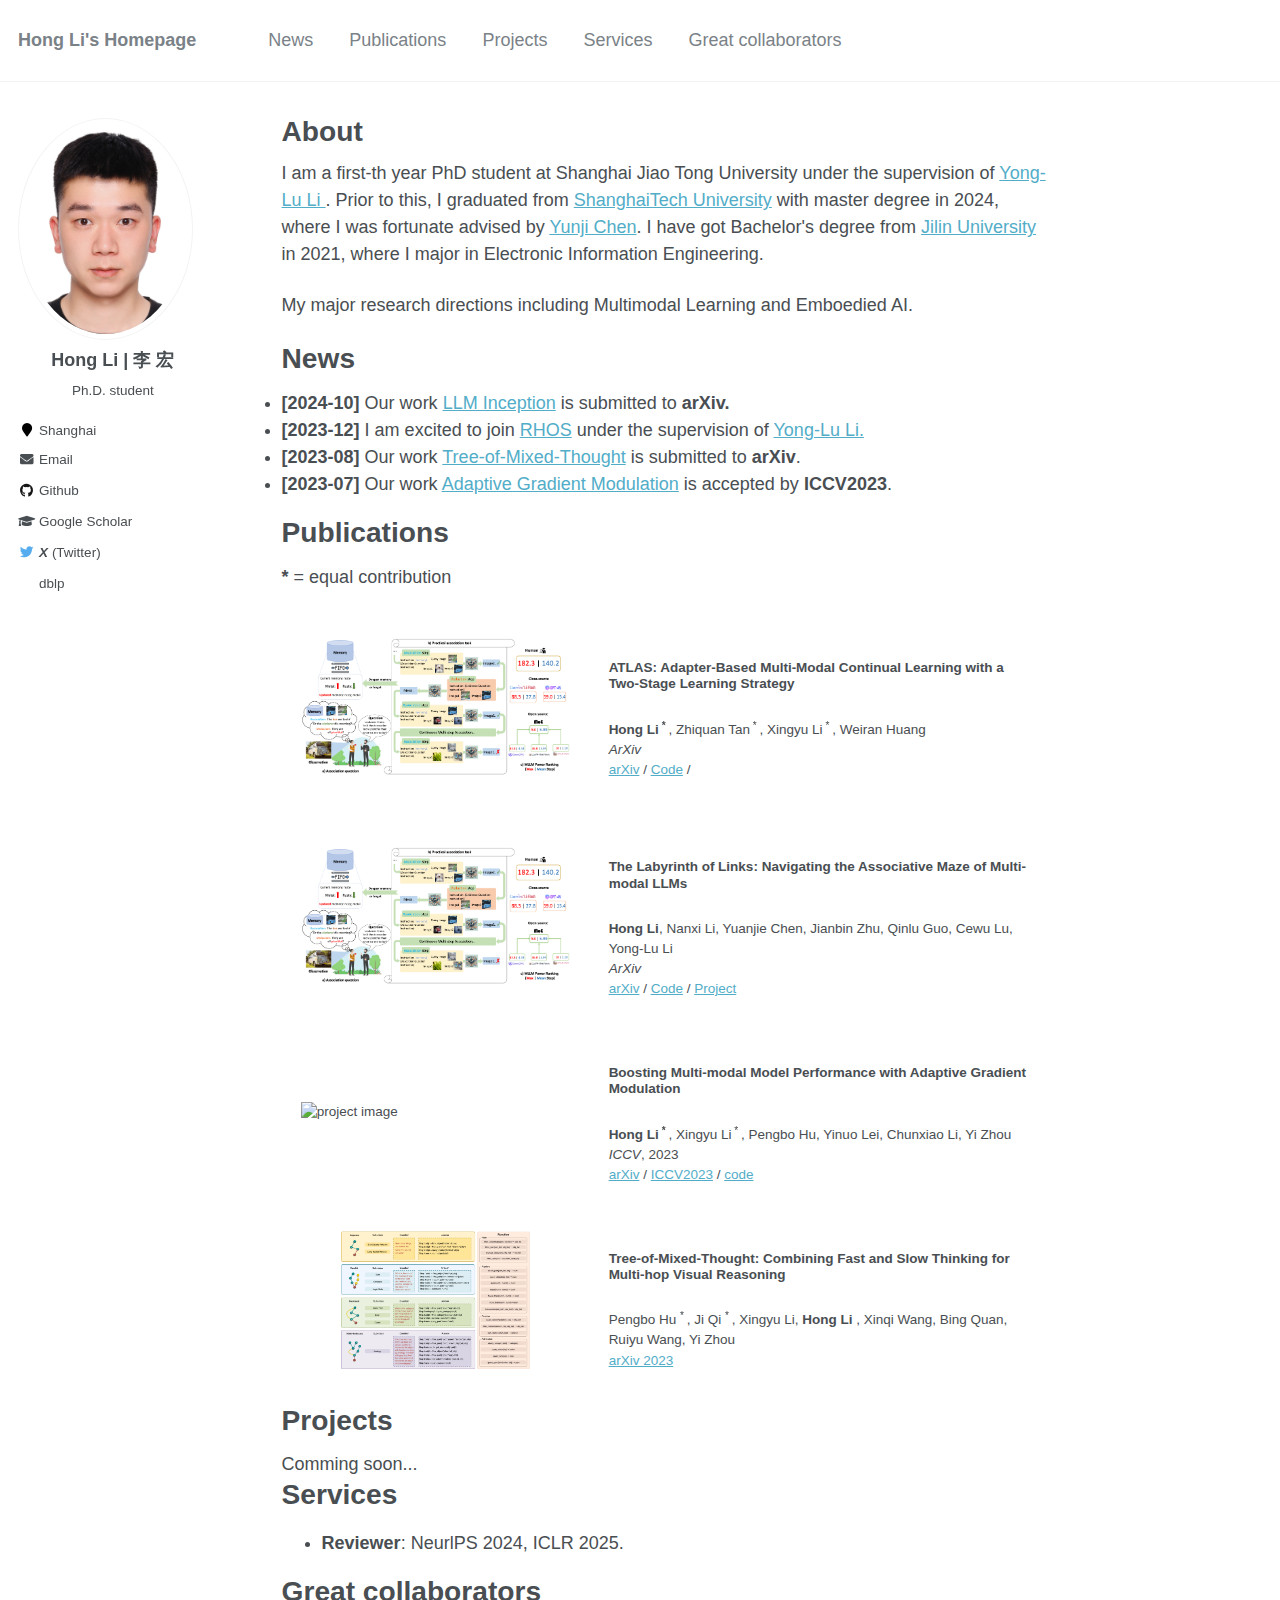
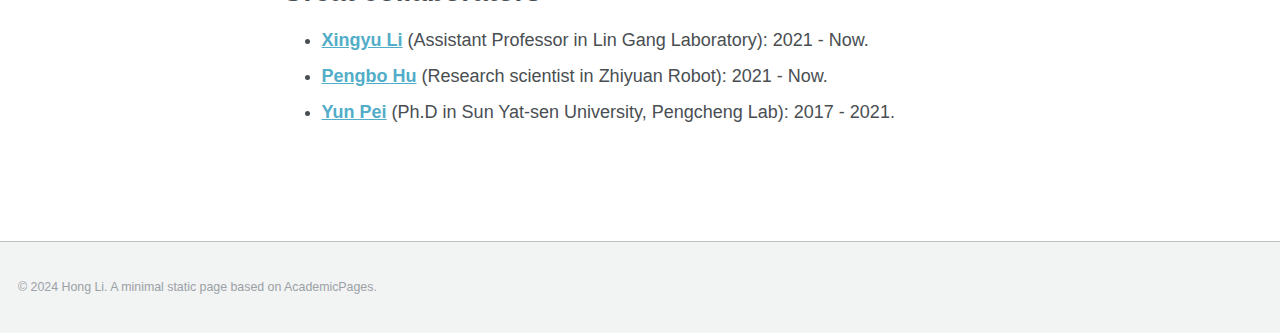
==== index.html @ 1aaa82ed "update" ====
<!doctype html>
<html lang="en" class="no-js">

<head>

<meta charset="utf-8">

<title>About -Hong Li's Homepage</title>

<meta property="og:locale" content="en-US">
<meta property="og:site_name" content="Hong Li's Homepage">
<meta property="og:title" content="About">

<link rel="canonical" href="https://github.com/pages/lihong2303/lihong2303.github.io/">
<meta property="og:url" content="https://github.com/pages/lihong2303/lihong2303.github.io/">
<meta property="og:description" content="About">

<script type="application/ld+json">
    {
      "@context" : "http://schema.org",
      "@type" : "Person",
      "name" : "Hong Li",
      "url" : "https://github.com/pages/lihong2303/lihong2303.github.io",
      "sameAs" : null
    }
</script>
  
  
<!-- end SEO -->



<!-- <link href="/feed.xml" type="application/atom+xml" rel="alternate" title="Yue Xu's Homepage Feed"> -->

<!-- http://t.co/dKP3o1e -->
<meta name="HandheldFriendly" content="True">
<meta name="MobileOptimized" content="320">
<meta name="viewport" content="width=device-width, initial-scale=1.0">

<script>
  document.documentElement.className = document.documentElement.className.replace(/\bno-js\b/g, '') + ' js ';
</script>

<!-- For all browsers -->
<link rel="stylesheet" href="/assets/css/main.css">

<meta http-equiv="cleartype" content="on">

<!-- start custom head snippets -->

<link rel="apple-touch-icon" sizes="57x57" href="/images/apple-touch-icon-57x57.png?v=M44lzPylqQ">
<link rel="apple-touch-icon" sizes="60x60" href="/images/apple-touch-icon-60x60.png?v=M44lzPylqQ">
<link rel="apple-touch-icon" sizes="72x72" href="/images/apple-touch-icon-72x72.png?v=M44lzPylqQ">
<link rel="apple-touch-icon" sizes="76x76" href="/images/apple-touch-icon-76x76.png?v=M44lzPylqQ">
<link rel="apple-touch-icon" sizes="114x114" href="/images/apple-touch-icon-114x114.png?v=M44lzPylqQ">
<link rel="apple-touch-icon" sizes="120x120" href="/images/apple-touch-icon-120x120.png?v=M44lzPylqQ">
<link rel="apple-touch-icon" sizes="144x144" href="/images/apple-touch-icon-144x144.png?v=M44lzPylqQ">
<link rel="apple-touch-icon" sizes="152x152" href="/images/apple-touch-icon-152x152.png?v=M44lzPylqQ">
<link rel="apple-touch-icon" sizes="180x180" href="/images/apple-touch-icon-180x180.png?v=M44lzPylqQ">
<link rel="icon" type="image/png" href="/images/favicon-32x32.png?v=M44lzPylqQ" sizes="32x32">
<link rel="icon" type="image/png" href="/images/android-chrome-192x192.png?v=M44lzPylqQ" sizes="192x192">
<link rel="icon" type="image/png" href="/images/favicon-96x96.png?v=M44lzPylqQ" sizes="96x96">
<link rel="icon" type="image/png" href="/images/favicon-16x16.png?v=M44lzPylqQ" sizes="16x16">
<link rel="manifest" href="/images/manifest.json?v=M44lzPylqQ">
<link rel="mask-icon" href="/images/safari-pinned-tab.svg?v=M44lzPylqQ" color="#000000">
<link rel="shortcut icon" href="/images/favicon.ico?v=M44lzPylqQ">
<meta name="msapplication-TileColor" content="#000000">
<meta name="msapplication-TileImage" content="/images/mstile-144x144.png?v=M44lzPylqQ">
<meta name="msapplication-config" content="/images/browserconfig.xml?v=M44lzPylqQ">
<meta name="theme-color" content="#ffffff">
<link rel="stylesheet" href="/assets/css/academicons.css"/>

<script type="text/x-mathjax-config"> MathJax.Hub.Config({ TeX: { equationNumbers: { autoNumber: "all" } } }); </script>
<script type="text/x-mathjax-config">
  MathJax.Hub.Config({
    tex2jax: {
      inlineMath: [ ['$','$'], ["\\(","\\)"] ],
      processEscapes: true
    }
  });
</script>
<script src='https://cdnjs.cloudflare.com/ajax/libs/mathjax/2.7.4/latest.js?config=TeX-MML-AM_CHTML' async></script>

<!-- end custom head snippets -->

</head>

<body>

<!--[if lt IE 9]>
<div class="notice--danger align-center" style="margin: 0;">You are using an <strong>outdated</strong> browser. Please <a href="http://browsehappy.com/">upgrade your browser</a> to improve your experience.</div>
<![endif]-->
    

<div class="masthead">
    <div class="masthead__inner-wrap">
      <div class="masthead__menu">
        <nav id="site-nav" class="greedy-nav">
          <button><div class="navicon"></div></button>
          <ul class="visible-links">
            <li class="masthead__menu-item masthead__menu-item--lg"><a href="/">Hong Li's Homepage</a></li>
              <li class="masthead__menu-item"><a href="/#news">News</a></li>
              <li class="masthead__menu-item"><a href="/#publications">Publications</a></li>
              <li class="masthead__menu-item"><a href="/#projects">Projects</a></li>
              <li class="masthead__menu-item"><a href="/#services">Services</a></li>
              <li class="masthead__menu-item"><a href="/#Collaborators">Great collaborators</a></li>
          </ul>
          <ul class="hidden-links hidden"></ul>
        </nav>
      </div>
    </div>
</div>

<div id="main" role="main">
  
    <div class="sidebar sticky">
      <div itemscope itemtype="http://schema.org/Person">
        <div class="author__avatar">
            <img src="/images/profile.png" class="author__avatar" alt="Hong Li | 李 宏",style="width: 50px; height: auto;">
        </div>
  
        <div class="author__content" style="text-align:center;">
          <h3 class="author__name">Hong Li | 李 宏</h3>
          <p class="author__bio">Ph.D. student</p>
        </div>
  
        <div class="author__urls-wrapper">
          <button class="btn btn--inverse">Follow</button>
          <ul class="author__urls social-icons">
            <li><i class="fa fa-fw fa-map-marker" aria-hidden="true"></i> Shanghai</li>
            <li><a href="mailto:hong_li@sjtu.edu.cn"><i class="fas fa-fw fa-envelope" aria-hidden="true"></i> Email</a></li>
            <li><a href="https://github.com/lihong2303"><i class="fab fa-fw fa-github" aria-hidden="true"></i> Github</a></li>
            <li><a href="https://scholar.google.com/citations?user=fhDk2-wAAAAJ"><i class="fas fa-fw fa-graduation-cap"></i> Google Scholar</a></li> 
            <li><a href="https://x.com/HongLi2303"><i class="fab fa-fw fa-twitter" aria-hidden="true"></i> <em><b>X</b></em> (Twitter)</a></li>
            <!-- <li><a href="https://www.semanticscholar.org/author/Hong-Li/2213528169"><i class="fab fa-fw fa-Semantics Scholar" aria-hidden="true"></i>  Semantics Scholar</a></li> -->
            <li><a href="https://dblp.org/pid/93/6234-15.html"><i class="fab fa-fw ai-dblp" aria-hidden="true"></i> dblp</a></li>
        
          </ul>
        </div>
      </div>
</div>


<article class="page" itemscope itemtype="http://schema.org/CreativeWork">
    <meta itemprop="headline" content="About">
    <meta itemprop="description" content="About me">
    <div class="page__inner-wrap">
      <header>
        <h1 class="page__title" itemprop="headline">About</h1>
      </header>

      <section class="page__content" itemprop="text">
        <p>
          I am a first-th year PhD student at Shanghai Jiao Tong University under the supervision of <a href="https://dirtyharrylyl.github.io/"> Yong-Lu Li </a>.
          Prior to this, I graduated from <a href="https://www.shanghaitech.edu.cn/eng/">ShanghaiTech University</a> with master degree in 2024, where I was fortunate advised by <a href="https://novel.ict.ac.cn/ychen/"> Yunji Chen</a>.
          I have got Bachelor's degree from <a href="https://www.jlu.edu.cn/#">Jilin University</a> in 2021, where I major in Electronic Information Engineering. 
        </p>

        <p>
          My major research directions including Multimodal Learning and Emboedied AI.
        </p>

        <h1 id="news">News</h1>
        <li><strong>[2024-10]</strong> Our work <a href="https://mvig-rhos.com/llm_inception">LLM Inception</a> is submitted to <strong> arXiv.</strong></li>
        <li><strong>[2023-12]</strong> I am excited to join <a href="https://mvig-rhos.com">RHOS</a> under the supervision of <a href="https://dirtyharrylyl.github.io/"> Yong-Lu Li.</a></li>
        <li><strong>[2023-08]</strong> Our work <a href="https://arxiv.org/pdf/2308.09658">Tree-of-Mixed-Thought</a> is submitted to <strong>arXiv</strong>.</li>
        <li><strong>[2023-07]</strong> Our work <a href="https://openaccess.thecvf.com/content/ICCV2023/papers/Li_Boosting_Multi-modal_Model_Performance_with_Adaptive_Gradient_Modulation_ICCV_2023_paper.pdf">Adaptive Gradient Modulation</a> is accepted by <strong>ICCV2023</strong>.</li>
        <ul>
        </ul>


        <h1 id="publications">Publications</h1>

        <p><b>*</b> = equal contribution</p>
        
        <table style="width:100%;border:none;border-spacing:0px;border-collapse:separate;margin-right:auto;margin-left:auto;">
          <tr>
            <td style="padding:2.5%;width:40%;vertical-align:middle; min-width:120px;border:none">
                <img src="./images/llm_inception/teaser_figure.png" alt="project image" style="width:auto; height:auto; max-width:100%;">
            </td>
            <td style="padding:2.5%;width:65%;vertical-align:middle;border:none">
                <h3>ATLAS: Adapter-Based Multi-Modal Continual Learning with a Two-Stage Learning Strategy</h3>
                <br>
                <strong>Hong Li<sup> * </sup></strong>, Zhiquan Tan<sup> * </sup>, Xingyu Li<sup> * </sup>, Weiran Huang
                <br>
                <em>ArXiv</em>
                <br>
                <a href="https://arxiv.org/pdf/xx">arXiv</a> /
                <a href="https://github.com/lihong2303/ATLAS">Code</a> /
            </td>
        </tr>

        <table style="width:100%;border:none;border-spacing:0px;border-collapse:separate;margin-right:auto;margin-left:auto;">
          <tr>
            <td style="padding:2.5%;width:40%;vertical-align:middle; min-width:120px;border:none">
                <img src="./images/llm_inception/teaser_figure.png" alt="project image" style="width:auto; height:auto; max-width:100%;">
            </td>
            <td style="padding:2.5%;width:65%;vertical-align:middle;border:none">
                <h3>The Labyrinth of Links: Navigating the Associative Maze of Multi-modal LLMs</h3>
                <br>
                <strong>Hong Li</strong>, Nanxi Li, Yuanjie Chen, Jianbin Zhu, Qinlu Guo, Cewu Lu, Yong-Lu Li
                <br>
                <em>ArXiv</em>
                <br>
                <a href="https://arxiv.org/pdf/2410.01417">arXiv</a> /
                <a href="https://github.com/lihong2303/LLM_Inception">Code</a> /
                <a href="https://mvig-rhos.com/llm_inception">Project</a> 
            </td>
        </tr>

          <tr>
              <td style="padding:2.5%;width:40%;vertical-align:middle; min-width:120px;border:none">
                  <img src="./images/agm/agm.png" alt="project image" style="width:auto; height:auto; max-width:100%;">
              </td>
              <td style="padding:2.5%;width:65%;vertical-align:middle;border:none">
                  <h3>Boosting Multi-modal Model Performance with Adaptive Gradient Modulation</h3>
                  <br>
                  <strong>Hong Li<sup> * </sup></strong>, Xingyu Li<sup> * </sup>, Pengbo Hu, Yinuo Lei, Chunxiao Li, Yi Zhou
                  <br>
                  <em>ICCV</em>, 2023
                  <br>
                  <a href="http://arxiv.org/abs/2308.07686">arXiv</a> /
                  <a href="https://openaccess.thecvf.com/content/ICCV2023/html/Li_Boosting_Multi-modal_Model_Performance_with_Adaptive_Gradient_Modulation_ICCV_2023_paper.html">ICCV2023</a> /
                  <a href="https://github.com/lihong2303/AGM">code</a> 
              </td>
          </tr>
      
          <tr>
              <td style="padding:2.5%;width:40%;height:70%;vertical-align:middle;min-width:120px;border:none">
                  <img src="./images/tomt/tomt.png" alt="project image" style="display:block; margin:0 auto; width:auto; height:auto; max-width:70%;">
              </td>
              <td style="padding:2.5%;width:65%;vertical-align:middle;border:none">
                  <h3>Tree-of-Mixed-Thought: Combining Fast and Slow Thinking for Multi-hop Visual Reasoning</h3>
                  <br>
                  Pengbo Hu <sup> * </sup>, Ji Qi <sup> * </sup>, Xingyu Li, <strong> Hong Li </strong>, Xinqi Wang, Bing Quan, Ruiyu Wang, Yi Zhou
                  <br>
                  <a href="https://arxiv.org/abs/2308.09658">arXiv 2023</a>
              </td>
          </tr>
      </table>

      <h1 id="projects">Projects</h1>
      Comming soon...

        <h1 id="services">Services</h1>
        <ul>
          <li><strong>Reviewer</strong>: NeurlPS 2024, ICLR 2025.</li>
        </ul>

        <h1 id="Collaborators">Great collaborators</h1>
        <ul>
          <li><strong><a href="https://openreview.net/profile?id=~Xingyu_Li2">Xingyu Li</a></strong> (Assistant Professor in	Lin Gang Laboratory): 2021 - Now.</li>
          <li><strong><a href="https://openreview.net/profile?id=~Pengbo_Hu1">Pengbo Hu</a></strong> (Research scientist in Zhiyuan Robot): 2021 - Now.</li>
          <li><strong><a href="https://scholar.google.com/citations?user=ITrYsBgAAAAJ&hl=sv">Yun Pei</a></strong> (Ph.D in Sun Yat-sen University, Pengcheng Lab): 2017 - 2021.</li>
        </ul>
      </section>
      <footer class="page__meta">
    </footer>

  </div>

</article>
</div>

<div class="page__footer">
    <footer>
      <div class="page__footer-copyright">&copy; 2024 Hong Li. A <a href="https://github.com/2303/2303.github.io">minimal static page</a> based on <a href="https://github.com/academicpages/academicpages.github.io">AcademicPages</a>.</div>
    </footer>
  </div>
  
  <script src="/assets/js/main.min.js"></script>
  <script>
    (function(i,s,o,g,r,a,m){i['GoogleAnalyticsObject']=r;i[r]=i[r]||function(){
    (i[r].q=i[r].q||[]).push(arguments)},i[r].l=1*new Date();a=s.createElement(o),
    m=s.getElementsByTagName(o)[0];a.async=1;a.src=g;m.parentNode.insertBefore(a,m)
    })(window,document,'script','//www.google-analytics.com/analytics.js','ga');
  
    ga('create', '', 'auto');
    ga('send', 'pageview');
  </script>

</body>

</html>
---- assets/css/main.css ----
@charset "UTF-8";
/*
 *    Minimal Mistakes Jekyll Theme
 *
 *  - Michael Rose
 *  - mademistakes.com
 *  - https://twitter.com/mmistakes
 *
*/
/* ==========================================================================
   Variables
   ========================================================================== */
/*
   Typography
   ========================================================================== */
/* paragraph indention */
/* system typefaces */
/* sans serif typefaces */
/* serif typefaces */
/* type scale */
/*
   Colors
   ========================================================================== */
/* brands */
/* links */
/*
   Breakpoints
   ========================================================================== */
/*
$small                      : 400px;
$medium                     : 500px;
$medium-wide                : 550px;
$large                      : 1200px;
$x-large                    : 1800px;
*/
/*
   Grid
   ========================================================================== */
/*
   Other
   ========================================================================== */
/* ==========================================================================
   MIXINS
   ========================================================================== */
a:focus {
  /* Default*/
  outline: thin dotted #f89406;
  /* Webkit*/
  outline: 5px auto #f89406;
  outline-offset: -2px;
}

/*
   em function
   ========================================================================== */
/*
   Bourbon clearfix
   ========================================================================== */
/*
  * Provides an easy way to include a clearfix for containing floats.
  * link http://cssmojo.com/latest_new_clearfix_so_far/
  *
  * example scss - Usage
  *
  * .element {
  *   @include clearfix;
  * }
  *
  * example css - CSS Output
  *
  * .element::after {
  *   clear: both;
  *   content: "";
  *   display: table;
  * }
*/
/* ==========================================================================
   STYLE RESETS
   ========================================================================== */
*, *:before, *:after {
  -moz-box-sizing: border-box;
  -webkit-box-sizing: border-box;
  box-sizing: border-box;
}

html {
  /* apply a natural box layout model to all elements */
  box-sizing: border-box;
  background-color: #fff;
  font-size: 16px;
  -webkit-text-size-adjust: 100%;
  -ms-text-size-adjust: 100%;
}
@media (min-width: 48em) {
  html {
    font-size: 18px;
  }
}

/* Remove margin */
body {
  margin: 0;
}

/* Selected elements */
::-moz-selection {
  color: #fff;
  background: #000;
}

::selection {
  color: #fff;
  background: #000;
}

/* Display HTML5 elements in IE6-9 and FF3 */
article,
aside,
details,
figcaption,
figure,
footer,
header,
hgroup,
main,
nav,
section {
  display: block;
}

/* Display block in IE6-9 and FF3 */
audio,
canvas,
video {
  display: inline-block;
  *display: inline;
  *zoom: 1;
}

/* Prevents modern browsers from displaying 'audio' without controls */
audio:not([controls]) {
  display: none;
}

a {
  color: #52adc8;
}

/* Apply focus state */
/* Remove outline from links */
a:hover,
a:active {
  outline: 0;
}

/* Prevent sub and sup affecting line-height in all browsers */
sub,
sup {
  position: relative;
  font-size: 75%;
  line-height: 0;
  vertical-align: baseline;
}

sup {
  top: -0.5em;
}

sub {
  bottom: -0.25em;
}

/* img border in anchor's and image quality */
img {
  /* Responsive images (ensure images don't scale beyond their parents) */
  max-width: 100%;
  /* part 1: Set a maximum relative to the parent*/
  width: auto\9;
  /* IE7-8 need help adjusting responsive images*/
  height: auto;
  /* part 2: Scale the height according to the width, otherwise you get stretching*/
  vertical-align: middle;
  border: 0;
  -ms-interpolation-mode: bicubic;
}

/* Prevent max-width from affecting Google Maps */
#map_canvas img,
.google-maps img {
  max-width: none;
}

/* Consistent form font size in all browsers, margin changes, misc */
button,
input,
select,
textarea {
  margin: 0;
  font-size: 100%;
  vertical-align: middle;
}

button,
input {
  *overflow: visible;
  /* inner spacing ie IE6/7*/
  line-height: normal;
  /* FF3/4 have !important on line-height in UA stylesheet*/
}

button::-moz-focus-inner,
input::-moz-focus-inner {
  /* inner padding and border oddities in FF3/4*/
  padding: 0;
  border: 0;
}

button,
html input[type="button"],
input[type="reset"],
input[type="submit"] {
  -webkit-appearance: button;
  /* corrects inability to style clickable `input` types in iOS*/
  cursor: pointer;
  /* improves usability and consistency of cursor style between image-type `input` and others*/
}

label,
select,
button,
input[type="button"],
input[type="reset"],
input[type="submit"],
input[type="radio"],
input[type="checkbox"] {
  cursor: pointer;
  /* improves usability and consistency of cursor style between image-type `input` and others*/
}

input[type="search"] {
  /* Appearance in Safari/Chrome*/
  box-sizing: content-box;
  -webkit-appearance: textfield;
}

input[type="search"]::-webkit-search-decoration,
input[type="search"]::-webkit-search-cancel-button {
  -webkit-appearance: none;
  /* inner-padding issues in Chrome OSX, Safari 5*/
}

textarea {
  overflow: auto;
  /* remove vertical scrollbar in IE6-9*/
  vertical-align: top;
  /* readability and alignment cross-browser*/
}

/* ==========================================================================
   BASE ELEMENTS
   ========================================================================== */
html {
  /* sticky footer fix */
  position: relative;
  min-height: 100%;
}

body {
  margin: 0;
  padding: 0;
  padding-bottom: 9em;
  color: #494e52;
  font-family: -apple-system, ".SFNSText-Regular", "San Francisco", "Roboto", "Segoe UI", "Helvetica Neue", "Lucida Grande", Arial, sans-serif;
  line-height: 1.5;
}
body.overflow--hidden {
  /* when primary navigation is visible, the content in the background won't scroll */
  overflow: hidden;
}

h1, h2, h3, h4, h5, h6 {
  margin: 2em 0 0.5em;
  line-height: 1.2;
  font-family: -apple-system, ".SFNSText-Regular", "San Francisco", "Roboto", "Segoe UI", "Helvetica Neue", "Lucida Grande", Arial, sans-serif;
  font-weight: bold;
}

h1 {
  margin-top: 0;
  font-size: 1.563em;
}

h2 {
  font-size: 1.25em;
}

h3 {
  font-size: 1em;
}

h4 {
  font-size: 0.75em;
}

h5 {
  font-size: 0.75em;
}

h6 {
  font-size: 0.75em;
}

small, .small {
  font-size: 0.75em;
}

p {
  margin-bottom: 1.3em;
}

u,
ins {
  text-decoration: none;
  border-bottom: 1px solid #494e52;
}
u a,
ins a {
  color: inherit;
}

del a {
  color: inherit;
}

/* reduce orphans and widows when printing */
p, pre, blockquote, ul, ol, dl, figure, table, fieldset {
  orphans: 3;
  widows: 3;
}

/* abbreviations */
abbr[title],
abbr[data-original-title] {
  text-decoration: none;
  cursor: help;
  border-bottom: 1px dotted #494e52;
}

/* blockquotes */
blockquote {
  margin: 2em 1em 2em 0;
  padding-left: 1em;
  padding-right: 1em;
  font-style: italic;
  border-left: 0.25em solid #7a8288;
}
blockquote cite {
  font-style: italic;
}
blockquote cite:before {
  content: "\2014";
  padding-right: 5px;
}

/* links */
a:hover, a:active {
  outline: 0;
}

/* code */
tt, code, kbd, samp, pre {
  font-family: Monaco, Consolas, "Lucida Console", monospace;
}

pre {
  overflow-x: auto;
  /* add scrollbars to wide code blocks*/
}

p > code,
a > code,
li > code,
figcaption > code,
td > code {
  padding-top: 0.1rem;
  padding-bottom: 0.1rem;
  font-size: 0.75em;
  background: #fafafa;
  border: 1px solid #f2f3f3;
  border-radius: 4px;
  box-shadow: 0 1px 1px rgba(0, 0, 0, 0.125);
}
p > code:before, p > code:after,
a > code:before,
a > code:after,
li > code:before,
li > code:after,
figcaption > code:before,
figcaption > code:after,
td > code:before,
td > code:after {
  letter-spacing: -0.2em;
  content: "\00a0";
  /* non-breaking space*/
}

/* horizontal rule */
hr {
  display: block;
  margin: 1em 0;
  border: 0;
  border-top: 1px solid #f2f3f3;
}

/* lists */
ul li,
ol li {
  margin-bottom: 0.5em;
}

li ul,
li ol {
  margin-top: 0.5em;
}

/*
   Media and embeds
   ========================================================================== */
/* Figures and images */
figure {
  display: -webkit-box;
  display: flex;
  -webkit-box-pack: justify;
  justify-content: space-between;
  -webkit-box-align: start;
  align-items: flex-start;
  flex-wrap: wrap;
  margin: 2em 0;
}
figure img,
figure iframe,
figure .fluid-width-video-wrapper {
  margin-bottom: 1em;
}
figure img {
  width: 100%;
  border-radius: 4px;
  -webkit-transition: all 0.2s ease-in-out;
  transition: all 0.2s ease-in-out;
}
figure > a {
  display: block;
}
@media (min-width: 37.5em) {
  figure.half > a,
  figure.half > img {
    width: calc(50% - 0.5em);
  }
}
figure.half figcaption {
  width: 100%;
}
@media (min-width: 37.5em) {
  figure.third > a,
  figure.third > img {
    width: calc(33.3333% - 0.5em);
  }
}
figure.third figcaption {
  width: 100%;
}

/* Figure captions */
figcaption {
  margin-bottom: 0.5em;
  color: #777a7d;
  font-family: Georgia, Times, serif;
  font-size: 0.75em;
}
figcaption a {
  color: inherit;
  text-decoration: none;
  border-bottom: 1px solid #bdc1c4;
  -webkit-transition: all 0.2s ease-in-out;
  transition: all 0.2s ease-in-out;
}
figcaption a:hover {
  color: #000;
  border-bottom-color: #000;
}

/* Fix IE9 SVG bug */
svg:not(:root) {
  overflow: hidden;
}

/*
   Navigation lists
   ========================================================================== */
/**
 * Removes margins, padding, and bullet points from navigation lists
 *
 * Example usage:
 * <nav>
 *    <ul>
 *      <li><a href="#link-1">Link 1</a></li>
 *      <li><a href="#link-2">Link 2</a></li>
 *      <li><a href="#link-3">Link 3</a></li>
 *    </ul>
 *  </nav>
 */
nav {
  /* override white-space for nested lists */
}
nav ul {
  margin: 0;
  padding: 0;
}
nav li {
  list-style: none;
}
nav a {
  text-decoration: none;
}
nav ul li,
nav ol li {
  margin-bottom: 0;
}
nav li ul,
nav li ol {
  margin-top: 0;
}

/*
   Global animation transition
   ========================================================================== */
b, i, strong, em, blockquote, p, q, span, figure, img, h1, h2, header, input, a, tr, td, form button, input[type="submit"], .btn, #goog-wm-sb, .highlight, .archive__item-teaser {
  -webkit-transition: all 0.2s ease-in-out;
  transition: all 0.2s ease-in-out;
}

/* ==========================================================================
   UTILITY CLASSES
   ========================================================================== */
/*
   Visibility
   ========================================================================== */
/* http://www.456bereastreet.com/archive/200711/screen_readers_sometimes_ignore_displaynone/ */
.hidden {
  display: none;
  visibility: hidden;
}

/* for preloading images */
.load {
  display: none;
}

.transparent {
  opacity: 0;
}

/* https://developer.yahoo.com/blogs/ydn/clip-hidden-content-better-accessibility-53456.html */
.visually-hidden,
.screen-reader-text,
.screen-reader-text span,
.screen-reader-shortcut {
  position: absolute !important;
  clip: rect(1px, 1px, 1px, 1px);
  height: 1px !important;
  width: 1px !important;
  border: 0 !important;
  overflow: hidden;
}

body:hover .visually-hidden a,
body:hover .visually-hidden input,
body:hover .visually-hidden button {
  display: none !important;
}

/* screen readers */
.screen-reader-text:focus,
.screen-reader-shortcut:focus {
  clip: auto !important;
  height: auto !important;
  width: auto !important;
  display: block;
  font-size: 1em;
  font-weight: bold;
  padding: 15px 23px 14px;
  background: #fff;
  z-index: 100000;
  text-decoration: none;
  box-shadow: 0 0 2px 2px rgba(0, 0, 0, 0.6);
}

/*
   Skip links
   ========================================================================== */
.skip-link {
  position: fixed;
  z-index: 20;
  margin: 0;
  font-family: -apple-system, ".SFNSText-Regular", "San Francisco", "Roboto", "Segoe UI", "Helvetica Neue", "Lucida Grande", Arial, sans-serif;
  white-space: nowrap;
}

.skip-link li {
  height: 0;
  width: 0;
  list-style: none;
}

/*
   Type
   ========================================================================== */
.text-left {
  text-align: left;
}

.text-center {
  text-align: center;
}

.text-right {
  text-align: right;
}

.text-justify {
  text-align: justify;
}

.text-nowrap {
  white-space: nowrap;
}

/*
   Alignment
   ========================================================================== */
/* clearfix */
.cf {
  clear: both;
}

.wrapper {
  max-width: 925px;
  margin-left: auto;
  margin-right: auto;
}
.wrapper:after {
  content: " ";
  display: block;
  clear: both;
}

/*
   Images
   ========================================================================== */
/* image align left */
.align-left {
  display: block;
  margin-left: auto;
  margin-right: auto;
}
@media (min-width: 37.5em) {
  .align-left {
    float: left;
    margin-right: 1em;
  }
}

/* image align right */
.align-right {
  display: block;
  margin-left: auto;
  margin-right: auto;
}
@media (min-width: 37.5em) {
  .align-right {
    float: right;
    margin-left: 1em;
  }
}

/* image align center */
.align-center {
  display: block;
  margin-left: auto;
  margin-right: auto;
}

/* file page content container */
@media (min-width: 57.8125em) {
  .full {
    margin-right: -19.4915254237% !important;
  }
}

/*
   Icons
   ========================================================================== */
.icon {
  display: inline-block;
  fill: currentColor;
  width: 1em;
  height: 1.1em;
  line-height: 1;
  position: relative;
  top: -0.1em;
  vertical-align: middle;
}

/* social icons*/
.social-icons .fa {
  color: #000;
}
.social-icons .fa-behance,
.social-icons .fa-behance-square {
  color: #1769FF;
}
.social-icons .fa-dribbble {
  color: #ea4c89;
}
.social-icons .fa-facebook,
.social-icons .fa-facebook-square {
  color: #3b5998;
}
.social-icons .fa-flickr {
  color: #ff0084;
}
.social-icons .fa-foursquare {
  color: #0072b1;
}
.social-icons .fa-github,
.social-icons .fa-github-alt,
.social-icons .fa-github-square {
  color: #171516;
}
.social-icons .fa-google-plus,
.social-icons .fa-google-plus-square {
  color: #dd4b39;
}
.social-icons .fa-instagram {
  color: #517fa4;
}
.social-icons .fa-lastfm,
.social-icons .fa-lastfm-square {
  color: #d51007;
}
.social-icons .fa-linkedin,
.social-icons .fa-linkedin-square {
  color: #007bb6;
}
.social-icons .fa-pinterest,
.social-icons .fa-pinterest-p,
.social-icons .fa-pinterest-square {
  color: #cb2027;
}
.social-icons .fa-rss,
.social-icons .fa-rss-square {
  color: #fa9b39;
}
.social-icons .fa-soundcloud {
  color: #ff3300;
}
.social-icons .fa-stack-exchange,
.social-icons .fa-stack-overflow {
  color: #fe7a15;
}
.social-icons .fa-tumblr,
.social-icons .fa-tumblr-square {
  color: #32506d;
}
.social-icons .fa-twitter,
.social-icons .fa-twitter-square {
  color: #55acee;
}
.social-icons .fa-vimeo,
.social-icons .fa-vimeo-square {
  color: #1ab7ea;
}
.social-icons .fa-vine {
  color: #00bf8f;
}
.social-icons .fa-youtube,
.social-icons .fa-youtube-square,
.social-icons .fa-youtube-play {
  color: #bb0000;
}
.social-icons .fa-xing,
.social-icons .fa-xing-square {
  color: #006567;
}

/*
   Navicons
   ========================================================================== */
.navicon {
  position: relative;
  width: 28px;
  height: 4px;
  background: #fff;
  margin: auto;
  -webkit-transition: 0.3s;
  transition: 0.3s;
}
.navicon:before, .navicon:after {
  content: "";
  position: absolute;
  left: 0;
  width: 28px;
  height: 4px;
  background: #fff;
  -webkit-transition: 0.3s;
  transition: 0.3s;
}
.navicon:before {
  top: -8px;
}
.navicon:after {
  bottom: -8px;
}

.close .navicon {
  /* hide the middle line*/
  background: transparent;
  /* overlay the lines by setting both their top values to 0*/
  /* rotate the lines to form the x shape*/
}
.close .navicon:before, .close .navicon:after {
  -webkit-transform-origin: 50% 50%;
  -ms-transform-origin: 50% 50%;
  transform-origin: 50% 50%;
  top: 0;
  width: 28px;
}
.close .navicon:before {
  -webkit-transform: rotate3d(0, 0, 1, 45deg);
  transform: rotate3d(0, 0, 1, 45deg);
}
.close .navicon:after {
  -webkit-transform: rotate3d(0, 0, 1, -45deg);
  transform: rotate3d(0, 0, 1, -45deg);
}

/*
   Sticky, fixed to top content
   ========================================================================== */
@media (min-width: 57.8125em) {
  .sticky {
    clear: both;
    position: -webkit-sticky;
    position: sticky;
    top: 2em;
  }
  .sticky::after {
    clear: both;
    content: "";
    display: table;
  }
  .sticky > * {
    display: block;
  }
}

/*
   Wells
   ========================================================================== */
.well {
  min-height: 20px;
  padding: 19px;
  margin-bottom: 20px;
  background-color: #f5f5f5;
  border: 1px solid #e3e3e3;
  border-radius: 4px;
  box-shadow: inset 0 1px 1px rgba(0, 0, 0, 0.05);
}

/*
   Modals
   ========================================================================== */
.show-modal {
  overflow: hidden;
  position: relative;
}
.show-modal:before {
  position: absolute;
  content: "";
  top: 0;
  left: 0;
  width: 100%;
  height: 100%;
  z-index: 999;
  background-color: rgba(255, 255, 255, 0.85);
}
.show-modal .modal {
  display: block;
}

.modal {
  display: none;
  position: fixed;
  width: 300px;
  top: 50%;
  left: 50%;
  margin-left: -150px;
  margin-top: -150px;
  min-height: 0;
  z-index: 9999;
  background: #fff;
  border: 1px solid #f2f3f3;
  border-radius: 4px;
  box-shadow: 0 1px 1px rgba(0, 0, 0, 0.125);
}
.modal__title {
  margin: 0;
  padding: 0.5em 1em;
}
.modal__supporting-text {
  padding: 0 1em 0.5em 1em;
}
.modal__actions {
  padding: 0.5em 1em;
  border-top: 1px solid #f2f3f3;
}

/*
   Footnotes
   ========================================================================== */
.footnote {
  color: #9ba1a6;
  text-decoration: none;
}

.footnotes {
  color: #9ba1a6;
}
.footnotes ol, .footnotes li, .footnotes p {
  margin-bottom: 0;
  font-size: 0.75em;
}

a.reversefootnote {
  color: #7a8288;
  text-decoration: none;
}
a.reversefootnote:hover {
  text-decoration: underline;
}

/*
   Required
   ========================================================================== */
.required {
  color: #ee5f5b;
  font-weight: bold;
}

/* ==========================================================================
   ANIMATIONS
   ========================================================================== */
@-webkit-keyframes intro {
  0% {
    opacity: 0;
  }
  100% {
    opacity: 1;
  }
}
@keyframes intro {
  0% {
    opacity: 0;
  }
  100% {
    opacity: 1;
  }
}
/* ==========================================================================
   TABLES
   ========================================================================== */
table {
  margin-bottom: 1em;
  width: 100%;
  font-family: -apple-system, ".SFNSText-Regular", "San Francisco", "Roboto", "Segoe UI", "Helvetica Neue", "Lucida Grande", Arial, sans-serif;
  font-size: 0.75em;
  border-collapse: collapse;
  border: 1px solid #bdc1c4;
}
table + table {
  margin-top: 1em;
}

thead {
  background-color: #f2f3f3;
  border-bottom: 1px solid #bdc1c4;
}

th {
  padding: 0.5em;
  font-weight: bold;
  text-align: left;
  border-right: 1px solid #bdc1c4;
}

td {
  padding: 0.5em;
  border-bottom: 1px solid #bdc1c4;
  border-right: 1px solid #bdc1c4;
}

tr, td, th {
  vertical-align: middle;
}

/* ==========================================================================
   BUTTONS
   ========================================================================== */
/*
   Default button
   ========================================================================== */
.btn, #goog-wm-sb {
  /* default button */
  display: inline-block;
  margin-bottom: 0.25em;
  padding: 0.5em 1em;
  color: #fff !important;
  font-family: -apple-system, ".SFNSText-Regular", "San Francisco", "Roboto", "Segoe UI", "Helvetica Neue", "Lucida Grande", Arial, sans-serif;
  font-size: 0.75em;
  font-weight: bold;
  text-align: center;
  text-decoration: none;
  background-color: #7a8288;
  border: 0 !important;
  border-radius: 4px;
  cursor: pointer;
  /* fills width of parent container */
  /* for dark backgrounds */
  /* light outline */
  /* information */
  /* warning */
  /* success */
  /* danger */
  /* disabled */
  /* social buttons */
  /* extra large button */
  /* large button */
  /* small button */
}
.btn:hover, #goog-wm-sb:hover {
  background-color: #333333;
}
.btn .icon, #goog-wm-sb .icon {
  margin-right: 0.5em;
}
.btn .icon + .hidden, #goog-wm-sb .icon + .hidden {
  margin-left: -0.5em;
  /* override for hidden text*/
}
.btn--block {
  display: block;
  width: 100%;
}
.btn--block + .btn--block {
  margin-top: 0.25em;
}
.btn--inverse {
  color: #7a8288 !important;
  border: 1px solid #bdc1c4 !important;
  /* override*/
  background-color: #fff;
}
.btn--inverse:hover {
  color: #fff !important;
  border-color: #7a8288;
}
.btn--light-outline {
  border: 1px solid #fff !important;
  /* override*/
  background-color: transparent;
}
.btn--info {
  background-color: #52adc8;
}
.btn--info:hover {
  background-color: #428aa0;
}
.btn--warning {
  background-color: #f89406;
}
.btn--warning:hover {
  background-color: #c67605;
}
.btn--success {
  background-color: #62c462;
}
.btn--success:hover {
  background-color: #4e9d4e;
}
.btn--danger {
  background-color: #ee5f5b;
}
.btn--danger:hover {
  background-color: #be4c49;
}
.btn--disabled {
  pointer-events: none;
  cursor: not-allowed;
  filter: alpha(opacity=65);
  box-shadow: none;
  opacity: 0.65;
}
.btn--facebook {
  background-color: #3b5998;
}
.btn--facebook:hover {
  background-color: #2f477a;
}
.btn--twitter {
  background-color: #55acee;
}
.btn--twitter:hover {
  background-color: #448abe;
}
.btn--google-plus {
  background-color: #dd4b39;
}
.btn--google-plus:hover {
  background-color: #b13c2e;
}
.btn--linkedin {
  background-color: #007bb6;
}
.btn--linkedin:hover {
  background-color: #006292;
}
.btn--x-large {
  font-size: 1.25em;
}
.btn--large {
  font-size: 1em;
}
.btn--small {
  font-size: 0.6875em;
}

/* ==========================================================================
   NOTICE TEXT BLOCKS
   ========================================================================== */
/**
 *  Default Kramdown usage (no indents!):
 *  <div class="notice" markdown="1">
 *  #### Headline for the Notice
 *  Text for the notice
 *  </div>
 */
/* Default notice */
.notice {
  margin: 2em 0 !important;
  /* override*/
  padding: 1em;
  font-family: -apple-system, ".SFNSText-Regular", "San Francisco", "Roboto", "Segoe UI", "Helvetica Neue", "Lucida Grande", Arial, sans-serif;
  font-size: 0.75em !important;
  text-indent: initial;
  /* override*/
  background-color: #f8f9f9;
  border-radius: 4px;
  box-shadow: 0 1px 1px rgba(189, 193, 196, 0.25);
}
.notice h4 {
  margin-top: 0 !important;
  /* override*/
  margin-bottom: 0.75em;
}
.page__content .notice h4 {
  /* using at-root to override .page-content h4 font size*/
  margin-bottom: 0;
  font-size: 1em;
}
.notice p:last-child {
  margin-bottom: 0 !important;
  /* override*/
}
.notice h4 + p {
  /* remove space above paragraphs that appear directly after notice headline*/
  margin-top: 0;
  padding-top: 0;
}
.notice a {
  color: #bdc1c4;
}
.notice a:hover {
  color: #717476;
}
.notice code {
  background-color: #fcfcfc;
}
.notice ul:last-child {
  margin-bottom: 0;
  /* override*/
}

/* Primary notice */
.notice--primary {
  margin: 2em 0 !important;
  /* override*/
  padding: 1em;
  font-family: -apple-system, ".SFNSText-Regular", "San Francisco", "Roboto", "Segoe UI", "Helvetica Neue", "Lucida Grande", Arial, sans-serif;
  font-size: 0.75em !important;
  text-indent: initial;
  /* override*/
  background-color: #f2f3f3;
  border-radius: 4px;
  box-shadow: 0 1px 1px rgba(122, 130, 136, 0.25);
}
.notice--primary h4 {
  margin-top: 0 !important;
  /* override*/
  margin-bottom: 0.75em;
}
.page__content .notice--primary h4 {
  /* using at-root to override .page-content h4 font size*/
  margin-bottom: 0;
  font-size: 1em;
}
.notice--primary p:last-child {
  margin-bottom: 0 !important;
  /* override*/
}
.notice--primary h4 + p {
  /* remove space above paragraphs that appear directly after notice headline*/
  margin-top: 0;
  padding-top: 0;
}
.notice--primary a {
  color: #7a8288;
}
.notice--primary a:hover {
  color: #494e52;
}
.notice--primary code {
  background-color: #f8f9f9;
}
.notice--primary ul:last-child {
  margin-bottom: 0;
  /* override*/
}

/* Info notice */
.notice--info {
  margin: 2em 0 !important;
  /* override*/
  padding: 1em;
  font-family: -apple-system, ".SFNSText-Regular", "San Francisco", "Roboto", "Segoe UI", "Helvetica Neue", "Lucida Grande", Arial, sans-serif;
  font-size: 0.75em !important;
  text-indent: initial;
  /* override*/
  background-color: #eef7fa;
  border-radius: 4px;
  box-shadow: 0 1px 1px rgba(82, 173, 200, 0.25);
}
.notice--info h4 {
  margin-top: 0 !important;
  /* override*/
  margin-bottom: 0.75em;
}
.page__content .notice--info h4 {
  /* using at-root to override .page-content h4 font size*/
  margin-bottom: 0;
  font-size: 1em;
}
.notice--info p:last-child {
  margin-bottom: 0 !important;
  /* override*/
}
.notice--info h4 + p {
  /* remove space above paragraphs that appear directly after notice headline*/
  margin-top: 0;
  padding-top: 0;
}
.notice--info a {
  color: #52adc8;
}
.notice--info a:hover {
  color: #316878;
}
.notice--info code {
  background-color: #f6fbfc;
}
.notice--info ul:last-child {
  margin-bottom: 0;
  /* override*/
}

/* Warning notice */
.notice--warning {
  margin: 2em 0 !important;
  /* override*/
  padding: 1em;
  font-family: -apple-system, ".SFNSText-Regular", "San Francisco", "Roboto", "Segoe UI", "Helvetica Neue", "Lucida Grande", Arial, sans-serif;
  font-size: 0.75em !important;
  text-indent: initial;
  /* override*/
  background-color: #fef4e6;
  border-radius: 4px;
  box-shadow: 0 1px 1px rgba(248, 148, 6, 0.25);
}
.notice--warning h4 {
  margin-top: 0 !important;
  /* override*/
  margin-bottom: 0.75em;
}
.page__content .notice--warning h4 {
  /* using at-root to override .page-content h4 font size*/
  margin-bottom: 0;
  font-size: 1em;
}
.notice--warning p:last-child {
  margin-bottom: 0 !important;
  /* override*/
}
.notice--warning h4 + p {
  /* remove space above paragraphs that appear directly after notice headline*/
  margin-top: 0;
  padding-top: 0;
}
.notice--warning a {
  color: #f89406;
}
.notice--warning a:hover {
  color: #955904;
}
.notice--warning code {
  background-color: #fffaf3;
}
.notice--warning ul:last-child {
  margin-bottom: 0;
  /* override*/
}

/* Success notice */
.notice--success {
  margin: 2em 0 !important;
  /* override*/
  padding: 1em;
  font-family: -apple-system, ".SFNSText-Regular", "San Francisco", "Roboto", "Segoe UI", "Helvetica Neue", "Lucida Grande", Arial, sans-serif;
  font-size: 0.75em !important;
  text-indent: initial;
  /* override*/
  background-color: #eff9ef;
  border-radius: 4px;
  box-shadow: 0 1px 1px rgba(98, 196, 98, 0.25);
}
.notice--success h4 {
  margin-top: 0 !important;
  /* override*/
  margin-bottom: 0.75em;
}
.page__content .notice--success h4 {
  /* using at-root to override .page-content h4 font size*/
  margin-bottom: 0;
  font-size: 1em;
}
.notice--success p:last-child {
  margin-bottom: 0 !important;
  /* override*/
}
.notice--success h4 + p {
  /* remove space above paragraphs that appear directly after notice headline*/
  margin-top: 0;
  padding-top: 0;
}
.notice--success a {
  color: #62c462;
}
.notice--success a:hover {
  color: #3b763b;
}
.notice--success code {
  background-color: #f7fcf7;
}
.notice--success ul:last-child {
  margin-bottom: 0;
  /* override*/
}

/* Danger notice */
.notice--danger {
  margin: 2em 0 !important;
  /* override*/
  padding: 1em;
  font-family: -apple-system, ".SFNSText-Regular", "San Francisco", "Roboto", "Segoe UI", "Helvetica Neue", "Lucida Grande", Arial, sans-serif;
  font-size: 0.75em !important;
  text-indent: initial;
  /* override*/
  background-color: #fdefef;
  border-radius: 4px;
  box-shadow: 0 1px 1px rgba(238, 95, 91, 0.25);
}
.notice--danger h4 {
  margin-top: 0 !important;
  /* override*/
  margin-bottom: 0.75em;
}
.page__content .notice--danger h4 {
  /* using at-root to override .page-content h4 font size*/
  margin-bottom: 0;
  font-size: 1em;
}
.notice--danger p:last-child {
  margin-bottom: 0 !important;
  /* override*/
}
.notice--danger h4 + p {
  /* remove space above paragraphs that appear directly after notice headline*/
  margin-top: 0;
  padding-top: 0;
}
.notice--danger a {
  color: #ee5f5b;
}
.notice--danger a:hover {
  color: #8f3937;
}
.notice--danger code {
  background-color: #fef7f7;
}
.notice--danger ul:last-child {
  margin-bottom: 0;
  /* override*/
}

/* ==========================================================================
   MASTHEAD
   ========================================================================== */
.masthead {
  position: relative;
  border-bottom: 1px solid #f2f3f3;
  -webkit-animation: intro 0.3s both;
  animation: intro 0.3s both;
  -webkit-animation-delay: 0.15s;
  animation-delay: 0.15s;
  z-index: 20;
}
.masthead__inner-wrap {
  max-width: 925px;
  margin-left: auto;
  margin-right: auto;
  clear: both;
  padding: 1em 1em 1em;
  font-family: -apple-system, ".SFNSText-Regular", "San Francisco", "Roboto", "Segoe UI", "Helvetica Neue", "Lucida Grande", Arial, sans-serif;
}
.masthead__inner-wrap:after {
  content: " ";
  display: block;
  clear: both;
}
.masthead__inner-wrap::after {
  clear: both;
  content: "";
  display: table;
}
@media (min-width: 80em) {
  .masthead__inner-wrap {
    max-width: 1280px;
  }
}
.masthead__inner-wrap nav {
  z-index: 10;
}
.masthead__inner-wrap a {
  text-decoration: none;
}

.masthead__menu ul {
  margin: 0;
  padding: 0;
  clear: both;
  list-style-type: none;
}

.masthead__menu-item {
  display: block;
  list-style-type: none;
  white-space: nowrap;
}
.masthead__menu-item--lg {
  padding-right: 2em;
  font-weight: 700;
}

/* ==========================================================================
   NAVIGATION
   ========================================================================== */
/*
   Breadcrumb navigation links
   ========================================================================== */
.breadcrumbs {
  max-width: 925px;
  margin-left: auto;
  margin-right: auto;
  clear: both;
  margin-top: 0;
  margin-bottom: 0;
  padding-left: 2em;
  padding-right: 2em;
  font-family: -apple-system, ".SFNSText-Regular", "San Francisco", "Roboto", "Segoe UI", "Helvetica Neue", "Lucida Grande", Arial, sans-serif;
  -webkit-animation: intro 0.3s both;
  animation: intro 0.3s both;
  -webkit-animation-delay: 0.30s;
  animation-delay: 0.30s;
}
.breadcrumbs:after {
  content: " ";
  display: block;
  clear: both;
}
.breadcrumbs::after {
  clear: both;
  content: "";
  display: table;
}
@media (min-width: 57.8125em) {
  .breadcrumbs {
    padding-left: 1em;
    padding-right: 1em;
  }
}
@media (min-width: 80em) {
  .breadcrumbs {
    max-width: 1280px;
  }
}
.breadcrumbs ol {
  padding: 0;
  list-style: none;
  font-size: 0.75em;
}
@media (min-width: 57.8125em) {
  .breadcrumbs ol {
    width: 83.0508474576%;
    float: right;
    margin-right: 0;
  }
}
@media (min-width: 80em) {
  .breadcrumbs ol {
    padding-left: 4.2372881356%;
  }
}
.breadcrumbs li {
  display: inline;
}
.breadcrumbs .current {
  font-weight: bold;
}

/*
   Post pagination navigation links
   ========================================================================== */
.pagination {
  clear: both;
  width: 100%;
  float: left;
  margin-left: 0;
  margin-right: 0;
  clear: both;
  margin-top: 1em;
  padding-top: 1em;
  /* next/previous buttons */
}
.pagination::after {
  clear: both;
  content: "";
  display: table;
}
.pagination ul {
  margin: 0;
  padding: 0;
  list-style-type: none;
  font-family: -apple-system, ".SFNSText-Regular", "San Francisco", "Roboto", "Segoe UI", "Helvetica Neue", "Lucida Grande", Arial, sans-serif;
}
.pagination li {
  display: block;
  float: left;
  margin-left: -1px;
}
.pagination li a {
  margin-bottom: 0.25em;
  padding: 0.5em 1em;
  font-family: -apple-system, ".SFNSText-Regular", "San Francisco", "Roboto", "Segoe UI", "Helvetica Neue", "Lucida Grande", Arial, sans-serif;
  font-size: 14px;
  font-weight: bold;
  line-height: 1.5;
  text-align: center;
  text-decoration: none;
  color: #9ba1a6;
  border: 1px solid #bdc1c4;
  border-radius: 0;
}
.pagination li a:hover {
  color: #3e8296;
}
.pagination li a.current {
  color: #fff;
  background: #7a8288;
}
.pagination li a.disabled {
  color: #dee0e1;
  pointer-events: none;
  cursor: not-allowed;
}
.pagination li:first-child {
  margin-left: 0;
}
.pagination li:first-child a {
  border-top-left-radius: 4px;
  border-bottom-left-radius: 4px;
}
.pagination li:last-child a {
  border-top-right-radius: 4px;
  border-bottom-right-radius: 4px;
}
.pagination--pager {
  display: block;
  padding: 1em 2em;
  float: left;
  width: 50%;
  font-family: -apple-system, ".SFNSText-Regular", "San Francisco", "Roboto", "Segoe UI", "Helvetica Neue", "Lucida Grande", Arial, sans-serif;
  font-size: 1em;
  font-weight: bold;
  text-align: center;
  text-decoration: none;
  color: #bdc1c4;
  border: 1px solid #bdc1c4;
  border-radius: 4px;
}
.pagination--pager:hover {
  color: #3e8296;
}
.pagination--pager:first-child {
  border-top-right-radius: 0;
  border-bottom-right-radius: 0;
}
.pagination--pager:last-child {
  margin-left: -1px;
  border-top-left-radius: 0;
  border-bottom-left-radius: 0;
}
.pagination--pager.disabled {
  color: #dee0e1;
  pointer-events: none;
  cursor: not-allowed;
}

.page__content + .pagination,
.page__meta + .pagination,
.comment__date + .pagination,
.page__share + .pagination,
.page__comments + .pagination {
  margin-top: 2em;
  padding-top: 2em;
  border-top: 1px solid #f2f3f3;
}

/*
   Priority plus navigation
   ========================================================================== */
.greedy-nav {
  position: relative;
  min-width: 250px;
  background: #fff;
}
.greedy-nav a {
  display: block;
  margin: 0 1rem;
  padding: 0.5rem 0;
  color: #7a8288;
  text-decoration: none;
}
.greedy-nav a:hover {
  color: #5c6266;
}
.greedy-nav button {
  position: absolute;
  height: 100%;
  right: 0;
  padding: 0 0.5rem;
  border: 0;
  outline: none;
  background-color: #7a8288;
  color: #fff;
  cursor: pointer;
}
.greedy-nav .visible-links {
  display: table;
}
.greedy-nav .visible-links li {
  display: table-cell;
  vertical-align: middle;
}
.greedy-nav .visible-links li:first-child {
  font-weight: bold;
}
.greedy-nav .visible-links li:first-child a {
  margin-left: 0;
}
.greedy-nav .visible-links li:last-child a {
  margin-right: 0;
}
.greedy-nav .visible-links a {
  position: relative;
}
.greedy-nav .visible-links a:before {
  content: "";
  position: absolute;
  left: 0;
  bottom: 0;
  height: 4px;
  background: #bdc1c4;
  width: 100%;
  -webkit-transition: all 0.2s ease-in-out;
  transition: all 0.2s ease-in-out;
  -webkit-transform: scaleX(0);
  -ms-transform: scaleX(0);
  transform: scaleX(0);
  /* hide*/
}
.greedy-nav .visible-links a:hover:before {
  -webkit-transform: scaleX(1);
  -ms-transform: scaleX(1);
  transform: scaleX(1);
  /* reveal*/
}
.greedy-nav .hidden-links {
  position: absolute;
  top: 100%;
  right: 0;
  margin-top: 15px;
  padding: 5px;
  border: 1px solid #f2f3f3;
  border-radius: 4px;
  background: #fff;
  box-shadow: 0 0 10px rgba(0, 0, 0, 0.25);
}
.greedy-nav .hidden-links a {
  margin: 0;
  padding: 10px 20px;
  font-size: 1em;
}
.greedy-nav .hidden-links a:hover {
  color: #5c6266;
  background: #dee0e1;
}
.greedy-nav .hidden-links:before {
  content: "";
  position: absolute;
  top: -11px;
  right: 10px;
  width: 0;
  border-style: solid;
  border-width: 0 10px 10px;
  border-color: #f2f3f3 transparent;
  display: block;
  z-index: 0;
}
.greedy-nav .hidden-links:after {
  content: "";
  position: absolute;
  top: -10px;
  right: 10px;
  width: 0;
  border-style: solid;
  border-width: 0 10px 10px;
  border-color: #fff transparent;
  display: block;
  z-index: 1;
}
.greedy-nav .hidden-links li {
  display: block;
  border-bottom: 1px solid #f2f3f3;
}
.greedy-nav .hidden-links li:last-child {
  border-bottom: none;
}

/*
   Navigation list
   ========================================================================== */
.nav__list {
  font-size: 1.25rem;
}
.nav__list ul {
  margin-bottom: 1em;
}
.nav__list a {
  display: block;
  padding: 0.125em 0;
  color: inherit;
}
.nav__list a:hover {
  text-decoration: underline;
}
.nav__list .active {
  margin-left: -0.5em;
  padding-left: 0.5em;
  padding-right: 0.5em;
  color: #fff;
  font-weight: bold;
  background: #7a8288;
  border-radius: 4px;
}
.nav__list .active:hover {
  color: #fff;
}

.nav__title {
  margin: 0;
  padding: 0.5rem 1rem;
  font-family: -apple-system, ".SFNSText-Regular", "San Francisco", "Roboto", "Segoe UI", "Helvetica Neue", "Lucida Grande", Arial, sans-serif;
  font-size: 1em;
  font-weight: bold;
}

.nav__sub-title {
  display: block;
  margin: 0.5rem 0;
  padding: 0.5rem 0;
  font-family: -apple-system, ".SFNSText-Regular", "San Francisco", "Roboto", "Segoe UI", "Helvetica Neue", "Lucida Grande", Arial, sans-serif;
  font-size: 0.75em;
  font-weight: bold;
  text-transform: uppercase;
  border-bottom: 1px solid #f2f3f3;
}

/*
   Table of contents navigation
   ========================================================================== */
.toc {
  font-family: -apple-system, ".SFNSText-Regular", "San Francisco", "Roboto", "Segoe UI", "Helvetica Neue", "Lucida Grande", Arial, sans-serif;
  color: #7a8288;
  text-transform: uppercase;
  letter-spacing: 1px;
  background-color: #fff;
  border: 1px solid #f2f3f3;
  border-radius: 4px;
  box-shadow: 0 1px 1px rgba(0, 0, 0, 0.125);
}
.toc .nav__title {
  color: #fff;
  font-size: 0.75em;
  background: #7a8288;
  border-top-left-radius: 4px;
  border-top-right-radius: 4px;
}

.toc__menu {
  margin: 0;
  padding: 0;
  width: 100%;
  list-style: none;
  font-size: 0.8rem;
  /* hide sub sub links on small screens*/
}
.toc__menu a {
  display: block;
  padding: 0.5rem 1rem;
  color: #7a8288;
  font-size: 0.6875em;
  font-weight: bold;
  line-height: 1.5;
  border-bottom: 1px solid #f2f3f3;
}
.toc__menu a:hover {
  color: #000;
  background: #f2f3f3;
}
.toc__menu > li:last-child a {
  border-bottom: none;
}
.toc__menu li ul > li a {
  padding-left: 2rem;
  font-weight: normal;
}
.toc__menu li > ul li {
  display: none;
}
@media (min-width: 48em) {
  .toc__menu li > ul li {
    display: block;
  }
}

/* ==========================================================================
   FOOTER
   ========================================================================== */
.page__footer {
  clear: both;
  float: left;
  margin-left: 0;
  margin-right: 0;
  width: 100%;
  clear: both;
  /* sticky footer fix start */
  position: absolute;
  bottom: 0em;
  height: auto;
  /* sticky footer fix end */
  margin-top: 3em;
  color: #9ba1a6;
  -webkit-animation: intro 0.3s both;
  animation: intro 0.3s both;
  -webkit-animation-delay: 0.45s;
  animation-delay: 0.45s;
  background-color: #f2f3f3;
  border-top: 1px solid #bdc1c4;
}
.page__footer::after {
  clear: both;
  content: "";
  display: table;
}
.page__footer footer {
  clear: both;
  margin-left: auto;
  margin-right: auto;
  margin-top: 2em;
  max-width: 100%;
  padding: 0 1em 2em;
}
.page__footer footer::after {
  clear: both;
  content: "";
  display: table;
}
@media (min-width: 80em) {
  .page__footer footer {
    max-width: 1280px;
  }
}
.page__footer a {
  color: inherit;
  text-decoration: none;
}
.page__footer a:hover {
  text-decoration: underline;
}
.page__footer .fas,
.page__footer .fab,
.page__footer .far,
.page__footer .fal {
  color: #9ba1a6;
}

.page__footer-copyright {
  font-family: -apple-system, ".SFNSText-Regular", "San Francisco", "Roboto", "Segoe UI", "Helvetica Neue", "Lucida Grande", Arial, sans-serif;
  font-size: 0.6875em;
}

.page__footer-follow ul {
  margin: 0;
  padding: 0;
  list-style-type: none;
}
.page__footer-follow li {
  display: inline-block;
  padding-top: 5px;
  padding-bottom: 5px;
  font-family: -apple-system, ".SFNSText-Regular", "San Francisco", "Roboto", "Segoe UI", "Helvetica Neue", "Lucida Grande", Arial, sans-serif;
  font-size: 0.75em;
  text-transform: uppercase;
}
.page__footer-follow li + li:before {
  content: "";
  padding-right: 5px;
}
.page__footer-follow a {
  padding-right: 10px;
  font-weight: bold;
}
.page__footer-follow .social-icons a {
  white-space: nowrap;
}

/* ==========================================================================
   Syntax highlighting
   ========================================================================== */
div.highlighter-rouge, figure.highlight {
  position: relative;
  margin-bottom: 1em;
  padding: 1em;
  border: 1px solid #f2f3f3;
  border-radius: 4px;
  background-color: #fafafa;
  box-shadow: 0 1px 1px rgba(0, 0, 0, 0.125);
}
div.highlighter-rouge:before, figure.highlight:before {
  position: absolute;
  top: 0;
  right: 0;
  padding: 0.5em;
  background-color: #f2f3f3;
  content: "\f121";
  font-family: "fontawesome" !important;
  font-size: 0.75em;
  line-height: 1;
  text-transform: none;
  speak: none;
}
div.highlighter-rouge .highlight, figure.highlight .highlight {
  margin: 0;
  font-family: Monaco, Consolas, "Lucida Console", monospace;
  font-size: 0.6875em;
  line-height: 1.8;
}

.highlight table td {
  padding: 5px;
}

.highlight table pre {
  margin: 0;
}

/*
   Solarized Light
   http://ethanschoonover.com/solarized

   SOLARIZED HEX      ROLE
   --------- -------- ------------------------------------------
   base01    #586e75  body text / default code / primary content
   base1     #93a1a1  comments / secondary content
   base3     #fdf6e3  background
   orange    #cb4b16  constants
   red       #dc322f  regex, special keywords
   blue      #22b3eb  reserved keywords
   cyan      #2aa198  strings, numbers
   green     #859900  operators, other keywords
   ========================================================================== */
.highlight .c {
  color: #93a1a1;
}

/* Comment */
.highlight .err {
  color: #586e75;
}

/* Error */
.highlight .g {
  color: #586e75;
}

/* Generic */
.highlight .k {
  color: #859900;
}

/* Keyword */
.highlight .l {
  color: #586e75;
}

/* Literal */
.highlight .n {
  color: #586e75;
}

/* Name */
.highlight .o {
  color: #859900;
}

/* Operator */
.highlight .x {
  color: #cb4b16;
}

/* Other */
.highlight .p {
  color: #586e75;
}

/* Punctuation */
.highlight .cm {
  color: #93a1a1;
}

/* Comment.Multiline */
.highlight .cp {
  color: #859900;
}

/* Comment.Preproc */
.highlight .c1 {
  color: #93a1a1;
}

/* Comment.Single */
.highlight .cs {
  color: #859900;
}

/* Comment.Special */
.highlight .gd {
  color: #2aa198;
}

/* Generic.Deleted */
.highlight .ge {
  color: #586e75;
  font-style: italic;
}

/* Generic.Emph */
.highlight .gr {
  color: #dc322f;
}

/* Generic.Error */
.highlight .gh {
  color: #cb4b16;
}

/* Generic.Heading */
.highlight .gi {
  color: #859900;
}

/* Generic.Inserted */
.highlight .go {
  color: #586e75;
}

/* Generic.Output */
.highlight .gp {
  color: #586e75;
}

/* Generic.Prompt */
.highlight .gs {
  color: #586e75;
  font-weight: bold;
}

/* Generic.Strong */
.highlight .gu {
  color: #cb4b16;
}

/* Generic.Subheading */
.highlight .gt {
  color: #586e75;
}

/* Generic.Traceback */
.highlight .kc {
  color: #cb4b16;
}

/* Keyword.Constant */
.highlight .kd {
  color: #22b3eb;
}

/* Keyword.Declaration */
.highlight .kn {
  color: #859900;
}

/* Keyword.Namespace */
.highlight .kp {
  color: #859900;
}

/* Keyword.Pseudo */
.highlight .kr {
  color: #22b3eb;
}

/* Keyword.Reserved */
.highlight .kt {
  color: #dc322f;
}

/* Keyword.Type */
.highlight .ld {
  color: #586e75;
}

/* Literal.Date */
.highlight .m {
  color: #2aa198;
}

/* Literal.Number */
.highlight .s {
  color: #2aa198;
}

/* Literal.String */
.highlight .na {
  color: #586e75;
}

/* Name.Attribute */
.highlight .nb {
  color: #B58900;
}

/* Name.Builtin */
.highlight .nc {
  color: #22b3eb;
}

/* Name.Class */
.highlight .no {
  color: #cb4b16;
}

/* Name.Constant */
.highlight .nd {
  color: #22b3eb;
}

/* Name.Decorator */
.highlight .ni {
  color: #cb4b16;
}

/* Name.Entity */
.highlight .ne {
  color: #cb4b16;
}

/* Name.Exception */
.highlight .nf {
  color: #22b3eb;
}

/* Name.Function */
.highlight .nl {
  color: #586e75;
}

/* Name.Label */
.highlight .nn {
  color: #586e75;
}

/* Name.Namespace */
.highlight .nx {
  color: #586e75;
}

/* Name.Other */
.highlight .py {
  color: #586e75;
}

/* Name.Property */
.highlight .nt {
  color: #22b3eb;
}

/* Name.Tag */
.highlight .nv {
  color: #22b3eb;
}

/* Name.Variable */
.highlight .ow {
  color: #859900;
}

/* Operator.Word */
.highlight .w {
  color: #586e75;
}

/* Text.Whitespace */
.highlight .mf {
  color: #2aa198;
}

/* Literal.Number.Float */
.highlight .mh {
  color: #2aa198;
}

/* Literal.Number.Hex */
.highlight .mi {
  color: #2aa198;
}

/* Literal.Number.Integer */
.highlight .mo {
  color: #2aa198;
}

/* Literal.Number.Oct */
.highlight .sb {
  color: #93a1a1;
}

/* Literal.String.Backtick */
.highlight .sc {
  color: #2aa198;
}

/* Literal.String.Char */
.highlight .sd {
  color: #586e75;
}

/* Literal.String.Doc */
.highlight .s2 {
  color: #2aa198;
}

/* Literal.String.Double */
.highlight .se {
  color: #cb4b16;
}

/* Literal.String.Escape */
.highlight .sh {
  color: #586e75;
}

/* Literal.String.Heredoc */
.highlight .si {
  color: #2aa198;
}

/* Literal.String.Interpol */
.highlight .sx {
  color: #2aa198;
}

/* Literal.String.Other */
.highlight .sr {
  color: #dc322f;
}

/* Literal.String.Regex */
.highlight .s1 {
  color: #2aa198;
}

/* Literal.String.Single */
.highlight .ss {
  color: #2aa198;
}

/* Literal.String.Symbol */
.highlight .bp {
  color: #22b3eb;
}

/* Name.Builtin.Pseudo */
.highlight .vc {
  color: #22b3eb;
}

/* Name.Variable.Class */
.highlight .vg {
  color: #22b3eb;
}

/* Name.Variable.Global */
.highlight .vi {
  color: #22b3eb;
}

/* Name.Variable.Instance */
.highlight .il {
  color: #2aa198;
}

/* Literal.Number.Integer.Long */
/* ==========================================================================
   Forms
   ========================================================================== */
form {
  margin: 0 0 5px 0;
}
form fieldset {
  margin-bottom: 5px;
  padding: 0;
  border-width: 0;
}
form legend {
  display: block;
  width: 100%;
  margin-bottom: 10px;
  *margin-left: -7px;
  padding: 0;
  color: #494e52;
  border: 0;
  border-bottom: 1px solid #cccccc;
  white-space: normal;
}
form p {
  margin-bottom: 5px / 2;
}
form ul {
  list-style-type: none;
  margin: 0 0 5px 0;
  padding: 0;
}
form br {
  display: none;
}

label,
input,
button,
select,
textarea {
  vertical-align: baseline;
  *vertical-align: middle;
}

input,
button,
select,
textarea {
  box-sizing: border-box;
  font-family: -apple-system, ".SFNSText-Regular", "San Francisco", "Roboto", "Segoe UI", "Helvetica Neue", "Lucida Grande", Arial, sans-serif;
}

label {
  display: block;
  margin-bottom: 0.25em;
  color: #494e52;
  cursor: pointer;
}
label small {
  font-size: 0.75em;
}
label input,
label textarea,
label select {
  display: block;
}

input,
textarea,
select {
  display: inline-block;
  width: 100%;
  padding: 0.25em;
  margin-bottom: 0.5em;
  color: #494e52;
  background-color: #fff;
  border: 1px solid #cccccc;
  border-radius: 4px;
  box-shadow: 0 1px 1px rgba(0, 0, 0, 0.125);
}
input:hover,
textarea:hover,
select:hover {
  border-color: #bdc1c4;
}

.input-mini {
  width: 60px;
}

.input-small {
  width: 90px;
}

input[type="image"],
input[type="checkbox"],
input[type="radio"] {
  width: auto;
  height: auto;
  padding: 0;
  margin: 3px 0;
  *margin-top: 0;
  line-height: normal;
  cursor: pointer;
  border-radius: 0;
  border: 0 \9;
}

input[type="checkbox"],
input[type="radio"] {
  box-sizing: border-box;
  padding: 0;
  *width: 13px;
  *height: 13px;
}

input[type="image"] {
  border: 0;
  box-shadow: none;
}

input[type="file"] {
  width: auto;
  padding: initial;
  line-height: initial;
  border: initial;
  background-color: transparent;
  background-color: initial;
  box-shadow: none;
}

input[type="button"],
input[type="reset"],
input[type="submit"] {
  width: auto;
  height: auto;
  cursor: pointer;
  *overflow: visible;
}

select,
input[type="file"] {
  *margin-top: 4px;
}

select {
  width: auto;
  background-color: #fff;
}

select[multiple],
select[size] {
  height: auto;
}

textarea {
  resize: vertical;
  height: auto;
  overflow: auto;
  vertical-align: top;
}

input[type="hidden"] {
  display: none;
}

.form {
  position: relative;
}

.radio,
.checkbox {
  padding-left: 18px;
  font-weight: normal;
}

.radio input[type="radio"],
.checkbox input[type="checkbox"] {
  float: left;
  margin-left: -18px;
}

.radio.inline,
.checkbox.inline {
  display: inline-block;
  padding-top: 5px;
  margin-bottom: 0;
  vertical-align: middle;
}

.radio.inline + .radio.inline,
.checkbox.inline + .checkbox.inline {
  margin-left: 10px;
}

/*
   Disabled state
   ========================================================================== */
input[disabled],
select[disabled],
textarea[disabled],
input[readonly],
select[readonly],
textarea[readonly] {
  opacity: 0.5;
  cursor: not-allowed;
}

/*
   Focus & active state
   ========================================================================== */
input:focus,
textarea:focus {
  border-color: #7a8288;
  outline: 0;
  outline: thin dotted \9;
}

input[type="file"]:focus,
input[type="radio"]:focus,
input[type="checkbox"]:focus,
select:focus {
  box-shadow: none;
}

/*
   Help text
   ========================================================================== */
.help-block,
.help-inline {
  color: #52adc8;
}

.help-block {
  display: block;
  margin-bottom: 1em;
  line-height: 1em;
}

.help-inline {
  display: inline-block;
  vertical-align: middle;
  padding-left: 5px;
}

/*
   .form-inline
   ========================================================================== */
.form-inline input,
.form-inline textarea,
.form-inline select {
  display: inline-block;
  margin-bottom: 0;
}

.form-inline label {
  display: inline-block;
}

.form-inline .radio,
.form-inline .checkbox,
.form-inline .radio {
  padding-left: 0;
  margin-bottom: 0;
  vertical-align: middle;
}

.form-inline .radio input[type="radio"],
.form-inline .checkbox input[type="checkbox"] {
  float: left;
  margin-left: 0;
  margin-right: 3px;
}

/*
   .form-search
   ========================================================================== */
.form-search input,
.form-search textarea,
.form-search select {
  display: inline-block;
  margin-bottom: 0;
}

.form-search .search-query {
  padding-left: 14px;
  padding-right: 14px;
  margin-bottom: 0;
  border-radius: 14px;
}

.form-search label {
  display: inline-block;
}

.form-search .radio,
.form-search .checkbox,
.form-inline .radio {
  padding-left: 0;
  margin-bottom: 0;
  vertical-align: middle;
}

.form-search .radio input[type="radio"],
.form-search .checkbox input[type="checkbox"] {
  float: left;
  margin-left: 0;
  margin-right: 3px;
}

/*
   .form--loading
   ========================================================================== */
.form--loading:before {
  content: '';
}

.form--loading .form__spinner {
  display: block;
}

.form:before {
  position: absolute;
  top: 0;
  left: 0;
  width: 100%;
  height: 100%;
  background-color: rgba(255, 255, 255, 0.7);
  z-index: 10;
}

.form__spinner {
  display: none;
  position: absolute;
  top: 50%;
  left: 50%;
  z-index: 11;
}

/*
   Google search form
   ========================================================================== */
#goog-fixurl ul {
  list-style: none;
  margin-left: 0;
  padding-left: 0;
}
#goog-fixurl ul li {
  list-style-type: none;
}

#goog-wm-qt {
  width: auto;
  margin-right: 10px;
  margin-bottom: 20px;
  padding: 8px 20px;
  display: inline-block;
  font-size: 0.75em;
  background-color: #fff;
  color: #000;
  border-width: 2px !important;
  border-style: solid !important;
  border-color: gray;
  border-radius: 4px;
}

/* ==========================================================================
   SINGLE PAGE/POST
   ========================================================================== */
#main {
  max-width: 925px;
  margin-left: auto;
  margin-right: auto;
  clear: both;
  margin-top: 2em;
  padding-left: 1em;
  padding-right: 1em;
  animation: intro 0.3s both;
  animation-delay: 0.35s;
}
#main:after {
  content: " ";
  display: block;
  clear: both;
}
#main::after {
  clear: both;
  content: "";
  display: table;
}
@media (min-width: 80em) {
  #main {
    max-width: 1280px;
  }
}

@media (min-width: 57.8125em) {
  .page {
    width: 83.0508474576%;
    float: right;
    margin-right: 0;
    padding-left: 4.2372881356%;
    padding-right: 16.9491525424%;
  }
}
.page .page__inner-wrap {
  clear: both;
  width: 100%;
  float: left;
  margin-left: 0;
  margin-right: 0;
}
.page .page__inner-wrap .page__content,
.page .page__inner-wrap .page__meta,
.page .page__inner-wrap .comment__date,
.page .page__inner-wrap .page__share {
  clear: both;
  width: 100%;
  float: left;
  margin-left: 0;
  margin-right: 0;
}

.page__title {
  margin-top: 0;
  line-height: 1;
}
.page__title + .page__meta, .page__title + .comment__date {
  margin-top: -0.5em;
}

.page__lead {
  font-family: -apple-system, ".SFNSText-Regular", "San Francisco", "Roboto", "Segoe UI", "Helvetica Neue", "Lucida Grande", Arial, sans-serif;
  font-size: 1.25em;
}

.page__content {
  /* paragraph indents */
  /* blockquote citations */
}
.page__content h2 {
  padding-bottom: 0.5em;
  border-bottom: 1px solid #f2f3f3;
}
.page__content p, .page__content li, .page__content dl {
  font-size: 1em;
}
.page__content p {
  margin: 0 0 1.3em;
  /* sibling indentation*/
}
.page__content a {
  text-decoration: underline;
}
.page__content a:hover {
  text-decoration: underline;
}
.page__content a:hover img {
  box-shadow: 0 0 10px rgba(0, 0, 0, 0.25);
}
.page__content dt {
  margin-top: 1em;
  font-family: -apple-system, ".SFNSText-Regular", "San Francisco", "Roboto", "Segoe UI", "Helvetica Neue", "Lucida Grande", Arial, sans-serif;
  font-weight: bold;
}
.page__content dd {
  margin-left: 1em;
  font-family: -apple-system, ".SFNSText-Regular", "San Francisco", "Roboto", "Segoe UI", "Helvetica Neue", "Lucida Grande", Arial, sans-serif;
  font-size: 0.75em;
}
.page__content .small {
  font-size: 0.75em;
}
.page__content blockquote + .small {
  margin-top: -1.5em;
  padding-left: 1.25rem;
}

.page__hero {
  position: relative;
  margin-bottom: 2em;
  clear: both;
  animation: intro 0.3s both;
  animation-delay: 0.25s;
}
.page__hero::after {
  clear: both;
  content: "";
  display: table;
}
.page__hero--overlay {
  position: relative;
  margin-bottom: 2em;
  padding: 3em 0;
  clear: both;
  background-size: cover;
  background-repeat: no-repeat;
  background-position: center;
  animation: intro 0.3s both;
  animation-delay: 0.25s;
}
.page__hero--overlay::after {
  clear: both;
  content: "";
  display: table;
}
.page__hero--overlay a {
  color: #fff;
}
.page__hero--overlay .wrapper {
  padding-left: 1em;
  padding-right: 1em;
}
@media (min-width: 80em) {
  .page__hero--overlay .wrapper {
    max-width: 1280px;
  }
}
.page__hero--overlay .page__title,
.page__hero--overlay .page__meta,
.page__hero--overlay .comment__date,
.page__hero--overlay .page__lead,
.page__hero--overlay .btn,
.page__hero--overlay #goog-wm-sb {
  color: #fff;
  text-shadow: 1px 1px 4px rgba(0, 0, 0, 0.5);
}
.page__hero--overlay .page__lead {
  max-width: 768px;
}
.page__hero--overlay .page__title {
  font-size: 1.953em;
}
@media (min-width: 37.5em) {
  .page__hero--overlay .page__title {
    font-size: 2.441em;
  }
}

.page__hero-image {
  width: 100%;
  height: auto;
  -ms-interpolation-mode: bicubic;
}

.page__hero-caption {
  position: absolute;
  bottom: 0;
  right: 0;
  margin: 0 auto;
  padding: 2px 5px;
  color: #fff;
  font-family: Georgia, Times, serif;
  font-size: 0.6875em;
  background: #000;
  text-align: right;
  z-index: 5;
  opacity: 0.5;
  border-radius: 4px 0 4px 0;
}
@media (min-width: 57.8125em) {
  .page__hero-caption {
    padding: 5px 10px;
  }
}
.page__hero-caption a {
  color: #fff;
  text-decoration: none;
}

/*
   Social sharing
   ========================================================================== */
.page__share {
  margin-top: 2em;
  padding-top: 1em;
  border-top: 1px solid #f2f3f3;
}
@media (max-width: 37.5em) {
  .page__share .btn span, .page__share #goog-wm-sb span {
    border: 0;
    clip: rect(0 0 0 0);
    height: 1px;
    margin: -1px;
    overflow: hidden;
    padding: 0;
    position: absolute;
    width: 1px;
  }
}

.page__share-title {
  margin-bottom: 10px;
  font-size: 0.75em;
  text-transform: uppercase;
}

/*
   Page meta
   ========================================================================== */
.page__meta, .comment__date {
  margin-top: 2em;
  color: #9ba1a6;
  font-family: -apple-system, ".SFNSText-Regular", "San Francisco", "Roboto", "Segoe UI", "Helvetica Neue", "Lucida Grande", Arial, sans-serif;
  font-size: 0.75em;
}
.page__meta p, .comment__date p {
  margin: 0;
}
.page__meta a, .comment__date a {
  color: inherit;
}

.page__meta-title {
  margin-bottom: 10px;
  font-size: 0.75em;
  text-transform: uppercase;
}

/*
   Page taxonomy
   ========================================================================== */
.page__taxonomy .sep {
  display: none;
}
.page__taxonomy strong {
  margin-right: 10px;
}

.page__taxonomy-item {
  display: inline-block;
  margin-right: 5px;
  margin-bottom: 8px;
  padding: 5px 10px;
  text-decoration: none;
  border: 1px solid #bdc1c4;
  border-radius: 4px;
}
.page__taxonomy-item:hover {
  text-decoration: none;
  color: #3e8296;
}

/*
   Comments
   ========================================================================== */
.page__comments {
  clear: both;
  width: 100%;
  float: left;
  margin-left: 0;
  margin-right: 0;
}

.page__comments-title {
  margin-top: 2rem;
  margin-bottom: 10px;
  padding-top: 2rem;
  font-size: 0.75em;
  border-top: 1px solid #f2f3f3;
  text-transform: uppercase;
}

.page__comments-form {
  padding: 1em;
  background: #f2f3f3;
  transition: all 0.2s ease-in-out;
}
.page__comments-form.disabled input,
.page__comments-form.disabled button,
.page__comments-form.disabled textarea,
.page__comments-form.disabled label {
  pointer-events: none;
  cursor: not-allowed;
  filter: alpha(opacity=65);
  box-shadow: none;
  opacity: 0.65;
}

.comment {
  clear: both;
  margin: 1em 0;
}
.comment::after {
  clear: both;
  content: "";
  display: table;
}
.comment:not(:last-child) {
  border-bottom: 1px solid #f2f3f3;
}

.comment__avatar-wrapper {
  float: left;
  width: 60px;
  height: 60px;
}
@media (min-width: 57.8125em) {
  .comment__avatar-wrapper {
    width: 100px;
    height: 100px;
  }
}

.comment__avatar {
  width: 40px;
  height: 40px;
  border-radius: 50%;
}
@media (min-width: 57.8125em) {
  .comment__avatar {
    width: 80px;
    height: 80px;
    padding: 5px;
    border: 1px solid #f2f3f3;
  }
}

.comment__content-wrapper {
  float: right;
  width: calc(100% - 60px);
}
@media (min-width: 57.8125em) {
  .comment__content-wrapper {
    width: calc(100% - 100px);
  }
}

.comment__author {
  margin: 0;
}
.comment__author a {
  text-decoration: none;
}

.comment__date {
  margin: 0;
}
.comment__date a {
  text-decoration: none;
}

/*
   Related
   ========================================================================== */
.page__related {
  margin-top: 2em;
  padding-top: 1em;
  border-top: 1px solid #f2f3f3;
  clear: both;
  float: left;
}
.page__related::after {
  clear: both;
  content: "";
  display: table;
}
@media (min-width: 57.8125em) {
  .page__related {
    margin-left: 21.186440678%;
  }
}
.page__related a {
  color: inherit;
  text-decoration: none;
}

.page__related-title {
  margin-bottom: 10px;
  font-size: 0.75em;
  text-transform: uppercase;
}

/* ==========================================================================
   ARCHIVE
   ========================================================================== */
.archive {
  margin-bottom: 2em;
}
@media (min-width: 48em) {
  .archive {
    width: 100%;
    float: left;
    margin-left: 0;
    margin-right: 0;
  }
}
@media (min-width: 57.8125em) {
  .archive {
    width: 83.0508474576%;
    float: right;
    margin-right: 0;
    padding-left: 4.2372881356%;
  }
}
.archive a {
  text-decoration: underline;
}
.archive a:hover {
  text-decoration: underline;
}
.archive a:hover img {
  box-shadow: 0 0 10px rgba(0, 0, 0, 0.25);
}

.archive__subtitle {
  margin: 1.414em 0 0;
  padding-bottom: 0.5em;
  font-size: 1em;
  color: #9ba1a6;
  border-bottom: 1px solid #f2f3f3;
}
.archive__subtitle + .list__item .archive__item-title {
  margin-top: 0.5em;
}

.archive__item-title {
  margin-bottom: 0.25em;
  font-family: -apple-system, ".SFNSText-Regular", "San Francisco", "Roboto", "Segoe UI", "Helvetica Neue", "Lucida Grande", Arial, sans-serif;
}
.archive__item-title a + a {
  opacity: 0.5;
}

/* remove border*/
.page__content .archive__item-title {
  margin-top: 1em;
  border-bottom: none;
}

.archive__item-excerpt {
  margin-top: 0;
  font-size: 0.75em;
}
.archive__item-excerpt + p {
  text-indent: 0;
}

.archive__item-teaser {
  border-radius: 4px;
  overflow: hidden;
}
.archive__item-teaser img {
  width: 100%;
}

.archive__item:hover .archive__item-teaser {
  box-shadow: 0 0 10px rgba(0, 0, 0, 0.25);
}
.archive__item:hover .archive__item-title {
  text-decoration: underline;
}

/*
   List view
   ========================================================================== */
@media (min-width: 48em) {
  .list__item {
    padding-right: 0px;
  }
}
@media (min-width: 57.8125em) {
  .list__item {
    padding-right: 0px;
  }
}
@media (min-width: 80em) {
  .list__item {
    padding-right: 0px;
  }
}
.list__item .page__meta, .list__item .comment__date {
  margin: 0 0 4px;
}

/*
   Grid view
   ========================================================================== */
.grid__item {
  margin-bottom: 2em;
}
.grid__item .page__meta, .grid__item .comment__date {
  margin: 0 0 4px;
}
.grid__item .archive__item-title {
  margin-top: 0.5em;
  font-size: 1em;
}
.grid__item .archive__item-excerpt {
  display: none;
}
@media (min-width: 37.5em) {
  .grid__item {
    width: 48.9795918367%;
    float: left;
  }
  .grid__item:nth-child(2n + 1) {
    margin-left: 0;
    margin-right: -100%;
    clear: both;
    margin-left: 0;
  }
  .grid__item:nth-child(2n + 2) {
    margin-left: 51.0204081633%;
    margin-right: -100%;
    clear: none;
  }
  .grid__item .archive__item-teaser {
    max-height: 200px;
  }
}
@media (min-width: 48em) {
  .grid__item {
    margin-left: 0;
    /* reset before mixin does its thing*/
    margin-right: 0;
    /* reset before mixin does its thing*/
    width: 23.4693877551%;
    float: left;
  }
  .grid__item:nth-child(4n + 1) {
    margin-left: 0;
    margin-right: -100%;
    clear: both;
    margin-left: 0;
  }
  .grid__item:nth-child(4n + 2) {
    margin-left: 25.5102040816%;
    margin-right: -100%;
    clear: none;
  }
  .grid__item:nth-child(4n + 3) {
    margin-left: 51.0204081633%;
    margin-right: -100%;
    clear: none;
  }
  .grid__item:nth-child(4n + 4) {
    margin-left: 76.5306122449%;
    margin-right: -100%;
    clear: none;
  }
  .grid__item .archive__item-teaser {
    max-height: 120px;
  }
  .grid__item .archive__item-excerpt {
    display: block;
    font-size: 0.75em;
  }
}

/*
   Features
   ========================================================================== */
.feature__wrapper {
  clear: both;
  margin-bottom: 2em;
  border-bottom: 1px solid #f2f3f3;
}
.feature__wrapper::after {
  clear: both;
  content: "";
  display: table;
}

.feature__item {
  margin-bottom: 2em;
  font-size: 1.25rem;
}
@media (min-width: 37.5em) {
  .feature__item {
    margin-bottom: 0;
    width: 32.2033898305%;
    float: left;
  }
  .feature__item:nth-child(3n + 1) {
    margin-left: 0;
    margin-right: -100%;
    clear: both;
    margin-left: 0;
  }
  .feature__item:nth-child(3n + 2) {
    margin-left: 33.8983050847%;
    margin-right: -100%;
    clear: none;
  }
  .feature__item:nth-child(3n + 3) {
    margin-left: 67.7966101695%;
    margin-right: -100%;
    clear: none;
  }
  .feature__item .feature__item-teaser {
    max-height: 200px;
    overflow: hidden;
  }
}
.feature__item--left {
  clear: both;
  width: 100%;
  float: left;
  margin-left: 0;
  margin-right: 0;
  font-size: 1.25rem;
}
.feature__item--left .archive__item-teaser {
  margin-bottom: 2em;
}
@media (min-width: 37.5em) {
  .feature__item--left .archive__item-teaser {
    width: 40.6779661017%;
    float: left;
    margin-right: 1.6949152542%;
  }
  .feature__item--left .archive__item-body {
    width: 57.6271186441%;
    float: right;
    margin-right: 0;
    padding-left: 4.2372881356%;
    padding-right: 8.4745762712%;
  }
}
.feature__item--right {
  clear: both;
  width: 100%;
  float: left;
  margin-left: 0;
  margin-right: 0;
  font-size: 1.25rem;
}
.feature__item--right .archive__item-teaser {
  margin-bottom: 2em;
}
@media (min-width: 37.5em) {
  .feature__item--right {
    text-align: right;
  }
  .feature__item--right .archive__item-teaser {
    width: 40.6779661017%;
    float: right;
    margin-left: 1.6949152542%;
  }
  .feature__item--right .archive__item-body {
    width: 57.6271186441%;
    float: left;
    margin-left: 0;
    padding-left: 4.2372881356%;
    padding-right: 8.4745762712%;
  }
}
.feature__item--center {
  clear: both;
  width: 100%;
  float: left;
  margin-left: 0;
  margin-right: 0;
  font-size: 1.25rem;
}
.feature__item--center .archive__item-teaser {
  margin-bottom: 2em;
}
@media (min-width: 37.5em) {
  .feature__item--center {
    text-align: center;
  }
  .feature__item--center .archive__item-teaser {
    margin: 0 auto;
    width: 40.6779661017%;
  }
  .feature__item--center .archive__item-body {
    margin: 0 auto;
    width: 57.6271186441%;
  }
}

/* ==========================================================================
   SIDEBAR
   ========================================================================== */
/*
   Default
   ========================================================================== */
.sidebar {
  -webkit-transform: translate3d(0, 0, 0);
  transform: translate3d(0, 0, 0);
  clear: both;
  margin-bottom: 1em;
}
.sidebar::after {
  clear: both;
  content: "";
  display: table;
}
@media (min-width: 57.8125em) {
  .sidebar {
    width: 15.2542372881%;
    float: left;
    margin-right: 1.6949152542%;
    opacity: 1;
    -webkit-transition: opacity 0.2s ease-in-out;
    transition: opacity 0.2s ease-in-out;
  }
  .sidebar:hover {
    opacity: 1;
  }
}
@media (min-width: 80em) {
  .sidebar {
    padding-right: 0;
  }
}
.sidebar h2, .sidebar h3, .sidebar h4, .sidebar h5, .sidebar h6 {
  margin-bottom: 0;
  font-family: -apple-system, ".SFNSText-Regular", "San Francisco", "Roboto", "Segoe UI", "Helvetica Neue", "Lucida Grande", Arial, sans-serif;
}
.sidebar h3, .sidebar h4 {
  font-size: 1em;
}
.sidebar p, .sidebar li {
  font-family: -apple-system, ".SFNSText-Regular", "San Francisco", "Roboto", "Segoe UI", "Helvetica Neue", "Lucida Grande", Arial, sans-serif;
  font-size: 0.75em;
  line-height: 1.5;
}
.sidebar img {
  width: 100%;
}

.sidebar__right {
  margin-bottom: 1em;
}
@media (min-width: 57.8125em) {
  .sidebar__right {
    position: relative;
    float: right;
    width: 0px;
    margin-left: 2.5423728814%;
    z-index: 10;
  }
}
@media (min-width: 80em) {
  .sidebar__right {
    width: 0px;
  }
}

/*
   Author profile and links
   ========================================================================== */
.author__avatar {
  display: table-cell;
  vertical-align: top;
  width: 36px;
}
@media (min-width: 57.8125em) {
  .author__avatar {
    display: block;
    width: auto;
    height: auto;
  }
}
.author__avatar img {
  max-width: 175px;
  border-radius: 50%;
}
@media (min-width: 57.8125em) {
  .author__avatar img {
    padding: 5px;
    border: 1px solid #f2f3f3;
  }
}

.author__content {
  display: table-cell;
  vertical-align: top;
  padding-left: 15px;
  padding-right: 25px;
  line-height: 1;
}
@media (min-width: 57.8125em) {
  .author__content {
    display: block;
    width: 100%;
    padding-left: 0;
    padding-right: 0;
  }
}

.author__name {
  margin: 0;
}
@media (min-width: 57.8125em) {
  .author__name {
    margin-top: 10px;
    margin-bottom: 10px;
  }
}

.sidebar .author__name {
  font-family: -apple-system, ".SFNSText-Regular", "San Francisco", "Roboto", "Segoe UI", "Helvetica Neue", "Lucida Grande", Arial, sans-serif;
  font-size: 1em;
}

.author__bio {
  margin: 0;
}
@media (min-width: 57.8125em) {
  .author__bio {
    margin-top: 10px;
    margin-bottom: 20px;
  }
}

.author__urls-wrapper {
  position: relative;
  display: table-cell;
  vertical-align: middle;
  font-family: -apple-system, ".SFNSText-Regular", "San Francisco", "Roboto", "Segoe UI", "Helvetica Neue", "Lucida Grande", Arial, sans-serif;
  z-index: 10;
  position: relative;
  cursor: pointer;
}
.author__urls-wrapper li:last-child a {
  margin-bottom: 0;
}
@media (min-width: 57.8125em) {
  .author__urls-wrapper {
    display: block;
  }
}
.author__urls-wrapper button {
  margin-bottom: 0;
}
@media (min-width: 57.8125em) {
  .author__urls-wrapper button {
    display: none;
  }
}

.author__urls {
  display: none;
  position: absolute;
  right: 0;
  margin-top: 15px;
  padding: 10px;
  list-style-type: none;
  border: 1px solid #f2f3f3;
  border-radius: 4px;
  background: #fff;
  z-index: -1;
  box-shadow: 0 0 10px rgba(0, 0, 0, 0.25);
  cursor: default;
}
@media (min-width: 57.8125em) {
  .author__urls {
    display: block;
    position: relative;
    margin: 0;
    padding: 0;
    border: 0;
    background: transparent;
    box-shadow: none;
  }
}
.author__urls:before {
  display: block;
  content: "";
  position: absolute;
  top: -11px;
  left: calc(50% - 10px);
  width: 0;
  border-style: solid;
  border-width: 0 10px 10px;
  border-color: #f2f3f3 transparent;
  z-index: 0;
}
@media (min-width: 57.8125em) {
  .author__urls:before {
    display: none;
  }
}
.author__urls:after {
  display: block;
  content: "";
  position: absolute;
  top: -10px;
  left: calc(50% - 10px);
  width: 0;
  border-style: solid;
  border-width: 0 10px 10px;
  border-color: #fff transparent;
  z-index: 1;
}
@media (min-width: 57.8125em) {
  .author__urls:after {
    display: none;
  }
}
.author__urls li {
  white-space: nowrap;
}
.author__urls a {
  display: block;
  margin-bottom: 5px;
  padding-right: 5px;
  padding-top: 2px;
  padding-bottom: 2px;
  color: inherit;
  font-size: 1em;
  text-decoration: none;
}
.author__urls a:hover {
  text-decoration: underline;
}

/*!
 * Font Awesome Free 5.5.0 by @fontawesome - https://fontawesome.com
 * License - https://fontawesome.com/license/free (Icons: CC BY 4.0, Fonts: SIL OFL 1.1, Code: MIT License)
 */
.fa,
.fas,
.far,
.fal,
.fab {
  -moz-osx-font-smoothing: grayscale;
  -webkit-font-smoothing: antialiased;
  display: inline-block;
  font-style: normal;
  font-variant: normal;
  text-rendering: auto;
  line-height: 1;
}

.fa-lg {
  font-size: 1.3333333333em;
  line-height: 0.75em;
  vertical-align: -.0667em;
}

.fa-xs {
  font-size: .75em;
}

.fa-sm {
  font-size: .875em;
}

.fa-1x {
  font-size: 1em;
}

.fa-2x {
  font-size: 2em;
}

.fa-3x {
  font-size: 3em;
}

.fa-4x {
  font-size: 4em;
}

.fa-5x {
  font-size: 5em;
}

.fa-6x {
  font-size: 6em;
}

.fa-7x {
  font-size: 7em;
}

.fa-8x {
  font-size: 8em;
}

.fa-9x {
  font-size: 9em;
}

.fa-10x {
  font-size: 10em;
}

.fa-fw {
  text-align: center;
  width: 1.25em;
}

.fa-ul {
  list-style-type: none;
  margin-left: 2.5em;
  padding-left: 0;
}
.fa-ul > li {
  position: relative;
}

.fa-li {
  left: -2em;
  position: absolute;
  text-align: center;
  width: 2em;
  line-height: inherit;
}

.fa-border {
  border: solid 0.08em #eee;
  border-radius: .1em;
  padding: .2em .25em .15em;
}

.fa-pull-left {
  float: left;
}

.fa-pull-right {
  float: right;
}

.fa.fa-pull-left,
.fas.fa-pull-left,
.far.fa-pull-left,
.fal.fa-pull-left,
.fab.fa-pull-left {
  margin-right: .3em;
}
.fa.fa-pull-right,
.fas.fa-pull-right,
.far.fa-pull-right,
.fal.fa-pull-right,
.fab.fa-pull-right {
  margin-left: .3em;
}

.fa-spin {
  animation: fa-spin 2s infinite linear;
}

.fa-pulse {
  animation: fa-spin 1s infinite steps(8);
}

@keyframes fa-spin {
  0% {
    transform: rotate(0deg);
  }
  100% {
    transform: rotate(360deg);
  }
}
.fa-rotate-90 {
  -ms-filter: "progid:DXImageTransform.Microsoft.BasicImage(rotation=1)";
  transform: rotate(90deg);
}

.fa-rotate-180 {
  -ms-filter: "progid:DXImageTransform.Microsoft.BasicImage(rotation=2)";
  transform: rotate(180deg);
}

.fa-rotate-270 {
  -ms-filter: "progid:DXImageTransform.Microsoft.BasicImage(rotation=3)";
  transform: rotate(270deg);
}

.fa-flip-horizontal {
  -ms-filter: "progid:DXImageTransform.Microsoft.BasicImage(rotation=0, mirror=1)";
  transform: scale(-1, 1);
}

.fa-flip-vertical {
  -ms-filter: "progid:DXImageTransform.Microsoft.BasicImage(rotation=2, mirror=1)";
  transform: scale(1, -1);
}

.fa-flip-horizontal.fa-flip-vertical {
  -ms-filter: "progid:DXImageTransform.Microsoft.BasicImage(rotation=2, mirror=1)";
  transform: scale(-1, -1);
}

:root .fa-rotate-90,
:root .fa-rotate-180,
:root .fa-rotate-270,
:root .fa-flip-horizontal,
:root .fa-flip-vertical {
  filter: none;
}

.fa-stack {
  display: inline-block;
  height: 2em;
  line-height: 2em;
  position: relative;
  vertical-align: middle;
  width: 2.5em;
}

.fa-stack-1x,
.fa-stack-2x {
  left: 0;
  position: absolute;
  text-align: center;
  width: 100%;
}

.fa-stack-1x {
  line-height: inherit;
}

.fa-stack-2x {
  font-size: 2em;
}

.fa-inverse {
  color: #fff;
}

/* Font Awesome uses the Unicode Private Use Area (PUA) to ensure screen
readers do not read off random characters that represent icons */
.fa-500px:before {
  content: "";
}

.fa-accessible-icon:before {
  content: "";
}

.fa-accusoft:before {
  content: "";
}

.fa-acquisitions-incorporated:before {
  content: "";
}

.fa-ad:before {
  content: "";
}

.fa-address-book:before {
  content: "";
}

.fa-address-card:before {
  content: "";
}

.fa-adjust:before {
  content: "";
}

.fa-adn:before {
  content: "";
}

.fa-adversal:before {
  content: "";
}

.fa-affiliatetheme:before {
  content: "";
}

.fa-air-freshener:before {
  content: "";
}

.fa-algolia:before {
  content: "";
}

.fa-align-center:before {
  content: "";
}

.fa-align-justify:before {
  content: "";
}

.fa-align-left:before {
  content: "";
}

.fa-align-right:before {
  content: "";
}

.fa-alipay:before {
  content: "";
}

.fa-allergies:before {
  content: "";
}

.fa-amazon:before {
  content: "";
}

.fa-amazon-pay:before {
  content: "";
}

.fa-ambulance:before {
  content: "";
}

.fa-american-sign-language-interpreting:before {
  content: "";
}

.fa-amilia:before {
  content: "";
}

.fa-anchor:before {
  content: "";
}

.fa-android:before {
  content: "";
}

.fa-angellist:before {
  content: "";
}

.fa-angle-double-down:before {
  content: "";
}

.fa-angle-double-left:before {
  content: "";
}

.fa-angle-double-right:before {
  content: "";
}

.fa-angle-double-up:before {
  content: "";
}

.fa-angle-down:before {
  content: "";
}

.fa-angle-left:before {
  content: "";
}

.fa-angle-right:before {
  content: "";
}

.fa-angle-up:before {
  content: "";
}

.fa-angry:before {
  content: "";
}

.fa-angrycreative:before {
  content: "";
}

.fa-angular:before {
  content: "";
}

.fa-ankh:before {
  content: "";
}

.fa-app-store:before {
  content: "";
}

.fa-app-store-ios:before {
  content: "";
}

.fa-apper:before {
  content: "";
}

.fa-apple:before {
  content: "";
}

.fa-apple-alt:before {
  content: "";
}

.fa-apple-pay:before {
  content: "";
}

.fa-archive:before {
  content: "";
}

.fa-archway:before {
  content: "";
}

.fa-arrow-alt-circle-down:before {
  content: "";
}

.fa-arrow-alt-circle-left:before {
  content: "";
}

.fa-arrow-alt-circle-right:before {
  content: "";
}

.fa-arrow-alt-circle-up:before {
  content: "";
}

.fa-arrow-circle-down:before {
  content: "";
}

.fa-arrow-circle-left:before {
  content: "";
}

.fa-arrow-circle-right:before {
  content: "";
}

.fa-arrow-circle-up:before {
  content: "";
}

.fa-arrow-down:before {
  content: "";
}

.fa-arrow-left:before {
  content: "";
}

.fa-arrow-right:before {
  content: "";
}

.fa-arrow-up:before {
  content: "";
}

.fa-arrows-alt:before {
  content: "";
}

.fa-arrows-alt-h:before {
  content: "";
}

.fa-arrows-alt-v:before {
  content: "";
}

.fa-assistive-listening-systems:before {
  content: "";
}

.fa-asterisk:before {
  content: "";
}

.fa-asymmetrik:before {
  content: "";
}

.fa-at:before {
  content: "";
}

.fa-atlas:before {
  content: "";
}

.fa-atom:before {
  content: "";
}

.fa-audible:before {
  content: "";
}

.fa-audio-description:before {
  content: "";
}

.fa-autoprefixer:before {
  content: "";
}

.fa-avianex:before {
  content: "";
}

.fa-aviato:before {
  content: "";
}

.fa-award:before {
  content: "";
}

.fa-aws:before {
  content: "";
}

.fa-backspace:before {
  content: "";
}

.fa-backward:before {
  content: "";
}

.fa-balance-scale:before {
  content: "";
}

.fa-ban:before {
  content: "";
}

.fa-band-aid:before {
  content: "";
}

.fa-bandcamp:before {
  content: "";
}

.fa-barcode:before {
  content: "";
}

.fa-bars:before {
  content: "";
}

.fa-baseball-ball:before {
  content: "";
}

.fa-basketball-ball:before {
  content: "";
}

.fa-bath:before {
  content: "";
}

.fa-battery-empty:before {
  content: "";
}

.fa-battery-full:before {
  content: "";
}

.fa-battery-half:before {
  content: "";
}

.fa-battery-quarter:before {
  content: "";
}

.fa-battery-three-quarters:before {
  content: "";
}

.fa-bed:before {
  content: "";
}

.fa-beer:before {
  content: "";
}

.fa-behance:before {
  content: "";
}

.fa-behance-square:before {
  content: "";
}

.fa-bell:before {
  content: "";
}

.fa-bell-slash:before {
  content: "";
}

.fa-bezier-curve:before {
  content: "";
}

.fa-bible:before {
  content: "";
}

.fa-bicycle:before {
  content: "";
}

.fa-bimobject:before {
  content: "";
}

.fa-binoculars:before {
  content: "";
}

.fa-birthday-cake:before {
  content: "";
}

.fa-bitbucket:before {
  content: "";
}

.fa-bitcoin:before {
  content: "";
}

.fa-bity:before {
  content: "";
}

.fa-black-tie:before {
  content: "";
}

.fa-blackberry:before {
  content: "";
}

.fa-blender:before {
  content: "";
}

.fa-blender-phone:before {
  content: "";
}

.fa-blind:before {
  content: "";
}

.fa-blogger:before {
  content: "";
}

.fa-blogger-b:before {
  content: "";
}

.fa-bluetooth:before {
  content: "";
}

.fa-bluetooth-b:before {
  content: "";
}

.fa-bold:before {
  content: "";
}

.fa-bolt:before {
  content: "";
}

.fa-bomb:before {
  content: "";
}

.fa-bone:before {
  content: "";
}

.fa-bong:before {
  content: "";
}

.fa-book:before {
  content: "";
}

.fa-book-dead:before {
  content: "";
}

.fa-book-open:before {
  content: "";
}

.fa-book-reader:before {
  content: "";
}

.fa-bookmark:before {
  content: "";
}

.fa-bowling-ball:before {
  content: "";
}

.fa-box:before {
  content: "";
}

.fa-box-open:before {
  content: "";
}

.fa-boxes:before {
  content: "";
}

.fa-braille:before {
  content: "";
}

.fa-brain:before {
  content: "";
}

.fa-briefcase:before {
  content: "";
}

.fa-briefcase-medical:before {
  content: "";
}

.fa-broadcast-tower:before {
  content: "";
}

.fa-broom:before {
  content: "";
}

.fa-brush:before {
  content: "";
}

.fa-btc:before {
  content: "";
}

.fa-bug:before {
  content: "";
}

.fa-building:before {
  content: "";
}

.fa-bullhorn:before {
  content: "";
}

.fa-bullseye:before {
  content: "";
}

.fa-burn:before {
  content: "";
}

.fa-buromobelexperte:before {
  content: "";
}

.fa-bus:before {
  content: "";
}

.fa-bus-alt:before {
  content: "";
}

.fa-business-time:before {
  content: "";
}

.fa-buysellads:before {
  content: "";
}

.fa-calculator:before {
  content: "";
}

.fa-calendar:before {
  content: "";
}

.fa-calendar-alt:before {
  content: "";
}

.fa-calendar-check:before {
  content: "";
}

.fa-calendar-minus:before {
  content: "";
}

.fa-calendar-plus:before {
  content: "";
}

.fa-calendar-times:before {
  content: "";
}

.fa-camera:before {
  content: "";
}

.fa-camera-retro:before {
  content: "";
}

.fa-campground:before {
  content: "";
}

.fa-cannabis:before {
  content: "";
}

.fa-capsules:before {
  content: "";
}

.fa-car:before {
  content: "";
}

.fa-car-alt:before {
  content: "";
}

.fa-car-battery:before {
  content: "";
}

.fa-car-crash:before {
  content: "";
}

.fa-car-side:before {
  content: "";
}

.fa-caret-down:before {
  content: "";
}

.fa-caret-left:before {
  content: "";
}

.fa-caret-right:before {
  content: "";
}

.fa-caret-square-down:before {
  content: "";
}

.fa-caret-square-left:before {
  content: "";
}

.fa-caret-square-right:before {
  content: "";
}

.fa-caret-square-up:before {
  content: "";
}

.fa-caret-up:before {
  content: "";
}

.fa-cart-arrow-down:before {
  content: "";
}

.fa-cart-plus:before {
  content: "";
}

.fa-cat:before {
  content: "";
}

.fa-cc-amazon-pay:before {
  content: "";
}

.fa-cc-amex:before {
  content: "";
}

.fa-cc-apple-pay:before {
  content: "";
}

.fa-cc-diners-club:before {
  content: "";
}

.fa-cc-discover:before {
  content: "";
}

.fa-cc-jcb:before {
  content: "";
}

.fa-cc-mastercard:before {
  content: "";
}

.fa-cc-paypal:before {
  content: "";
}

.fa-cc-stripe:before {
  content: "";
}

.fa-cc-visa:before {
  content: "";
}

.fa-centercode:before {
  content: "";
}

.fa-certificate:before {
  content: "";
}

.fa-chair:before {
  content: "";
}

.fa-chalkboard:before {
  content: "";
}

.fa-chalkboard-teacher:before {
  content: "";
}

.fa-charging-station:before {
  content: "";
}

.fa-chart-area:before {
  content: "";
}

.fa-chart-bar:before {
  content: "";
}

.fa-chart-line:before {
  content: "";
}

.fa-chart-pie:before {
  content: "";
}

.fa-check:before {
  content: "";
}

.fa-check-circle:before {
  content: "";
}

.fa-check-double:before {
  content: "";
}

.fa-check-square:before {
  content: "";
}

.fa-chess:before {
  content: "";
}

.fa-chess-bishop:before {
  content: "";
}

.fa-chess-board:before {
  content: "";
}

.fa-chess-king:before {
  content: "";
}

.fa-chess-knight:before {
  content: "";
}

.fa-chess-pawn:before {
  content: "";
}

.fa-chess-queen:before {
  content: "";
}

.fa-chess-rook:before {
  content: "";
}

.fa-chevron-circle-down:before {
  content: "";
}

.fa-chevron-circle-left:before {
  content: "";
}

.fa-chevron-circle-right:before {
  content: "";
}

.fa-chevron-circle-up:before {
  content: "";
}

.fa-chevron-down:before {
  content: "";
}

.fa-chevron-left:before {
  content: "";
}

.fa-chevron-right:before {
  content: "";
}

.fa-chevron-up:before {
  content: "";
}

.fa-child:before {
  content: "";
}

.fa-chrome:before {
  content: "";
}

.fa-church:before {
  content: "";
}

.fa-circle:before {
  content: "";
}

.fa-circle-notch:before {
  content: "";
}

.fa-city:before {
  content: "";
}

.fa-clipboard:before {
  content: "";
}

.fa-clipboard-check:before {
  content: "";
}

.fa-clipboard-list:before {
  content: "";
}

.fa-clock:before {
  content: "";
}

.fa-clone:before {
  content: "";
}

.fa-closed-captioning:before {
  content: "";
}

.fa-cloud:before {
  content: "";
}

.fa-cloud-download-alt:before {
  content: "";
}

.fa-cloud-meatball:before {
  content: "";
}

.fa-cloud-moon:before {
  content: "";
}

.fa-cloud-moon-rain:before {
  content: "";
}

.fa-cloud-rain:before {
  content: "";
}

.fa-cloud-showers-heavy:before {
  content: "";
}

.fa-cloud-sun:before {
  content: "";
}

.fa-cloud-sun-rain:before {
  content: "";
}

.fa-cloud-upload-alt:before {
  content: "";
}

.fa-cloudscale:before {
  content: "";
}

.fa-cloudsmith:before {
  content: "";
}

.fa-cloudversify:before {
  content: "";
}

.fa-cocktail:before {
  content: "";
}

.fa-code:before {
  content: "";
}

.fa-code-branch:before {
  content: "";
}

.fa-codepen:before {
  content: "";
}

.fa-codiepie:before {
  content: "";
}

.fa-coffee:before {
  content: "";
}

.fa-cog:before {
  content: "";
}

.fa-cogs:before {
  content: "";
}

.fa-coins:before {
  content: "";
}

.fa-columns:before {
  content: "";
}

.fa-comment:before {
  content: "";
}

.fa-comment-alt:before {
  content: "";
}

.fa-comment-dollar:before {
  content: "";
}

.fa-comment-dots:before {
  content: "";
}

.fa-comment-slash:before {
  content: "";
}

.fa-comments:before {
  content: "";
}

.fa-comments-dollar:before {
  content: "";
}

.fa-compact-disc:before {
  content: "";
}

.fa-compass:before {
  content: "";
}

.fa-compress:before {
  content: "";
}

.fa-concierge-bell:before {
  content: "";
}

.fa-connectdevelop:before {
  content: "";
}

.fa-contao:before {
  content: "";
}

.fa-cookie:before {
  content: "";
}

.fa-cookie-bite:before {
  content: "";
}

.fa-copy:before {
  content: "";
}

.fa-copyright:before {
  content: "";
}

.fa-couch:before {
  content: "";
}

.fa-cpanel:before {
  content: "";
}

.fa-creative-commons:before {
  content: "";
}

.fa-creative-commons-by:before {
  content: "";
}

.fa-creative-commons-nc:before {
  content: "";
}

.fa-creative-commons-nc-eu:before {
  content: "";
}

.fa-creative-commons-nc-jp:before {
  content: "";
}

.fa-creative-commons-nd:before {
  content: "";
}

.fa-creative-commons-pd:before {
  content: "";
}

.fa-creative-commons-pd-alt:before {
  content: "";
}

.fa-creative-commons-remix:before {
  content: "";
}

.fa-creative-commons-sa:before {
  content: "";
}

.fa-creative-commons-sampling:before {
  content: "";
}

.fa-creative-commons-sampling-plus:before {
  content: "";
}

.fa-creative-commons-share:before {
  content: "";
}

.fa-creative-commons-zero:before {
  content: "";
}

.fa-credit-card:before {
  content: "";
}

.fa-critical-role:before {
  content: "";
}

.fa-crop:before {
  content: "";
}

.fa-crop-alt:before {
  content: "";
}

.fa-cross:before {
  content: "";
}

.fa-crosshairs:before {
  content: "";
}

.fa-crow:before {
  content: "";
}

.fa-crown:before {
  content: "";
}

.fa-css3:before {
  content: "";
}

.fa-css3-alt:before {
  content: "";
}

.fa-cube:before {
  content: "";
}

.fa-cubes:before {
  content: "";
}

.fa-cut:before {
  content: "";
}

.fa-cuttlefish:before {
  content: "";
}

.fa-d-and-d:before {
  content: "";
}

.fa-d-and-d-beyond:before {
  content: "";
}

.fa-dashcube:before {
  content: "";
}

.fa-database:before {
  content: "";
}

.fa-deaf:before {
  content: "";
}

.fa-delicious:before {
  content: "";
}

.fa-democrat:before {
  content: "";
}

.fa-deploydog:before {
  content: "";
}

.fa-deskpro:before {
  content: "";
}

.fa-desktop:before {
  content: "";
}

.fa-dev:before {
  content: "";
}

.fa-deviantart:before {
  content: "";
}

.fa-dharmachakra:before {
  content: "";
}

.fa-diagnoses:before {
  content: "";
}

.fa-dice:before {
  content: "";
}

.fa-dice-d20:before {
  content: "";
}

.fa-dice-d6:before {
  content: "";
}

.fa-dice-five:before {
  content: "";
}

.fa-dice-four:before {
  content: "";
}

.fa-dice-one:before {
  content: "";
}

.fa-dice-six:before {
  content: "";
}

.fa-dice-three:before {
  content: "";
}

.fa-dice-two:before {
  content: "";
}

.fa-digg:before {
  content: "";
}

.fa-digital-ocean:before {
  content: "";
}

.fa-digital-tachograph:before {
  content: "";
}

.fa-directions:before {
  content: "";
}

.fa-discord:before {
  content: "";
}

.fa-discourse:before {
  content: "";
}

.fa-divide:before {
  content: "";
}

.fa-dizzy:before {
  content: "";
}

.fa-dna:before {
  content: "";
}

.fa-dochub:before {
  content: "";
}

.fa-docker:before {
  content: "";
}

.fa-dog:before {
  content: "";
}

.fa-dollar-sign:before {
  content: "";
}

.fa-dolly:before {
  content: "";
}

.fa-dolly-flatbed:before {
  content: "";
}

.fa-donate:before {
  content: "";
}

.fa-door-closed:before {
  content: "";
}

.fa-door-open:before {
  content: "";
}

.fa-dot-circle:before {
  content: "";
}

.fa-dove:before {
  content: "";
}

.fa-download:before {
  content: "";
}

.fa-draft2digital:before {
  content: "";
}

.fa-drafting-compass:before {
  content: "";
}

.fa-dragon:before {
  content: "";
}

.fa-draw-polygon:before {
  content: "";
}

.fa-dribbble:before {
  content: "";
}

.fa-dribbble-square:before {
  content: "";
}

.fa-dropbox:before {
  content: "";
}

.fa-drum:before {
  content: "";
}

.fa-drum-steelpan:before {
  content: "";
}

.fa-drumstick-bite:before {
  content: "";
}

.fa-drupal:before {
  content: "";
}

.fa-dumbbell:before {
  content: "";
}

.fa-dungeon:before {
  content: "";
}

.fa-dyalog:before {
  content: "";
}

.fa-earlybirds:before {
  content: "";
}

.fa-ebay:before {
  content: "";
}

.fa-edge:before {
  content: "";
}

.fa-edit:before {
  content: "";
}

.fa-eject:before {
  content: "";
}

.fa-elementor:before {
  content: "";
}

.fa-ellipsis-h:before {
  content: "";
}

.fa-ellipsis-v:before {
  content: "";
}

.fa-ello:before {
  content: "";
}

.fa-ember:before {
  content: "";
}

.fa-empire:before {
  content: "";
}

.fa-envelope:before {
  content: "";
}

.fa-envelope-open:before {
  content: "";
}

.fa-envelope-open-text:before {
  content: "";
}

.fa-envelope-square:before {
  content: "";
}

.fa-envira:before {
  content: "";
}

.fa-equals:before {
  content: "";
}

.fa-eraser:before {
  content: "";
}

.fa-erlang:before {
  content: "";
}

.fa-ethereum:before {
  content: "";
}

.fa-etsy:before {
  content: "";
}

.fa-euro-sign:before {
  content: "";
}

.fa-exchange-alt:before {
  content: "";
}

.fa-exclamation:before {
  content: "";
}

.fa-exclamation-circle:before {
  content: "";
}

.fa-exclamation-triangle:before {
  content: "";
}

.fa-expand:before {
  content: "";
}

.fa-expand-arrows-alt:before {
  content: "";
}

.fa-expeditedssl:before {
  content: "";
}

.fa-external-link-alt:before {
  content: "";
}

.fa-external-link-square-alt:before {
  content: "";
}

.fa-eye:before {
  content: "";
}

.fa-eye-dropper:before {
  content: "";
}

.fa-eye-slash:before {
  content: "";
}

.fa-facebook:before {
  content: "";
}

.fa-facebook-f:before {
  content: "";
}

.fa-facebook-messenger:before {
  content: "";
}

.fa-facebook-square:before {
  content: "";
}

.fa-fantasy-flight-games:before {
  content: "";
}

.fa-fast-backward:before {
  content: "";
}

.fa-fast-forward:before {
  content: "";
}

.fa-fax:before {
  content: "";
}

.fa-feather:before {
  content: "";
}

.fa-feather-alt:before {
  content: "";
}

.fa-female:before {
  content: "";
}

.fa-fighter-jet:before {
  content: "";
}

.fa-file:before {
  content: "";
}

.fa-file-alt:before {
  content: "";
}

.fa-file-archive:before {
  content: "";
}

.fa-file-audio:before {
  content: "";
}

.fa-file-code:before {
  content: "";
}

.fa-file-contract:before {
  content: "";
}

.fa-file-csv:before {
  content: "";
}

.fa-file-download:before {
  content: "";
}

.fa-file-excel:before {
  content: "";
}

.fa-file-export:before {
  content: "";
}

.fa-file-image:before {
  content: "";
}

.fa-file-import:before {
  content: "";
}

.fa-file-invoice:before {
  content: "";
}

.fa-file-invoice-dollar:before {
  content: "";
}

.fa-file-medical:before {
  content: "";
}

.fa-file-medical-alt:before {
  content: "";
}

.fa-file-pdf:before {
  content: "";
}

.fa-file-powerpoint:before {
  content: "";
}

.fa-file-prescription:before {
  content: "";
}

.fa-file-signature:before {
  content: "";
}

.fa-file-upload:before {
  content: "";
}

.fa-file-video:before {
  content: "";
}

.fa-file-word:before {
  content: "";
}

.fa-fill:before {
  content: "";
}

.fa-fill-drip:before {
  content: "";
}

.fa-film:before {
  content: "";
}

.fa-filter:before {
  content: "";
}

.fa-fingerprint:before {
  content: "";
}

.fa-fire:before {
  content: "";
}

.fa-fire-extinguisher:before {
  content: "";
}

.fa-firefox:before {
  content: "";
}

.fa-first-aid:before {
  content: "";
}

.fa-first-order:before {
  content: "";
}

.fa-first-order-alt:before {
  content: "";
}

.fa-firstdraft:before {
  content: "";
}

.fa-fish:before {
  content: "";
}

.fa-fist-raised:before {
  content: "";
}

.fa-flag:before {
  content: "";
}

.fa-flag-checkered:before {
  content: "";
}

.fa-flag-usa:before {
  content: "";
}

.fa-flask:before {
  content: "";
}

.fa-flickr:before {
  content: "";
}

.fa-flipboard:before {
  content: "";
}

.fa-flushed:before {
  content: "";
}

.fa-fly:before {
  content: "";
}

.fa-folder:before {
  content: "";
}

.fa-folder-minus:before {
  content: "";
}

.fa-folder-open:before {
  content: "";
}

.fa-folder-plus:before {
  content: "";
}

.fa-font:before {
  content: "";
}

.fa-font-awesome:before {
  content: "";
}

.fa-font-awesome-alt:before {
  content: "";
}

.fa-font-awesome-flag:before {
  content: "";
}

.fa-font-awesome-logo-full:before {
  content: "";
}

.fa-fonticons:before {
  content: "";
}

.fa-fonticons-fi:before {
  content: "";
}

.fa-football-ball:before {
  content: "";
}

.fa-fort-awesome:before {
  content: "";
}

.fa-fort-awesome-alt:before {
  content: "";
}

.fa-forumbee:before {
  content: "";
}

.fa-forward:before {
  content: "";
}

.fa-foursquare:before {
  content: "";
}

.fa-free-code-camp:before {
  content: "";
}

.fa-freebsd:before {
  content: "";
}

.fa-frog:before {
  content: "";
}

.fa-frown:before {
  content: "";
}

.fa-frown-open:before {
  content: "";
}

.fa-fulcrum:before {
  content: "";
}

.fa-funnel-dollar:before {
  content: "";
}

.fa-futbol:before {
  content: "";
}

.fa-galactic-republic:before {
  content: "";
}

.fa-galactic-senate:before {
  content: "";
}

.fa-gamepad:before {
  content: "";
}

.fa-gas-pump:before {
  content: "";
}

.fa-gavel:before {
  content: "";
}

.fa-gem:before {
  content: "";
}

.fa-genderless:before {
  content: "";
}

.fa-get-pocket:before {
  content: "";
}

.fa-gg:before {
  content: "";
}

.fa-gg-circle:before {
  content: "";
}

.fa-ghost:before {
  content: "";
}

.fa-gift:before {
  content: "";
}

.fa-git:before {
  content: "";
}

.fa-git-square:before {
  content: "";
}

.fa-github:before {
  content: "";
}

.fa-github-alt:before {
  content: "";
}

.fa-github-square:before {
  content: "";
}

.fa-gitkraken:before {
  content: "";
}

.fa-gitlab:before {
  content: "";
}

.fa-gitter:before {
  content: "";
}

.fa-glass-martini:before {
  content: "";
}

.fa-glass-martini-alt:before {
  content: "";
}

.fa-glasses:before {
  content: "";
}

.fa-glide:before {
  content: "";
}

.fa-glide-g:before {
  content: "";
}

.fa-globe:before {
  content: "";
}

.fa-globe-africa:before {
  content: "";
}

.fa-globe-americas:before {
  content: "";
}

.fa-globe-asia:before {
  content: "";
}

.fa-gofore:before {
  content: "";
}

.fa-golf-ball:before {
  content: "";
}

.fa-goodreads:before {
  content: "";
}

.fa-goodreads-g:before {
  content: "";
}

.fa-google:before {
  content: "";
}

.fa-google-drive:before {
  content: "";
}

.fa-google-play:before {
  content: "";
}

.fa-google-plus:before {
  content: "";
}

.fa-google-plus-g:before {
  content: "";
}

.fa-google-plus-square:before {
  content: "";
}

.fa-google-wallet:before {
  content: "";
}

.fa-gopuram:before {
  content: "";
}

.fa-graduation-cap:before {
  content: "";
}

.fa-gratipay:before {
  content: "";
}

.fa-grav:before {
  content: "";
}

.fa-greater-than:before {
  content: "";
}

.fa-greater-than-equal:before {
  content: "";
}

.fa-grimace:before {
  content: "";
}

.fa-grin:before {
  content: "";
}

.fa-grin-alt:before {
  content: "";
}

.fa-grin-beam:before {
  content: "";
}

.fa-grin-beam-sweat:before {
  content: "";
}

.fa-grin-hearts:before {
  content: "";
}

.fa-grin-squint:before {
  content: "";
}

.fa-grin-squint-tears:before {
  content: "";
}

.fa-grin-stars:before {
  content: "";
}

.fa-grin-tears:before {
  content: "";
}

.fa-grin-tongue:before {
  content: "";
}

.fa-grin-tongue-squint:before {
  content: "";
}

.fa-grin-tongue-wink:before {
  content: "";
}

.fa-grin-wink:before {
  content: "";
}

.fa-grip-horizontal:before {
  content: "";
}

.fa-grip-vertical:before {
  content: "";
}

.fa-gripfire:before {
  content: "";
}

.fa-grunt:before {
  content: "";
}

.fa-gulp:before {
  content: "";
}

.fa-h-square:before {
  content: "";
}

.fa-hacker-news:before {
  content: "";
}

.fa-hacker-news-square:before {
  content: "";
}

.fa-hackerrank:before {
  content: "";
}

.fa-hammer:before {
  content: "";
}

.fa-hamsa:before {
  content: "";
}

.fa-hand-holding:before {
  content: "";
}

.fa-hand-holding-heart:before {
  content: "";
}

.fa-hand-holding-usd:before {
  content: "";
}

.fa-hand-lizard:before {
  content: "";
}

.fa-hand-paper:before {
  content: "";
}

.fa-hand-peace:before {
  content: "";
}

.fa-hand-point-down:before {
  content: "";
}

.fa-hand-point-left:before {
  content: "";
}

.fa-hand-point-right:before {
  content: "";
}

.fa-hand-point-up:before {
  content: "";
}

.fa-hand-pointer:before {
  content: "";
}

.fa-hand-rock:before {
  content: "";
}

.fa-hand-scissors:before {
  content: "";
}

.fa-hand-spock:before {
  content: "";
}

.fa-hands:before {
  content: "";
}

.fa-hands-helping:before {
  content: "";
}

.fa-handshake:before {
  content: "";
}

.fa-hanukiah:before {
  content: "";
}

.fa-hashtag:before {
  content: "";
}

.fa-hat-wizard:before {
  content: "";
}

.fa-haykal:before {
  content: "";
}

.fa-hdd:before {
  content: "";
}

.fa-heading:before {
  content: "";
}

.fa-headphones:before {
  content: "";
}

.fa-headphones-alt:before {
  content: "";
}

.fa-headset:before {
  content: "";
}

.fa-heart:before {
  content: "";
}

.fa-heartbeat:before {
  content: "";
}

.fa-helicopter:before {
  content: "";
}

.fa-highlighter:before {
  content: "";
}

.fa-hiking:before {
  content: "";
}

.fa-hippo:before {
  content: "";
}

.fa-hips:before {
  content: "";
}

.fa-hire-a-helper:before {
  content: "";
}

.fa-history:before {
  content: "";
}

.fa-hockey-puck:before {
  content: "";
}

.fa-home:before {
  content: "";
}

.fa-hooli:before {
  content: "";
}

.fa-hornbill:before {
  content: "";
}

.fa-horse:before {
  content: "";
}

.fa-hospital:before {
  content: "";
}

.fa-hospital-alt:before {
  content: "";
}

.fa-hospital-symbol:before {
  content: "";
}

.fa-hot-tub:before {
  content: "";
}

.fa-hotel:before {
  content: "";
}

.fa-hotjar:before {
  content: "";
}

.fa-hourglass:before {
  content: "";
}

.fa-hourglass-end:before {
  content: "";
}

.fa-hourglass-half:before {
  content: "";
}

.fa-hourglass-start:before {
  content: "";
}

.fa-house-damage:before {
  content: "";
}

.fa-houzz:before {
  content: "";
}

.fa-hryvnia:before {
  content: "";
}

.fa-html5:before {
  content: "";
}

.fa-hubspot:before {
  content: "";
}

.fa-i-cursor:before {
  content: "";
}

.fa-id-badge:before {
  content: "";
}

.fa-id-card:before {
  content: "";
}

.fa-id-card-alt:before {
  content: "";
}

.fa-image:before {
  content: "";
}

.fa-images:before {
  content: "";
}

.fa-imdb:before {
  content: "";
}

.fa-inbox:before {
  content: "";
}

.fa-indent:before {
  content: "";
}

.fa-industry:before {
  content: "";
}

.fa-infinity:before {
  content: "";
}

.fa-info:before {
  content: "";
}

.fa-info-circle:before {
  content: "";
}

.fa-instagram:before {
  content: "";
}

.fa-internet-explorer:before {
  content: "";
}

.fa-ioxhost:before {
  content: "";
}

.fa-italic:before {
  content: "";
}

.fa-itunes:before {
  content: "";
}

.fa-itunes-note:before {
  content: "";
}

.fa-java:before {
  content: "";
}

.fa-jedi:before {
  content: "";
}

.fa-jedi-order:before {
  content: "";
}

.fa-jenkins:before {
  content: "";
}

.fa-joget:before {
  content: "";
}

.fa-joint:before {
  content: "";
}

.fa-joomla:before {
  content: "";
}

.fa-journal-whills:before {
  content: "";
}

.fa-js:before {
  content: "";
}

.fa-js-square:before {
  content: "";
}

.fa-jsfiddle:before {
  content: "";
}

.fa-kaaba:before {
  content: "";
}

.fa-kaggle:before {
  content: "";
}

.fa-key:before {
  content: "";
}

.fa-keybase:before {
  content: "";
}

.fa-keyboard:before {
  content: "";
}

.fa-keycdn:before {
  content: "";
}

.fa-khanda:before {
  content: "";
}

.fa-kickstarter:before {
  content: "";
}

.fa-kickstarter-k:before {
  content: "";
}

.fa-kiss:before {
  content: "";
}

.fa-kiss-beam:before {
  content: "";
}

.fa-kiss-wink-heart:before {
  content: "";
}

.fa-kiwi-bird:before {
  content: "";
}

.fa-korvue:before {
  content: "";
}

.fa-landmark:before {
  content: "";
}

.fa-language:before {
  content: "";
}

.fa-laptop:before {
  content: "";
}

.fa-laptop-code:before {
  content: "";
}

.fa-laravel:before {
  content: "";
}

.fa-lastfm:before {
  content: "";
}

.fa-lastfm-square:before {
  content: "";
}

.fa-laugh:before {
  content: "";
}

.fa-laugh-beam:before {
  content: "";
}

.fa-laugh-squint:before {
  content: "";
}

.fa-laugh-wink:before {
  content: "";
}

.fa-layer-group:before {
  content: "";
}

.fa-leaf:before {
  content: "";
}

.fa-leanpub:before {
  content: "";
}

.fa-lemon:before {
  content: "";
}

.fa-less:before {
  content: "";
}

.fa-less-than:before {
  content: "";
}

.fa-less-than-equal:before {
  content: "";
}

.fa-level-down-alt:before {
  content: "";
}

.fa-level-up-alt:before {
  content: "";
}

.fa-life-ring:before {
  content: "";
}

.fa-lightbulb:before {
  content: "";
}

.fa-line:before {
  content: "";
}

.fa-link:before {
  content: "";
}

.fa-linkedin:before {
  content: "";
}

.fa-linkedin-in:before {
  content: "";
}

.fa-linode:before {
  content: "";
}

.fa-linux:before {
  content: "";
}

.fa-lira-sign:before {
  content: "";
}

.fa-list:before {
  content: "";
}

.fa-list-alt:before {
  content: "";
}

.fa-list-ol:before {
  content: "";
}

.fa-list-ul:before {
  content: "";
}

.fa-location-arrow:before {
  content: "";
}

.fa-lock:before {
  content: "";
}

.fa-lock-open:before {
  content: "";
}

.fa-long-arrow-alt-down:before {
  content: "";
}

.fa-long-arrow-alt-left:before {
  content: "";
}

.fa-long-arrow-alt-right:before {
  content: "";
}

.fa-long-arrow-alt-up:before {
  content: "";
}

.fa-low-vision:before {
  content: "";
}

.fa-luggage-cart:before {
  content: "";
}

.fa-lyft:before {
  content: "";
}

.fa-magento:before {
  content: "";
}

.fa-magic:before {
  content: "";
}

.fa-magnet:before {
  content: "";
}

.fa-mail-bulk:before {
  content: "";
}

.fa-mailchimp:before {
  content: "";
}

.fa-male:before {
  content: "";
}

.fa-mandalorian:before {
  content: "";
}

.fa-map:before {
  content: "";
}

.fa-map-marked:before {
  content: "";
}

.fa-map-marked-alt:before {
  content: "";
}

.fa-map-marker:before {
  content: "";
}

.fa-map-marker-alt:before {
  content: "";
}

.fa-map-pin:before {
  content: "";
}

.fa-map-signs:before {
  content: "";
}

.fa-markdown:before {
  content: "";
}

.fa-marker:before {
  content: "";
}

.fa-mars:before {
  content: "";
}

.fa-mars-double:before {
  content: "";
}

.fa-mars-stroke:before {
  content: "";
}

.fa-mars-stroke-h:before {
  content: "";
}

.fa-mars-stroke-v:before {
  content: "";
}

.fa-mask:before {
  content: "";
}

.fa-mastodon:before {
  content: "";
}

.fa-maxcdn:before {
  content: "";
}

.fa-medal:before {
  content: "";
}

.fa-medapps:before {
  content: "";
}

.fa-medium:before {
  content: "";
}

.fa-medium-m:before {
  content: "";
}

.fa-medkit:before {
  content: "";
}

.fa-medrt:before {
  content: "";
}

.fa-meetup:before {
  content: "";
}

.fa-megaport:before {
  content: "";
}

.fa-meh:before {
  content: "";
}

.fa-meh-blank:before {
  content: "";
}

.fa-meh-rolling-eyes:before {
  content: "";
}

.fa-memory:before {
  content: "";
}

.fa-menorah:before {
  content: "";
}

.fa-mercury:before {
  content: "";
}

.fa-meteor:before {
  content: "";
}

.fa-microchip:before {
  content: "";
}

.fa-microphone:before {
  content: "";
}

.fa-microphone-alt:before {
  content: "";
}

.fa-microphone-alt-slash:before {
  content: "";
}

.fa-microphone-slash:before {
  content: "";
}

.fa-microscope:before {
  content: "";
}

.fa-microsoft:before {
  content: "";
}

.fa-minus:before {
  content: "";
}

.fa-minus-circle:before {
  content: "";
}

.fa-minus-square:before {
  content: "";
}

.fa-mix:before {
  content: "";
}

.fa-mixcloud:before {
  content: "";
}

.fa-mizuni:before {
  content: "";
}

.fa-mobile:before {
  content: "";
}

.fa-mobile-alt:before {
  content: "";
}

.fa-modx:before {
  content: "";
}

.fa-monero:before {
  content: "";
}

.fa-money-bill:before {
  content: "";
}

.fa-money-bill-alt:before {
  content: "";
}

.fa-money-bill-wave:before {
  content: "";
}

.fa-money-bill-wave-alt:before {
  content: "";
}

.fa-money-check:before {
  content: "";
}

.fa-money-check-alt:before {
  content: "";
}

.fa-monument:before {
  content: "";
}

.fa-moon:before {
  content: "";
}

.fa-mortar-pestle:before {
  content: "";
}

.fa-mosque:before {
  content: "";
}

.fa-motorcycle:before {
  content: "";
}

.fa-mountain:before {
  content: "";
}

.fa-mouse-pointer:before {
  content: "";
}

.fa-music:before {
  content: "";
}

.fa-napster:before {
  content: "";
}

.fa-neos:before {
  content: "";
}

.fa-network-wired:before {
  content: "";
}

.fa-neuter:before {
  content: "";
}

.fa-newspaper:before {
  content: "";
}

.fa-nimblr:before {
  content: "";
}

.fa-nintendo-switch:before {
  content: "";
}

.fa-node:before {
  content: "";
}

.fa-node-js:before {
  content: "";
}

.fa-not-equal:before {
  content: "";
}

.fa-notes-medical:before {
  content: "";
}

.fa-npm:before {
  content: "";
}

.fa-ns8:before {
  content: "";
}

.fa-nutritionix:before {
  content: "";
}

.fa-object-group:before {
  content: "";
}

.fa-object-ungroup:before {
  content: "";
}

.fa-odnoklassniki:before {
  content: "";
}

.fa-odnoklassniki-square:before {
  content: "";
}

.fa-oil-can:before {
  content: "";
}

.fa-old-republic:before {
  content: "";
}

.fa-om:before {
  content: "";
}

.fa-opencart:before {
  content: "";
}

.fa-openid:before {
  content: "";
}

.fa-opera:before {
  content: "";
}

.fa-optin-monster:before {
  content: "";
}

.fa-osi:before {
  content: "";
}

.fa-otter:before {
  content: "";
}

.fa-outdent:before {
  content: "";
}

.fa-page4:before {
  content: "";
}

.fa-pagelines:before {
  content: "";
}

.fa-paint-brush:before {
  content: "";
}

.fa-paint-roller:before {
  content: "";
}

.fa-palette:before {
  content: "";
}

.fa-palfed:before {
  content: "";
}

.fa-pallet:before {
  content: "";
}

.fa-paper-plane:before {
  content: "";
}

.fa-paperclip:before {
  content: "";
}

.fa-parachute-box:before {
  content: "";
}

.fa-paragraph:before {
  content: "";
}

.fa-parking:before {
  content: "";
}

.fa-passport:before {
  content: "";
}

.fa-pastafarianism:before {
  content: "";
}

.fa-paste:before {
  content: "";
}

.fa-patreon:before {
  content: "";
}

.fa-pause:before {
  content: "";
}

.fa-pause-circle:before {
  content: "";
}

.fa-paw:before {
  content: "";
}

.fa-paypal:before {
  content: "";
}

.fa-peace:before {
  content: "";
}

.fa-pen:before {
  content: "";
}

.fa-pen-alt:before {
  content: "";
}

.fa-pen-fancy:before {
  content: "";
}

.fa-pen-nib:before {
  content: "";
}

.fa-pen-square:before {
  content: "";
}

.fa-pencil-alt:before {
  content: "";
}

.fa-pencil-ruler:before {
  content: "";
}

.fa-penny-arcade:before {
  content: "";
}

.fa-people-carry:before {
  content: "";
}

.fa-percent:before {
  content: "";
}

.fa-percentage:before {
  content: "";
}

.fa-periscope:before {
  content: "";
}

.fa-person-booth:before {
  content: "";
}

.fa-phabricator:before {
  content: "";
}

.fa-phoenix-framework:before {
  content: "";
}

.fa-phoenix-squadron:before {
  content: "";
}

.fa-phone:before {
  content: "";
}

.fa-phone-slash:before {
  content: "";
}

.fa-phone-square:before {
  content: "";
}

.fa-phone-volume:before {
  content: "";
}

.fa-php:before {
  content: "";
}

.fa-pied-piper:before {
  content: "";
}

.fa-pied-piper-alt:before {
  content: "";
}

.fa-pied-piper-hat:before {
  content: "";
}

.fa-pied-piper-pp:before {
  content: "";
}

.fa-piggy-bank:before {
  content: "";
}

.fa-pills:before {
  content: "";
}

.fa-pinterest:before {
  content: "";
}

.fa-pinterest-p:before {
  content: "";
}

.fa-pinterest-square:before {
  content: "";
}

.fa-place-of-worship:before {
  content: "";
}

.fa-plane:before {
  content: "";
}

.fa-plane-arrival:before {
  content: "";
}

.fa-plane-departure:before {
  content: "";
}

.fa-play:before {
  content: "";
}

.fa-play-circle:before {
  content: "";
}

.fa-playstation:before {
  content: "";
}

.fa-plug:before {
  content: "";
}

.fa-plus:before {
  content: "";
}

.fa-plus-circle:before {
  content: "";
}

.fa-plus-square:before {
  content: "";
}

.fa-podcast:before {
  content: "";
}

.fa-poll:before {
  content: "";
}

.fa-poll-h:before {
  content: "";
}

.fa-poo:before {
  content: "";
}

.fa-poo-storm:before {
  content: "";
}

.fa-poop:before {
  content: "";
}

.fa-portrait:before {
  content: "";
}

.fa-pound-sign:before {
  content: "";
}

.fa-power-off:before {
  content: "";
}

.fa-pray:before {
  content: "";
}

.fa-praying-hands:before {
  content: "";
}

.fa-prescription:before {
  content: "";
}

.fa-prescription-bottle:before {
  content: "";
}

.fa-prescription-bottle-alt:before {
  content: "";
}

.fa-print:before {
  content: "";
}

.fa-procedures:before {
  content: "";
}

.fa-product-hunt:before {
  content: "";
}

.fa-project-diagram:before {
  content: "";
}

.fa-pushed:before {
  content: "";
}

.fa-puzzle-piece:before {
  content: "";
}

.fa-python:before {
  content: "";
}

.fa-qq:before {
  content: "";
}

.fa-qrcode:before {
  content: "";
}

.fa-question:before {
  content: "";
}

.fa-question-circle:before {
  content: "";
}

.fa-quidditch:before {
  content: "";
}

.fa-quinscape:before {
  content: "";
}

.fa-quora:before {
  content: "";
}

.fa-quote-left:before {
  content: "";
}

.fa-quote-right:before {
  content: "";
}

.fa-quran:before {
  content: "";
}

.fa-r-project:before {
  content: "";
}

.fa-rainbow:before {
  content: "";
}

.fa-random:before {
  content: "";
}

.fa-ravelry:before {
  content: "";
}

.fa-react:before {
  content: "";
}

.fa-reacteurope:before {
  content: "";
}

.fa-readme:before {
  content: "";
}

.fa-rebel:before {
  content: "";
}

.fa-receipt:before {
  content: "";
}

.fa-recycle:before {
  content: "";
}

.fa-red-river:before {
  content: "";
}

.fa-reddit:before {
  content: "";
}

.fa-reddit-alien:before {
  content: "";
}

.fa-reddit-square:before {
  content: "";
}

.fa-redo:before {
  content: "";
}

.fa-redo-alt:before {
  content: "";
}

.fa-registered:before {
  content: "";
}

.fa-renren:before {
  content: "";
}

.fa-reply:before {
  content: "";
}

.fa-reply-all:before {
  content: "";
}

.fa-replyd:before {
  content: "";
}

.fa-republican:before {
  content: "";
}

.fa-researchgate:before {
  content: "";
}

.fa-resolving:before {
  content: "";
}

.fa-retweet:before {
  content: "";
}

.fa-rev:before {
  content: "";
}

.fa-ribbon:before {
  content: "";
}

.fa-ring:before {
  content: "";
}

.fa-road:before {
  content: "";
}

.fa-robot:before {
  content: "";
}

.fa-rocket:before {
  content: "";
}

.fa-rocketchat:before {
  content: "";
}

.fa-rockrms:before {
  content: "";
}

.fa-route:before {
  content: "";
}

.fa-rss:before {
  content: "";
}

.fa-rss-square:before {
  content: "";
}

.fa-ruble-sign:before {
  content: "";
}

.fa-ruler:before {
  content: "";
}

.fa-ruler-combined:before {
  content: "";
}

.fa-ruler-horizontal:before {
  content: "";
}

.fa-ruler-vertical:before {
  content: "";
}

.fa-running:before {
  content: "";
}

.fa-rupee-sign:before {
  content: "";
}

.fa-sad-cry:before {
  content: "";
}

.fa-sad-tear:before {
  content: "";
}

.fa-safari:before {
  content: "";
}

.fa-sass:before {
  content: "";
}

.fa-save:before {
  content: "";
}

.fa-schlix:before {
  content: "";
}

.fa-school:before {
  content: "";
}

.fa-screwdriver:before {
  content: "";
}

.fa-scribd:before {
  content: "";
}

.fa-scroll:before {
  content: "";
}

.fa-search:before {
  content: "";
}

.fa-search-dollar:before {
  content: "";
}

.fa-search-location:before {
  content: "";
}

.fa-search-minus:before {
  content: "";
}

.fa-search-plus:before {
  content: "";
}

.fa-searchengin:before {
  content: "";
}

.fa-seedling:before {
  content: "";
}

.fa-sellcast:before {
  content: "";
}

.fa-sellsy:before {
  content: "";
}

.fa-server:before {
  content: "";
}

.fa-servicestack:before {
  content: "";
}

.fa-shapes:before {
  content: "";
}

.fa-share:before {
  content: "";
}

.fa-share-alt:before {
  content: "";
}

.fa-share-alt-square:before {
  content: "";
}

.fa-share-square:before {
  content: "";
}

.fa-shekel-sign:before {
  content: "";
}

.fa-shield-alt:before {
  content: "";
}

.fa-ship:before {
  content: "";
}

.fa-shipping-fast:before {
  content: "";
}

.fa-shirtsinbulk:before {
  content: "";
}

.fa-shoe-prints:before {
  content: "";
}

.fa-shopping-bag:before {
  content: "";
}

.fa-shopping-basket:before {
  content: "";
}

.fa-shopping-cart:before {
  content: "";
}

.fa-shopware:before {
  content: "";
}

.fa-shower:before {
  content: "";
}

.fa-shuttle-van:before {
  content: "";
}

.fa-sign:before {
  content: "";
}

.fa-sign-in-alt:before {
  content: "";
}

.fa-sign-language:before {
  content: "";
}

.fa-sign-out-alt:before {
  content: "";
}

.fa-signal:before {
  content: "";
}

.fa-signature:before {
  content: "";
}

.fa-simplybuilt:before {
  content: "";
}

.fa-sistrix:before {
  content: "";
}

.fa-sitemap:before {
  content: "";
}

.fa-sith:before {
  content: "";
}

.fa-skull:before {
  content: "";
}

.fa-skull-crossbones:before {
  content: "";
}

.fa-skyatlas:before {
  content: "";
}

.fa-skype:before {
  content: "";
}

.fa-slack:before {
  content: "";
}

.fa-slack-hash:before {
  content: "";
}

.fa-slash:before {
  content: "";
}

.fa-sliders-h:before {
  content: "";
}

.fa-slideshare:before {
  content: "";
}

.fa-smile:before {
  content: "";
}

.fa-smile-beam:before {
  content: "";
}

.fa-smile-wink:before {
  content: "";
}

.fa-smog:before {
  content: "";
}

.fa-smoking:before {
  content: "";
}

.fa-smoking-ban:before {
  content: "";
}

.fa-snapchat:before {
  content: "";
}

.fa-snapchat-ghost:before {
  content: "";
}

.fa-snapchat-square:before {
  content: "";
}

.fa-snowflake:before {
  content: "";
}

.fa-socks:before {
  content: "";
}

.fa-solar-panel:before {
  content: "";
}

.fa-sort:before {
  content: "";
}

.fa-sort-alpha-down:before {
  content: "";
}

.fa-sort-alpha-up:before {
  content: "";
}

.fa-sort-amount-down:before {
  content: "";
}

.fa-sort-amount-up:before {
  content: "";
}

.fa-sort-down:before {
  content: "";
}

.fa-sort-numeric-down:before {
  content: "";
}

.fa-sort-numeric-up:before {
  content: "";
}

.fa-sort-up:before {
  content: "";
}

.fa-soundcloud:before {
  content: "";
}

.fa-spa:before {
  content: "";
}

.fa-space-shuttle:before {
  content: "";
}

.fa-speakap:before {
  content: "";
}

.fa-spider:before {
  content: "";
}

.fa-spinner:before {
  content: "";
}

.fa-splotch:before {
  content: "";
}

.fa-spotify:before {
  content: "";
}

.fa-spray-can:before {
  content: "";
}

.fa-square:before {
  content: "";
}

.fa-square-full:before {
  content: "";
}

.fa-square-root-alt:before {
  content: "";
}

.fa-squarespace:before {
  content: "";
}

.fa-stack-exchange:before {
  content: "";
}

.fa-stack-overflow:before {
  content: "";
}

.fa-stamp:before {
  content: "";
}

.fa-star:before {
  content: "";
}

.fa-star-and-crescent:before {
  content: "";
}

.fa-star-half:before {
  content: "";
}

.fa-star-half-alt:before {
  content: "";
}

.fa-star-of-david:before {
  content: "";
}

.fa-star-of-life:before {
  content: "";
}

.fa-staylinked:before {
  content: "";
}

.fa-steam:before {
  content: "";
}

.fa-steam-square:before {
  content: "";
}

.fa-steam-symbol:before {
  content: "";
}

.fa-step-backward:before {
  content: "";
}

.fa-step-forward:before {
  content: "";
}

.fa-stethoscope:before {
  content: "";
}

.fa-sticker-mule:before {
  content: "";
}

.fa-sticky-note:before {
  content: "";
}

.fa-stop:before {
  content: "";
}

.fa-stop-circle:before {
  content: "";
}

.fa-stopwatch:before {
  content: "";
}

.fa-store:before {
  content: "";
}

.fa-store-alt:before {
  content: "";
}

.fa-strava:before {
  content: "";
}

.fa-stream:before {
  content: "";
}

.fa-street-view:before {
  content: "";
}

.fa-strikethrough:before {
  content: "";
}

.fa-stripe:before {
  content: "";
}

.fa-stripe-s:before {
  content: "";
}

.fa-stroopwafel:before {
  content: "";
}

.fa-studiovinari:before {
  content: "";
}

.fa-stumbleupon:before {
  content: "";
}

.fa-stumbleupon-circle:before {
  content: "";
}

.fa-subscript:before {
  content: "";
}

.fa-subway:before {
  content: "";
}

.fa-suitcase:before {
  content: "";
}

.fa-suitcase-rolling:before {
  content: "";
}

.fa-sun:before {
  content: "";
}

.fa-superpowers:before {
  content: "";
}

.fa-superscript:before {
  content: "";
}

.fa-supple:before {
  content: "";
}

.fa-surprise:before {
  content: "";
}

.fa-swatchbook:before {
  content: "";
}

.fa-swimmer:before {
  content: "";
}

.fa-swimming-pool:before {
  content: "";
}

.fa-synagogue:before {
  content: "";
}

.fa-sync:before {
  content: "";
}

.fa-sync-alt:before {
  content: "";
}

.fa-syringe:before {
  content: "";
}

.fa-table:before {
  content: "";
}

.fa-table-tennis:before {
  content: "";
}

.fa-tablet:before {
  content: "";
}

.fa-tablet-alt:before {
  content: "";
}

.fa-tablets:before {
  content: "";
}

.fa-tachometer-alt:before {
  content: "";
}

.fa-tag:before {
  content: "";
}

.fa-tags:before {
  content: "";
}

.fa-tape:before {
  content: "";
}

.fa-tasks:before {
  content: "";
}

.fa-taxi:before {
  content: "";
}

.fa-teamspeak:before {
  content: "";
}

.fa-teeth:before {
  content: "";
}

.fa-teeth-open:before {
  content: "";
}

.fa-telegram:before {
  content: "";
}

.fa-telegram-plane:before {
  content: "";
}

.fa-temperature-high:before {
  content: "";
}

.fa-temperature-low:before {
  content: "";
}

.fa-tencent-weibo:before {
  content: "";
}

.fa-terminal:before {
  content: "";
}

.fa-text-height:before {
  content: "";
}

.fa-text-width:before {
  content: "";
}

.fa-th:before {
  content: "";
}

.fa-th-large:before {
  content: "";
}

.fa-th-list:before {
  content: "";
}

.fa-the-red-yeti:before {
  content: "";
}

.fa-theater-masks:before {
  content: "";
}

.fa-themeco:before {
  content: "";
}

.fa-themeisle:before {
  content: "";
}

.fa-thermometer:before {
  content: "";
}

.fa-thermometer-empty:before {
  content: "";
}

.fa-thermometer-full:before {
  content: "";
}

.fa-thermometer-half:before {
  content: "";
}

.fa-thermometer-quarter:before {
  content: "";
}

.fa-thermometer-three-quarters:before {
  content: "";
}

.fa-think-peaks:before {
  content: "";
}

.fa-thumbs-down:before {
  content: "";
}

.fa-thumbs-up:before {
  content: "";
}

.fa-thumbtack:before {
  content: "";
}

.fa-ticket-alt:before {
  content: "";
}

.fa-times:before {
  content: "";
}

.fa-times-circle:before {
  content: "";
}

.fa-tint:before {
  content: "";
}

.fa-tint-slash:before {
  content: "";
}

.fa-tired:before {
  content: "";
}

.fa-toggle-off:before {
  content: "";
}

.fa-toggle-on:before {
  content: "";
}

.fa-toilet-paper:before {
  content: "";
}

.fa-toolbox:before {
  content: "";
}

.fa-tooth:before {
  content: "";
}

.fa-torah:before {
  content: "";
}

.fa-torii-gate:before {
  content: "";
}

.fa-tractor:before {
  content: "";
}

.fa-trade-federation:before {
  content: "";
}

.fa-trademark:before {
  content: "";
}

.fa-traffic-light:before {
  content: "";
}

.fa-train:before {
  content: "";
}

.fa-transgender:before {
  content: "";
}

.fa-transgender-alt:before {
  content: "";
}

.fa-trash:before {
  content: "";
}

.fa-trash-alt:before {
  content: "";
}

.fa-tree:before {
  content: "";
}

.fa-trello:before {
  content: "";
}

.fa-tripadvisor:before {
  content: "";
}

.fa-trophy:before {
  content: "";
}

.fa-truck:before {
  content: "";
}

.fa-truck-loading:before {
  content: "";
}

.fa-truck-monster:before {
  content: "";
}

.fa-truck-moving:before {
  content: "";
}

.fa-truck-pickup:before {
  content: "";
}

.fa-tshirt:before {
  content: "";
}

.fa-tty:before {
  content: "";
}

.fa-tumblr:before {
  content: "";
}

.fa-tumblr-square:before {
  content: "";
}

.fa-tv:before {
  content: "";
}

.fa-twitch:before {
  content: "";
}

.fa-twitter:before {
  content: "";
}

.fa-twitter-square:before {
  content: "";
}

.fa-typo3:before {
  content: "";
}

.fa-uber:before {
  content: "";
}

.fa-uikit:before {
  content: "";
}

.fa-umbrella:before {
  content: "";
}

.fa-umbrella-beach:before {
  content: "";
}

.fa-underline:before {
  content: "";
}

.fa-undo:before {
  content: "";
}

.fa-undo-alt:before {
  content: "";
}

.fa-uniregistry:before {
  content: "";
}

.fa-universal-access:before {
  content: "";
}

.fa-university:before {
  content: "";
}

.fa-unlink:before {
  content: "";
}

.fa-unlock:before {
  content: "";
}

.fa-unlock-alt:before {
  content: "";
}

.fa-untappd:before {
  content: "";
}

.fa-upload:before {
  content: "";
}

.fa-usb:before {
  content: "";
}

.fa-user:before {
  content: "";
}

.fa-user-alt:before {
  content: "";
}

.fa-user-alt-slash:before {
  content: "";
}

.fa-user-astronaut:before {
  content: "";
}

.fa-user-check:before {
  content: "";
}

.fa-user-circle:before {
  content: "";
}

.fa-user-clock:before {
  content: "";
}

.fa-user-cog:before {
  content: "";
}

.fa-user-edit:before {
  content: "";
}

.fa-user-friends:before {
  content: "";
}

.fa-user-graduate:before {
  content: "";
}

.fa-user-injured:before {
  content: "";
}

.fa-user-lock:before {
  content: "";
}

.fa-user-md:before {
  content: "";
}

.fa-user-minus:before {
  content: "";
}

.fa-user-ninja:before {
  content: "";
}

.fa-user-plus:before {
  content: "";
}

.fa-user-secret:before {
  content: "";
}

.fa-user-shield:before {
  content: "";
}

.fa-user-slash:before {
  content: "";
}

.fa-user-tag:before {
  content: "";
}

.fa-user-tie:before {
  content: "";
}

.fa-user-times:before {
  content: "";
}

.fa-users:before {
  content: "";
}

.fa-users-cog:before {
  content: "";
}

.fa-ussunnah:before {
  content: "";
}

.fa-utensil-spoon:before {
  content: "";
}

.fa-utensils:before {
  content: "";
}

.fa-vaadin:before {
  content: "";
}

.fa-vector-square:before {
  content: "";
}

.fa-venus:before {
  content: "";
}

.fa-venus-double:before {
  content: "";
}

.fa-venus-mars:before {
  content: "";
}

.fa-viacoin:before {
  content: "";
}

.fa-viadeo:before {
  content: "";
}

.fa-viadeo-square:before {
  content: "";
}

.fa-vial:before {
  content: "";
}

.fa-vials:before {
  content: "";
}

.fa-viber:before {
  content: "";
}

.fa-video:before {
  content: "";
}

.fa-video-slash:before {
  content: "";
}

.fa-vihara:before {
  content: "";
}

.fa-vimeo:before {
  content: "";
}

.fa-vimeo-square:before {
  content: "";
}

.fa-vimeo-v:before {
  content: "";
}

.fa-vine:before {
  content: "";
}

.fa-vk:before {
  content: "";
}

.fa-vnv:before {
  content: "";
}

.fa-volleyball-ball:before {
  content: "";
}

.fa-volume-down:before {
  content: "";
}

.fa-volume-mute:before {
  content: "";
}

.fa-volume-off:before {
  content: "";
}

.fa-volume-up:before {
  content: "";
}

.fa-vote-yea:before {
  content: "";
}

.fa-vr-cardboard:before {
  content: "";
}

.fa-vuejs:before {
  content: "";
}

.fa-walking:before {
  content: "";
}

.fa-wallet:before {
  content: "";
}

.fa-warehouse:before {
  content: "";
}

.fa-water:before {
  content: "";
}

.fa-weebly:before {
  content: "";
}

.fa-weibo:before {
  content: "";
}

.fa-weight:before {
  content: "";
}

.fa-weight-hanging:before {
  content: "";
}

.fa-weixin:before {
  content: "";
}

.fa-whatsapp:before {
  content: "";
}

.fa-whatsapp-square:before {
  content: "";
}

.fa-wheelchair:before {
  content: "";
}

.fa-whmcs:before {
  content: "";
}

.fa-wifi:before {
  content: "";
}

.fa-wikipedia-w:before {
  content: "";
}

.fa-wind:before {
  content: "";
}

.fa-window-close:before {
  content: "";
}

.fa-window-maximize:before {
  content: "";
}

.fa-window-minimize:before {
  content: "";
}

.fa-window-restore:before {
  content: "";
}

.fa-windows:before {
  content: "";
}

.fa-wine-bottle:before {
  content: "";
}

.fa-wine-glass:before {
  content: "";
}

.fa-wine-glass-alt:before {
  content: "";
}

.fa-wix:before {
  content: "";
}

.fa-wizards-of-the-coast:before {
  content: "";
}

.fa-wolf-pack-battalion:before {
  content: "";
}

.fa-won-sign:before {
  content: "";
}

.fa-wordpress:before {
  content: "";
}

.fa-wordpress-simple:before {
  content: "";
}

.fa-wpbeginner:before {
  content: "";
}

.fa-wpexplorer:before {
  content: "";
}

.fa-wpforms:before {
  content: "";
}

.fa-wpressr:before {
  content: "";
}

.fa-wrench:before {
  content: "";
}

.fa-x-ray:before {
  content: "";
}

.fa-xbox:before {
  content: "";
}

.fa-xing:before {
  content: "";
}

.fa-xing-square:before {
  content: "";
}

.fa-y-combinator:before {
  content: "";
}

.fa-yahoo:before {
  content: "";
}

.fa-yandex:before {
  content: "";
}

.fa-yandex-international:before {
  content: "";
}

.fa-yelp:before {
  content: "";
}

.fa-yen-sign:before {
  content: "";
}

.fa-yin-yang:before {
  content: "";
}

.fa-yoast:before {
  content: "";
}

.fa-youtube:before {
  content: "";
}

.fa-youtube-square:before {
  content: "";
}

.fa-zhihu:before {
  content: "";
}

.sr-only {
  border: 0;
  clip: rect(0, 0, 0, 0);
  height: 1px;
  margin: -1px;
  overflow: hidden;
  padding: 0;
  position: absolute;
  width: 1px;
}

.sr-only-focusable:active, .sr-only-focusable:focus {
  clip: auto;
  height: auto;
  margin: 0;
  overflow: visible;
  position: static;
  width: auto;
}

/*!
 * Font Awesome Free 5.5.0 by @fontawesome - https://fontawesome.com
 * License - https://fontawesome.com/license/free (Icons: CC BY 4.0, Fonts: SIL OFL 1.1, Code: MIT License)
 */
@font-face {
  font-family: 'Font Awesome 5 Free';
  font-style: normal;
  font-weight: 900;
  src: url("../fonts/fa-solid-900.eot");
  src: url("../fonts/fa-solid-900.eot?#iefix") format("embedded-opentype"), url("../fonts/fa-solid-900.woff2") format("woff2"), url("../fonts/fa-solid-900.woff") format("woff"), url("../fonts/fa-solid-900.ttf") format("truetype"), url("../fonts/fa-solid-900.svg#fontawesome") format("svg");
}
.fa,
.fas {
  font-family: 'Font Awesome 5 Free';
  font-weight: 900;
}

/*!
 * Font Awesome Free 5.5.0 by @fontawesome - https://fontawesome.com
 * License - https://fontawesome.com/license/free (Icons: CC BY 4.0, Fonts: SIL OFL 1.1, Code: MIT License)
 */
@font-face {
  font-family: 'Font Awesome 5 Brands';
  font-style: normal;
  font-weight: normal;
  src: url("../fonts/fa-brands-400.eot");
  src: url("../fonts/fa-brands-400.eot?#iefix") format("embedded-opentype"), url("../fonts/fa-brands-400.woff2") format("woff2"), url("../fonts/fa-brands-400.woff") format("woff"), url("../fonts/fa-brands-400.ttf") format("truetype"), url("../fonts/fa-brands-400.svg#fontawesome") format("svg");
}
.fab {
  font-family: 'Font Awesome 5 Brands';
}

/* Magnific Popup CSS */
.mfp-counter {
  font-family: Georgia, Times, serif;
}

.mfp-bg {
  top: 0;
  left: 0;
  width: 100%;
  height: 100%;
  z-index: 1042;
  overflow: hidden;
  position: fixed;
  background: #000;
  opacity: 0.8;
  filter: alpha(opacity=80);
}

.mfp-wrap {
  top: 0;
  left: 0;
  width: 100%;
  height: 100%;
  z-index: 1043;
  position: fixed;
  outline: none !important;
  -webkit-backface-visibility: hidden;
}

.mfp-container {
  text-align: center;
  position: absolute;
  width: 100%;
  height: 100%;
  left: 0;
  top: 0;
  padding: 0 8px;
  -webkit-box-sizing: border-box;
  -moz-box-sizing: border-box;
  box-sizing: border-box;
}

.mfp-container:before {
  content: '';
  display: inline-block;
  height: 100%;
  vertical-align: middle;
}

.mfp-align-top .mfp-container:before {
  display: none;
}

.mfp-content {
  position: relative;
  display: inline-block;
  vertical-align: middle;
  margin: 0 auto;
  text-align: left;
  z-index: 1045;
}

.mfp-inline-holder .mfp-content,
.mfp-ajax-holder .mfp-content {
  width: 100%;
  cursor: auto;
}

.mfp-ajax-cur {
  cursor: progress;
}

.mfp-zoom-out-cur, .mfp-zoom-out-cur .mfp-image-holder .mfp-close {
  cursor: -moz-zoom-out;
  cursor: -webkit-zoom-out;
  cursor: zoom-out;
}

.mfp-zoom {
  cursor: pointer;
  cursor: -webkit-zoom-in;
  cursor: -moz-zoom-in;
  cursor: zoom-in;
}

.mfp-auto-cursor .mfp-content {
  cursor: auto;
}

.mfp-close,
.mfp-arrow,
.mfp-preloader,
.mfp-counter {
  -webkit-user-select: none;
  -moz-user-select: none;
  user-select: none;
}

.mfp-loading.mfp-figure {
  display: none;
}

.mfp-hide {
  display: none !important;
}

.mfp-preloader {
  color: #ccc;
  position: absolute;
  top: 50%;
  width: auto;
  text-align: center;
  margin-top: -0.8em;
  left: 8px;
  right: 8px;
  z-index: 1044;
}
.mfp-preloader a {
  color: #ccc;
}
.mfp-preloader a:hover {
  color: #fff;
}

.mfp-s-ready .mfp-preloader {
  display: none;
}

.mfp-s-error .mfp-content {
  display: none;
}

button.mfp-close, button.mfp-arrow {
  overflow: visible;
  cursor: pointer;
  background: transparent;
  border: 0;
  -webkit-appearance: none;
  display: block;
  outline: none;
  padding: 0;
  z-index: 1046;
  -webkit-box-shadow: none;
  box-shadow: none;
}
button::-moz-focus-inner {
  padding: 0;
  border: 0;
}

.mfp-close {
  width: 44px;
  height: 44px;
  line-height: 44px;
  position: absolute;
  right: 0;
  top: 0;
  text-decoration: none;
  text-align: center;
  opacity: 1;
  filter: alpha(opacity=100);
  padding: 0 0 18px 10px;
  color: #fff;
  font-style: normal;
  font-size: 28px;
  font-family: Georgia, Times, serif;
}
.mfp-close:hover, .mfp-close:focus {
  opacity: 1;
  filter: alpha(opacity=100);
}
.mfp-close:active {
  top: 1px;
}

.mfp-close-btn-in .mfp-close {
  color: #fff;
}

.mfp-image-holder .mfp-close,
.mfp-iframe-holder .mfp-close {
  color: #fff;
  right: -6px;
  text-align: right;
  padding-right: 6px;
  width: 100%;
}

.mfp-counter {
  position: absolute;
  top: 0;
  right: 0;
  color: #ccc;
  font-size: 12px;
  line-height: 18px;
}

.mfp-arrow {
  position: absolute;
  opacity: 1;
  filter: alpha(opacity=100);
  margin: 0;
  top: 50%;
  margin-top: -55px;
  padding: 0;
  width: 90px;
  height: 110px;
  -webkit-tap-highlight-color: rgba(0, 0, 0, 0);
}
.mfp-arrow:active {
  margin-top: -54px;
}
.mfp-arrow:hover, .mfp-arrow:focus {
  opacity: 1;
  filter: alpha(opacity=100);
}
.mfp-arrow:before, .mfp-arrow:after,
.mfp-arrow .mfp-b,
.mfp-arrow .mfp-a {
  content: '';
  display: block;
  width: 0;
  height: 0;
  position: absolute;
  left: 0;
  top: 0;
  margin-top: 35px;
  margin-left: 35px;
  border: medium inset transparent;
}
.mfp-arrow:after,
.mfp-arrow .mfp-a {
  border-top-width: 13px;
  border-bottom-width: 13px;
  top: 8px;
}
.mfp-arrow:before,
.mfp-arrow .mfp-b {
  border-top-width: 21px;
  border-bottom-width: 21px;
  opacity: 0.7;
}

.mfp-arrow-left {
  left: 0;
}
.mfp-arrow-left:after,
.mfp-arrow-left .mfp-a {
  border-right: 17px solid #fff;
  margin-left: 31px;
}
.mfp-arrow-left:before,
.mfp-arrow-left .mfp-b {
  margin-left: 25px;
  border-right: 27px solid #fff;
}

.mfp-arrow-right {
  right: 0;
}
.mfp-arrow-right:after,
.mfp-arrow-right .mfp-a {
  border-left: 17px solid #fff;
  margin-left: 39px;
}
.mfp-arrow-right:before,
.mfp-arrow-right .mfp-b {
  border-left: 27px solid #fff;
}

.mfp-iframe-holder {
  padding-top: 40px;
  padding-bottom: 40px;
}
.mfp-iframe-holder .mfp-content {
  line-height: 0;
  width: 100%;
  max-width: 900px;
}
.mfp-iframe-holder .mfp-close {
  top: -40px;
}

.mfp-iframe-scaler {
  width: 100%;
  height: 0;
  overflow: hidden;
  padding-top: 56.25%;
}
.mfp-iframe-scaler iframe {
  position: absolute;
  display: block;
  top: 0;
  left: 0;
  width: 100%;
  height: 100%;
  box-shadow: 0 0 8px rgba(0, 0, 0, 0.6);
  background: #000;
}

/* Main image in popup */
img.mfp-img {
  width: auto;
  max-width: 100%;
  height: auto;
  display: block;
  line-height: 0;
  -webkit-box-sizing: border-box;
  -moz-box-sizing: border-box;
  box-sizing: border-box;
  padding: 40px 0 40px;
  margin: 0 auto;
}

/* The shadow behind the image */
.mfp-figure {
  line-height: 0;
}
.mfp-figure:after {
  content: '';
  position: absolute;
  left: 0;
  top: 40px;
  bottom: 40px;
  display: block;
  right: 0;
  width: auto;
  height: auto;
  z-index: -1;
  box-shadow: 0 0 8px rgba(0, 0, 0, 0.6);
  background: #444;
}
.mfp-figure small {
  color: #bdbdbd;
  display: block;
  font-size: 12px;
  line-height: 14px;
}
.mfp-figure figure {
  margin: 0;
}
.mfp-figure figcaption {
  margin-top: 0;
  margin-bottom: 0;
}

.mfp-bottom-bar {
  margin-top: -36px;
  position: absolute;
  top: 100%;
  left: 0;
  width: 100%;
  cursor: auto;
}

.mfp-title {
  text-align: left;
  line-height: 18px;
  color: #f3f3f3;
  word-wrap: break-word;
  padding-right: 36px;
}

.mfp-image-holder .mfp-content {
  max-width: 100%;
}

.mfp-gallery .mfp-image-holder .mfp-figure {
  cursor: pointer;
}

@media screen and (max-width: 800px) and (orientation: landscape), screen and (max-height: 300px) {
  /**
   * Remove all paddings around the image on small screen
   */
  .mfp-img-mobile .mfp-image-holder {
    padding-left: 0;
    padding-right: 0;
  }
  .mfp-img-mobile img.mfp-img {
    padding: 0;
  }
  .mfp-img-mobile .mfp-figure:after {
    top: 0;
    bottom: 0;
  }
  .mfp-img-mobile .mfp-figure small {
    display: inline;
    margin-left: 5px;
  }
  .mfp-img-mobile .mfp-bottom-bar {
    background: rgba(0, 0, 0, 0.6);
    bottom: 0;
    margin: 0;
    top: auto;
    padding: 3px 5px;
    position: fixed;
    -webkit-box-sizing: border-box;
    -moz-box-sizing: border-box;
    box-sizing: border-box;
  }
  .mfp-img-mobile .mfp-bottom-bar:empty {
    padding: 0;
  }
  .mfp-img-mobile .mfp-counter {
    right: 5px;
    top: 3px;
  }
  .mfp-img-mobile .mfp-close {
    top: 0;
    right: 0;
    width: 35px;
    height: 35px;
    line-height: 35px;
    background: rgba(0, 0, 0, 0.6);
    position: fixed;
    text-align: center;
    padding: 0;
  }
}
@media all and (max-width: 900px) {
  .mfp-arrow {
    -webkit-transform: scale(0.75);
    transform: scale(0.75);
  }

  .mfp-arrow-left {
    -webkit-transform-origin: 0;
    transform-origin: 0;
  }

  .mfp-arrow-right {
    -webkit-transform-origin: 100%;
    transform-origin: 100%;
  }

  .mfp-container {
    padding-left: 6px;
    padding-right: 6px;
  }
}
.mfp-ie7 .mfp-img {
  padding: 0;
}
.mfp-ie7 .mfp-bottom-bar {
  width: 600px;
  left: 50%;
  margin-left: -300px;
  margin-top: 5px;
  padding-bottom: 5px;
}
.mfp-ie7 .mfp-container {
  padding: 0;
}
.mfp-ie7 .mfp-content {
  padding-top: 44px;
}
.mfp-ie7 .mfp-close {
  top: 0;
  right: 0;
  padding-top: 0;
}

/* ==========================================================================
   PRINT STYLES
   ========================================================================== */
/*
   Hide the following elements on print
   ========================================================================== */
@media print {
  .masthead,
  .toc,
  .page__share,
  .page__related,
  .ads,
  .page__footer {
    display: none;
  }
}
---- assets/css/academicons.css ----
/*
 *  Academicons 1.8.0 by James Walsh - https://github.com/jpswalsh
 *  Fonts generated using the IcoMoon app - http://icomoon.io/app
 *  Square icons designed to be used alongside Font Awesome square icons - https://fortawesome.github.io/Font-Awesome/
 *  Licenses - Font: SIL OFL 1.1, CSS: MIT License
 */
@font-face {
    font-family: 'Academicons';
    src:url('../fonts/academicons.eot?v=1.8.0');
    src:url('../fonts/academicons.eot?v=1.8.0') format('embedded-opentype'),
        url('../fonts/academicons.ttf?v=1.8.0') format('truetype'),
        url('../fonts/academicons.woff?v=1.8.0') format('woff'),
        url('../fonts/academicons.svg?v=1.8.0#academicons') format('svg');
    font-weight: normal;
    font-style: normal;
}
.ai {
	display:inline-block;
	font:normal normal normal 14px/1 Academicons;
	font-size:inherit;
	text-rendering:auto;
	-webkit-font-smoothing:antialiased;
	-moz-osx-font-smoothing:grayscale;
}
.ai-academia:before {
  content: "\e800";
}
.ai-academia-square:before {
  content: "\e801";
}
.ai-acclaim:before {
  content: "\e802";
}
.ai-acclaim-square:before {
  content: "\e803";
}
.ai-acm:before {
  content: "\e804";
}
.ai-acm-square:before {
  content: "\e805";
}
.ai-ads:before {
  content: "\e806";
}
.ai-ads-square:before {
  content: "\e807";
}
.ai-arxiv:before {
  content: "\e808";
}
.ai-arxiv-square:before {
  content: "\e809";
}
.ai-biorxiv:before {
  content: "\e810";
}
.ai-biorxiv-square:before {
  content: "\e811";
}
.ai-ceur:before {
  content: "\e812";
}
.ai-ceur-box:before {
  content: "\e813";
}
.ai-courser:before {
  content: "\e814";
}
.ai-courser-square:before {
  content: "\e815";
}
.ai-dataverse:before {
  content: "\e816";
}
.ai-dataverse-box:before {
  content: "\e817";
}
.ai-dblp:before {
  content: "\e818";
}
.ai-dblp-square:before {
  content: "\e819";
}
.ai-depsy:before {
  content: "\e820";
}
.ai-depsy-square:before {
  content: "\e821";
}
.ai-doi:before {
  content: "\e822";
}
.ai-doi-square:before {
  content: "\e823";
}
.ai-dryad:before {
  content: "\e824";
}
.ai-dryad-square:before {
  content: "\e825";
}
.ai-figshare:before {
  content: "\e826";
}
.ai-figshare-square:before {
  content: "\e827";
}
.ai-google-scholar:before {
  content: "\e828";
}
.ai-google-scholar-square:before {
  content: "\e829";
}
.ai-ieee:before {
  content: "\e830";
}
.ai-ieee-square:before {
  content: "\e831";
}
.ai-impactstory:before {
  content: "\e832";
}
.ai-impactstory-square:before {
  content: "\e833";
}
.ai-inspire:before {
  content: "\e834";
}
.ai-inspire-square:before {
  content: "\e835";
}
.ai-mendeley:before {
  content: "\e836";
}
.ai-mendeley-square:before {
  content: "\e837";
}
.ai-open-access:before {
  content: "\e838";
}
.ai-open-access-square:before {
  content: "\e839";
}
.ai-orcid:before {
  content: "\e840";
}
.ai-orcid-square:before {
  content: "\e841";
}
.ai-osf:before {
  content: "\e842";
}
.ai-osf-square:before {
  content: "\e843";
}
.ai-overleaf:before {
  content: "\e844";
}
.ai-overleaf-square:before {
  content: "\e845";
}
.ai-philpapers:before {
  content: "\e846";
}
.ai-philpapers-square:before {
  content: "\e847";
}
.ai-piazza:before {
  content: "\e848";
}
.ai-piazza-square:before {
  content: "\e849";
}
.ai-publons:before {
  content: "\e850";
}
.ai-publons-square:before {
  content: "\e851";
}
.ai-pubmed:before {
  content: "\e852";
}
.ai-pubmed-square:before {
  content: "\e853";
}
.ai-researchgate:before {
  content: "\e854";
}
.ai-researchgate-square:before {
  content: "\e855";
}
.ai-scirate:before {
  content: "\e856";
}
.ai-scirate-square:before {
  content: "\e857";
}
.ai-springer:before {
  content: "\e858";
}
.ai-springer-square:before {
  content: "\e859";
}
.ai-zotero:before {
  content: "\e860";
}
.ai-zotero-square:before {
  content: "\e861";
}
/*  Duplication of the FontAwesome style classes using 'ai' in place of 'fa'. */
.ai-lg {
  font-size: 1.33333333em;
  line-height: 0.75em;
  vertical-align: -15%;
}
.ai-2x {
  font-size: 2em;
}
.ai-3x {
  font-size: 3em;
}
.ai-4x {
  font-size: 4em;
}
.ai-5x {
  font-size: 5em;
}
.ai-fw {
  width: 1.28571429em;
  text-align: center;
}
.ai-ul {
  padding-left: 0;
  margin-left: 2.14285714em;
  list-style-type: none;
}
.ai-ul > li {
  position: relative;
}
.ai-li {
  position: absolute;
  left: -2.14285714em;
  width: 2.14285714em;
  top: 0.14285714em;
  text-align: center;
}
.ai-li.fa-lg {
  left: -1.85714286em;
}
.ai-border {
  padding: .2em .25em .15em;
  border: solid 0.08em #eeeeee;
  border-radius: .1em;
}
.ai-pull-left {
  float: left;
}
.ai-pull-right {
  float: right;
}
.ai.fa-pull-left {
  margin-right: .3em;
}
.ai.fa-pull-right {
  margin-left: .3em;
}
/*  
 *  Repeat of the FontAwesome style classes to prevent override if academicons.css
 *  is called after font-awesome.css.
 */
.fa-lg {
  font-size: 1.33333333em;
  line-height: 0.75em;
  vertical-align: -15%;
}
.fa-2x {
  font-size: 2em;
}
.fa-3x {
  font-size: 3em;
}
.fa-4x {
  font-size: 4em;
}
.fa-5x {
  font-size: 5em;
}
.fa-fw {
  width: 1.28571429em;
  text-align: center;
}
.fa-ul {
  padding-left: 0;
  margin-left: 2.14285714em;
  list-style-type: none;
}
.fa-ul > li {
  position: relative;
}
.fa-li {
  position: absolute;
  left: -2.14285714em;
  width: 2.14285714em;
  top: 0.14285714em;
  text-align: center;
}
.fa-li.fa-lg {
  left: -1.85714286em;
}
.fa-border {
  padding: .2em .25em .15em;
  border: solid 0.08em #eeeeee;
  border-radius: .1em;
}
.fa-pull-left {
  float: left;
}
.fa-pull-right {
  float: right;
}
.fa.fa-pull-left {
  margin-right: .3em;
}
.fa.fa-pull-right {
  margin-left: .3em;
}
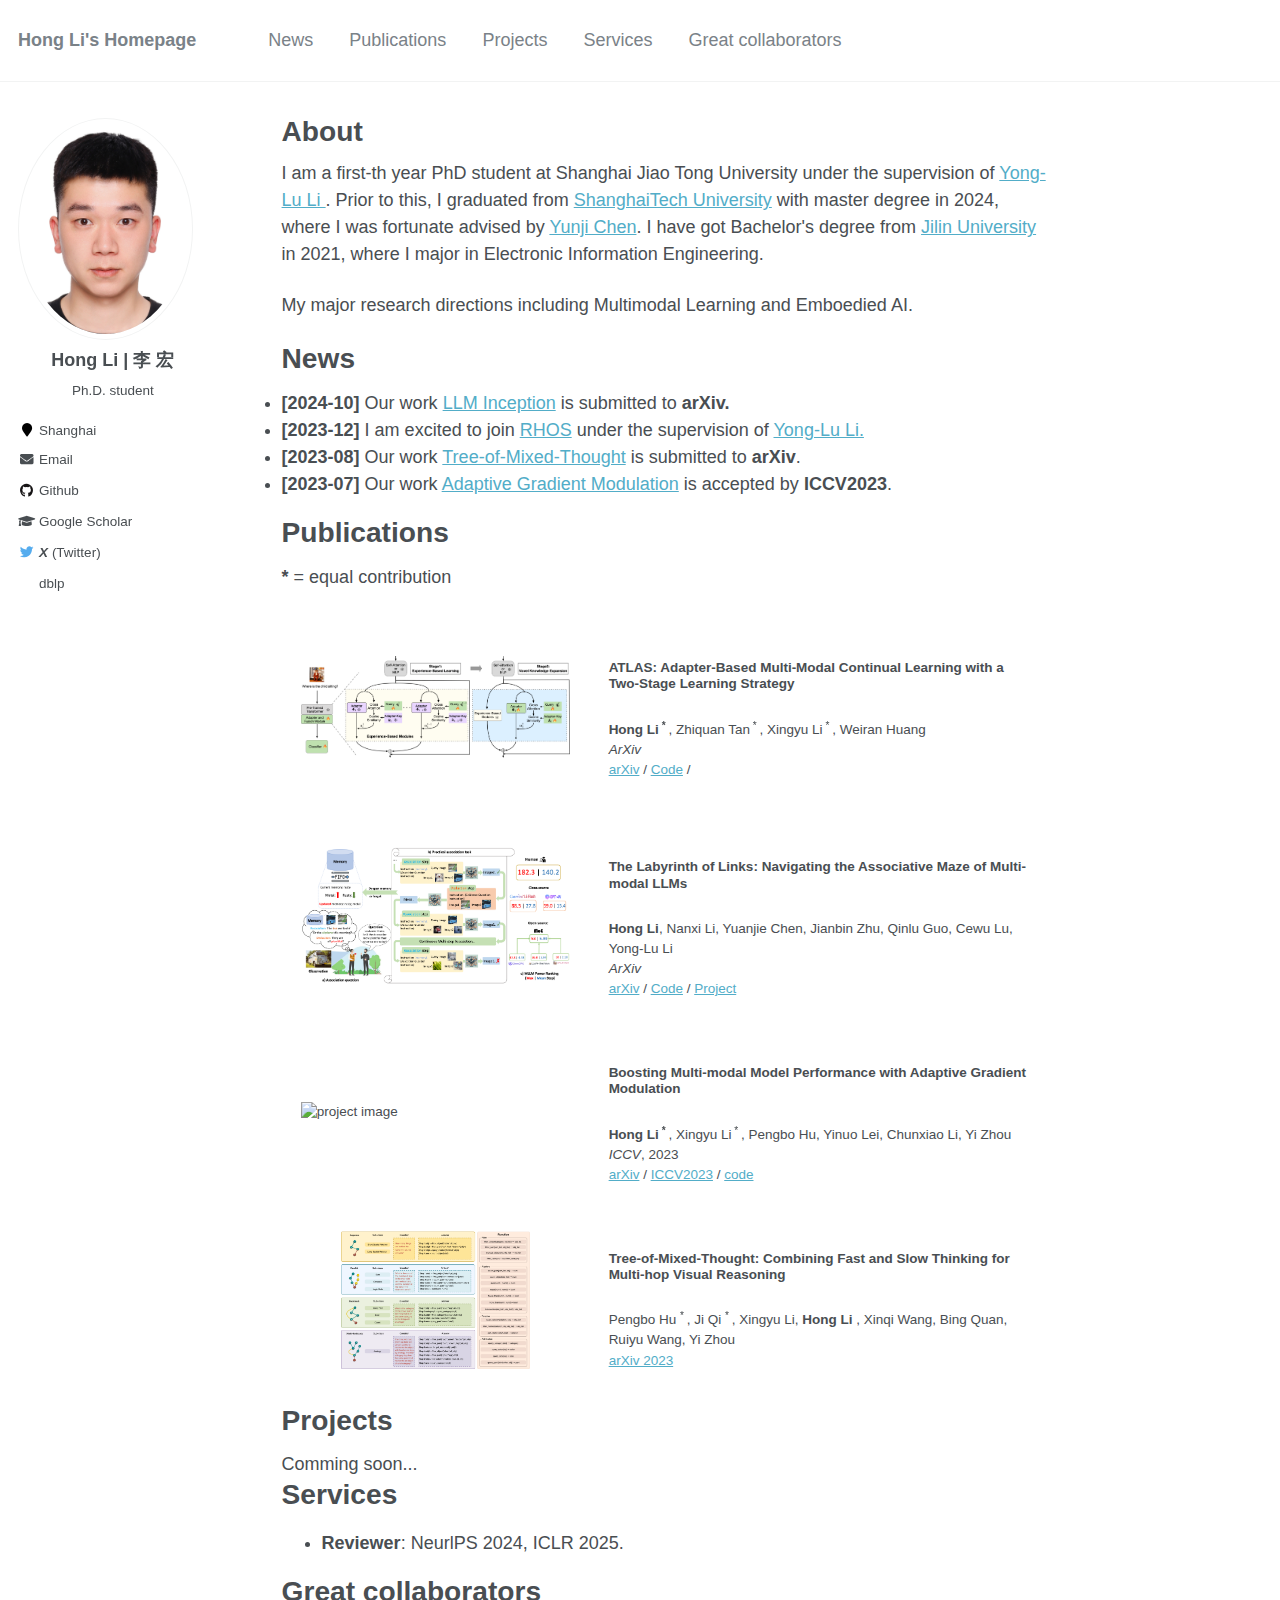
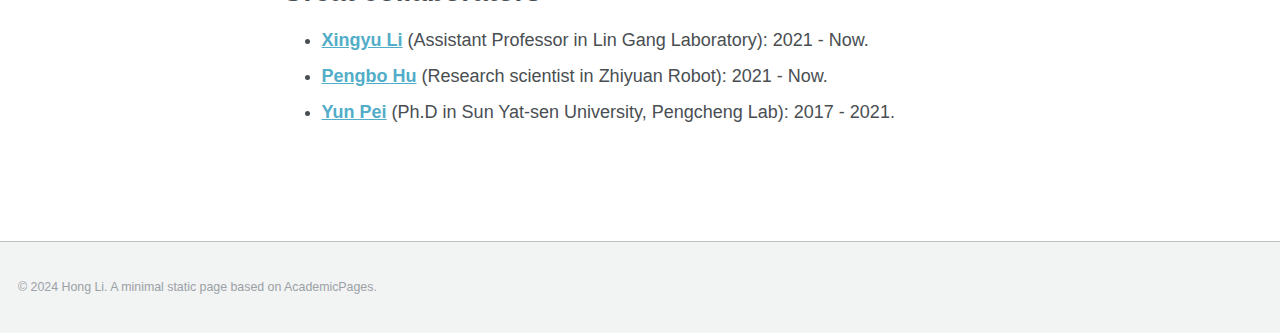
==== commit 7f8e2ffd: "update" ====
--- a/index.html
+++ b/index.html
@@ -176,7 +176,7 @@
         <table style="width:100%;border:none;border-spacing:0px;border-collapse:separate;margin-right:auto;margin-left:auto;">
           <tr>
             <td style="padding:2.5%;width:40%;vertical-align:middle; min-width:120px;border:none">
-                <img src="./images/llm_inception/teaser_figure.png" alt="project image" style="width:auto; height:auto; max-width:100%;">
+                <img src="./images/atlas/fig-methods-revision.png" alt="project image" style="width:auto; height:auto; max-width:100%;">
             </td>
             <td style="padding:2.5%;width:65%;vertical-align:middle;border:none">
                 <h3>ATLAS: Adapter-Based Multi-Modal Continual Learning with a Two-Stage Learning Strategy</h3>
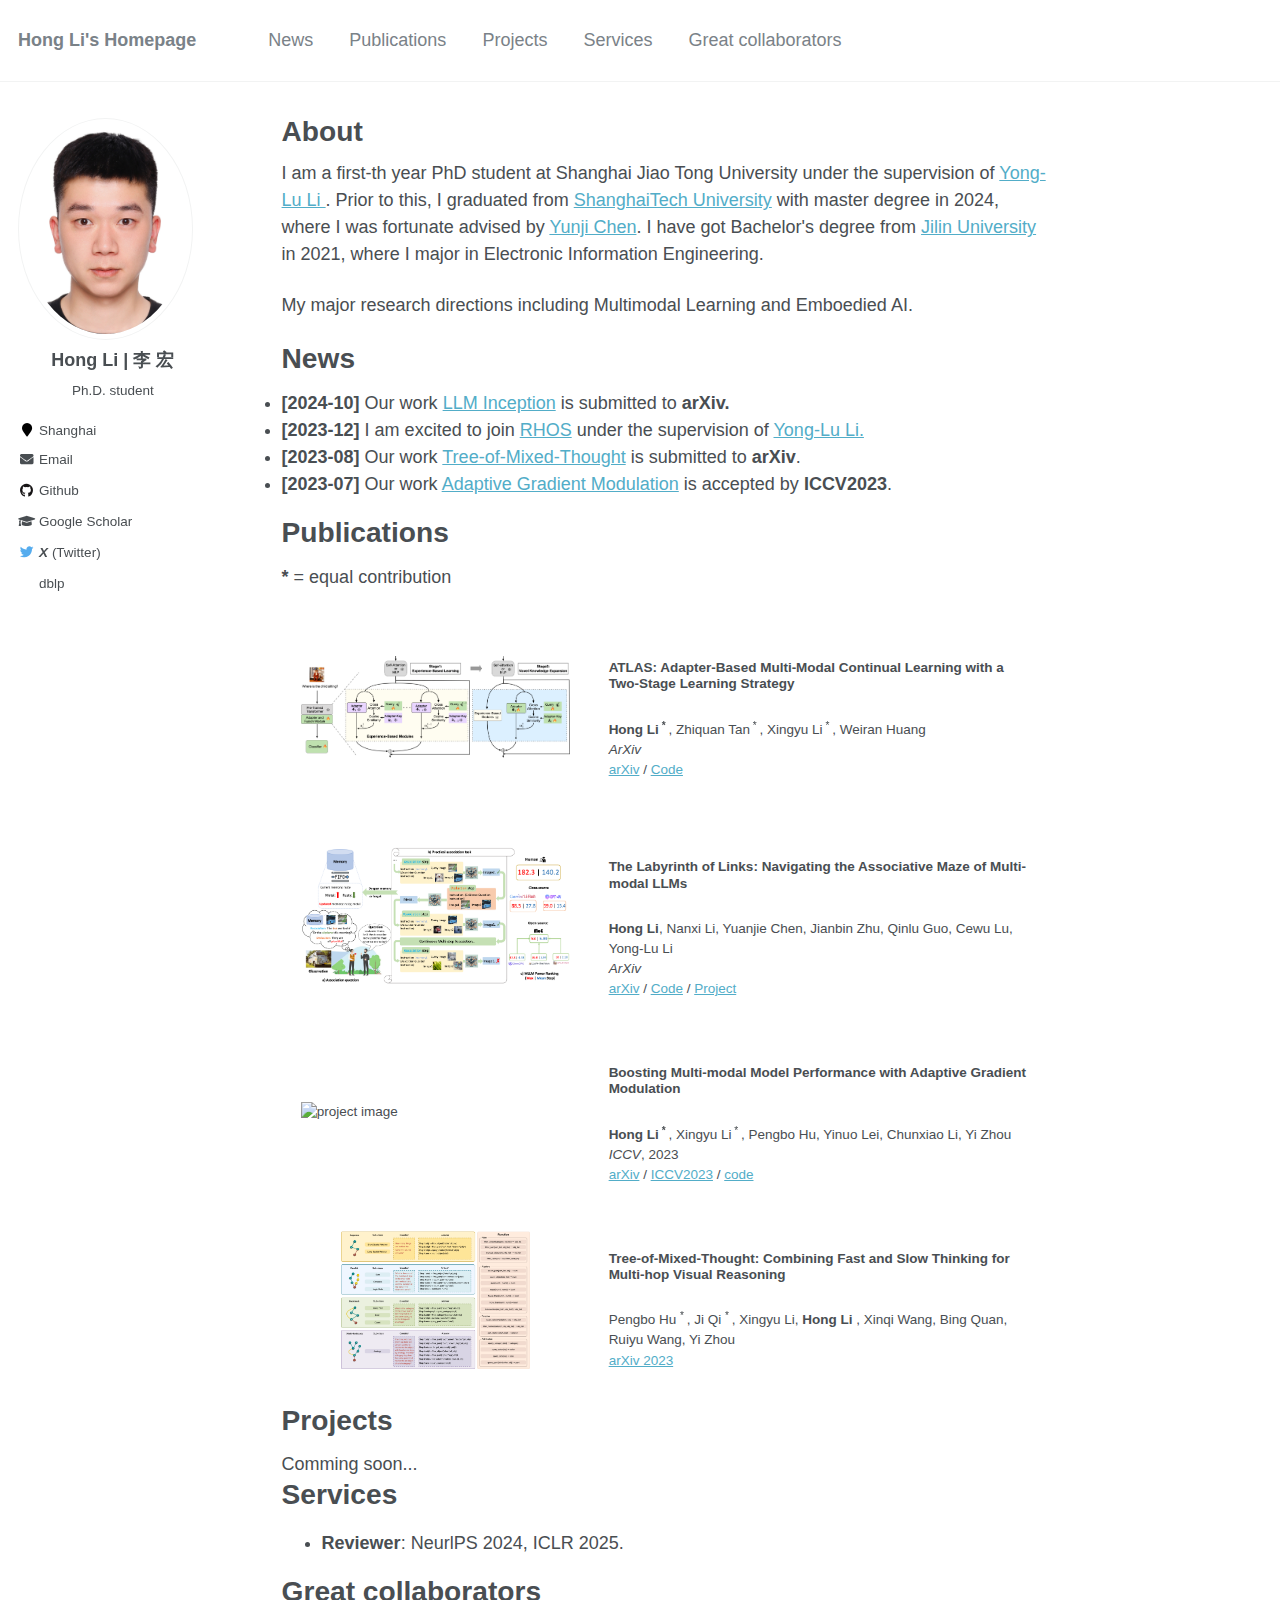
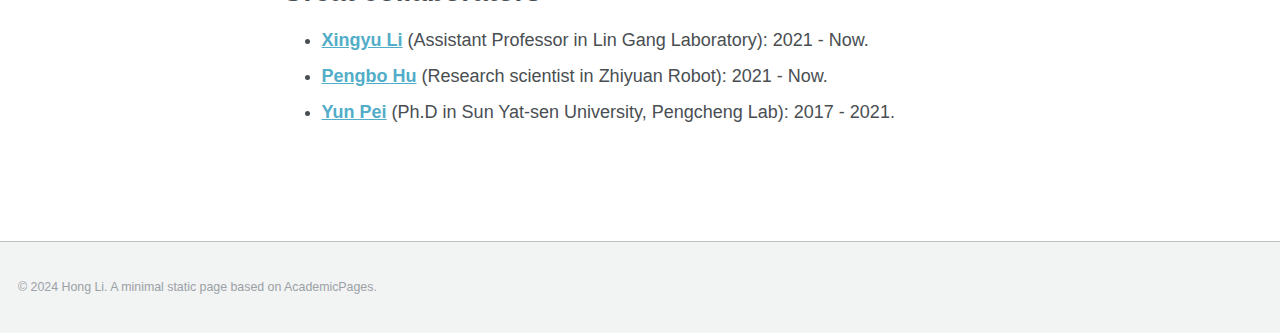
==== commit a9ce20da: "update" ====
--- a/index.html
+++ b/index.html
@@ -186,7 +186,7 @@
                 <em>ArXiv</em>
                 <br>
                 <a href="https://arxiv.org/pdf/xx">arXiv</a> /
-                <a href="https://github.com/lihong2303/ATLAS">Code</a> /
+                <a href="https://github.com/lihong2303/ATLAS">Code</a>
             </td>
         </tr>
 
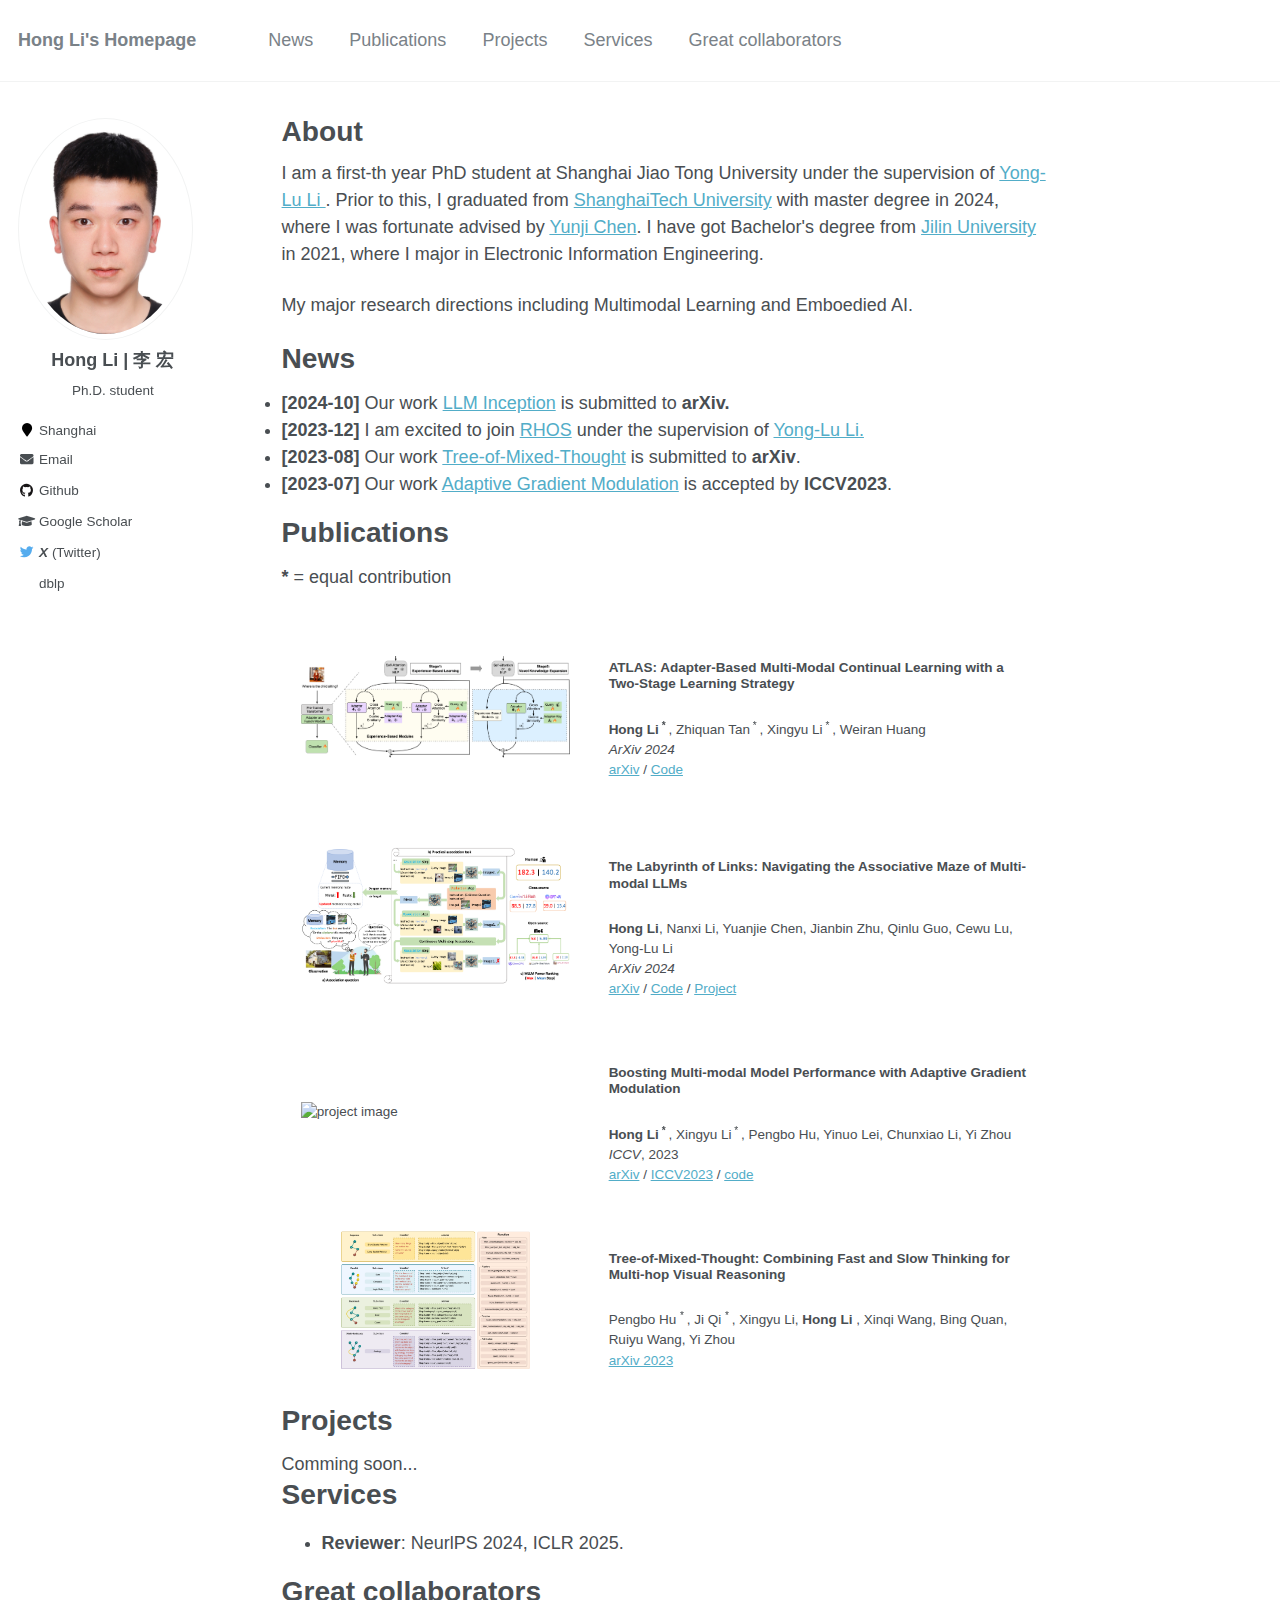
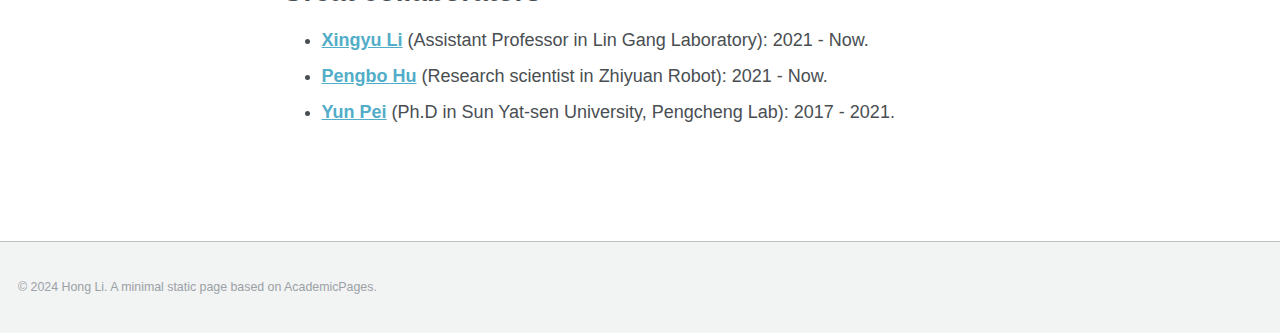
==== commit 8a5f01bf: "update" ====
--- a/index.html
+++ b/index.html
@@ -183,7 +183,7 @@
                 <br>
                 <strong>Hong Li<sup> * </sup></strong>, Zhiquan Tan<sup> * </sup>, Xingyu Li<sup> * </sup>, Weiran Huang
                 <br>
-                <em>ArXiv</em>
+                <em>ArXiv 2024</em>
                 <br>
                 <a href="https://arxiv.org/pdf/xx">arXiv</a> /
                 <a href="https://github.com/lihong2303/ATLAS">Code</a>
@@ -200,7 +200,7 @@
                 <br>
                 <strong>Hong Li</strong>, Nanxi Li, Yuanjie Chen, Jianbin Zhu, Qinlu Guo, Cewu Lu, Yong-Lu Li
                 <br>
-                <em>ArXiv</em>
+                <em>ArXiv 2024</em>
                 <br>
                 <a href="https://arxiv.org/pdf/2410.01417">arXiv</a> /
                 <a href="https://github.com/lihong2303/LLM_Inception">Code</a> /
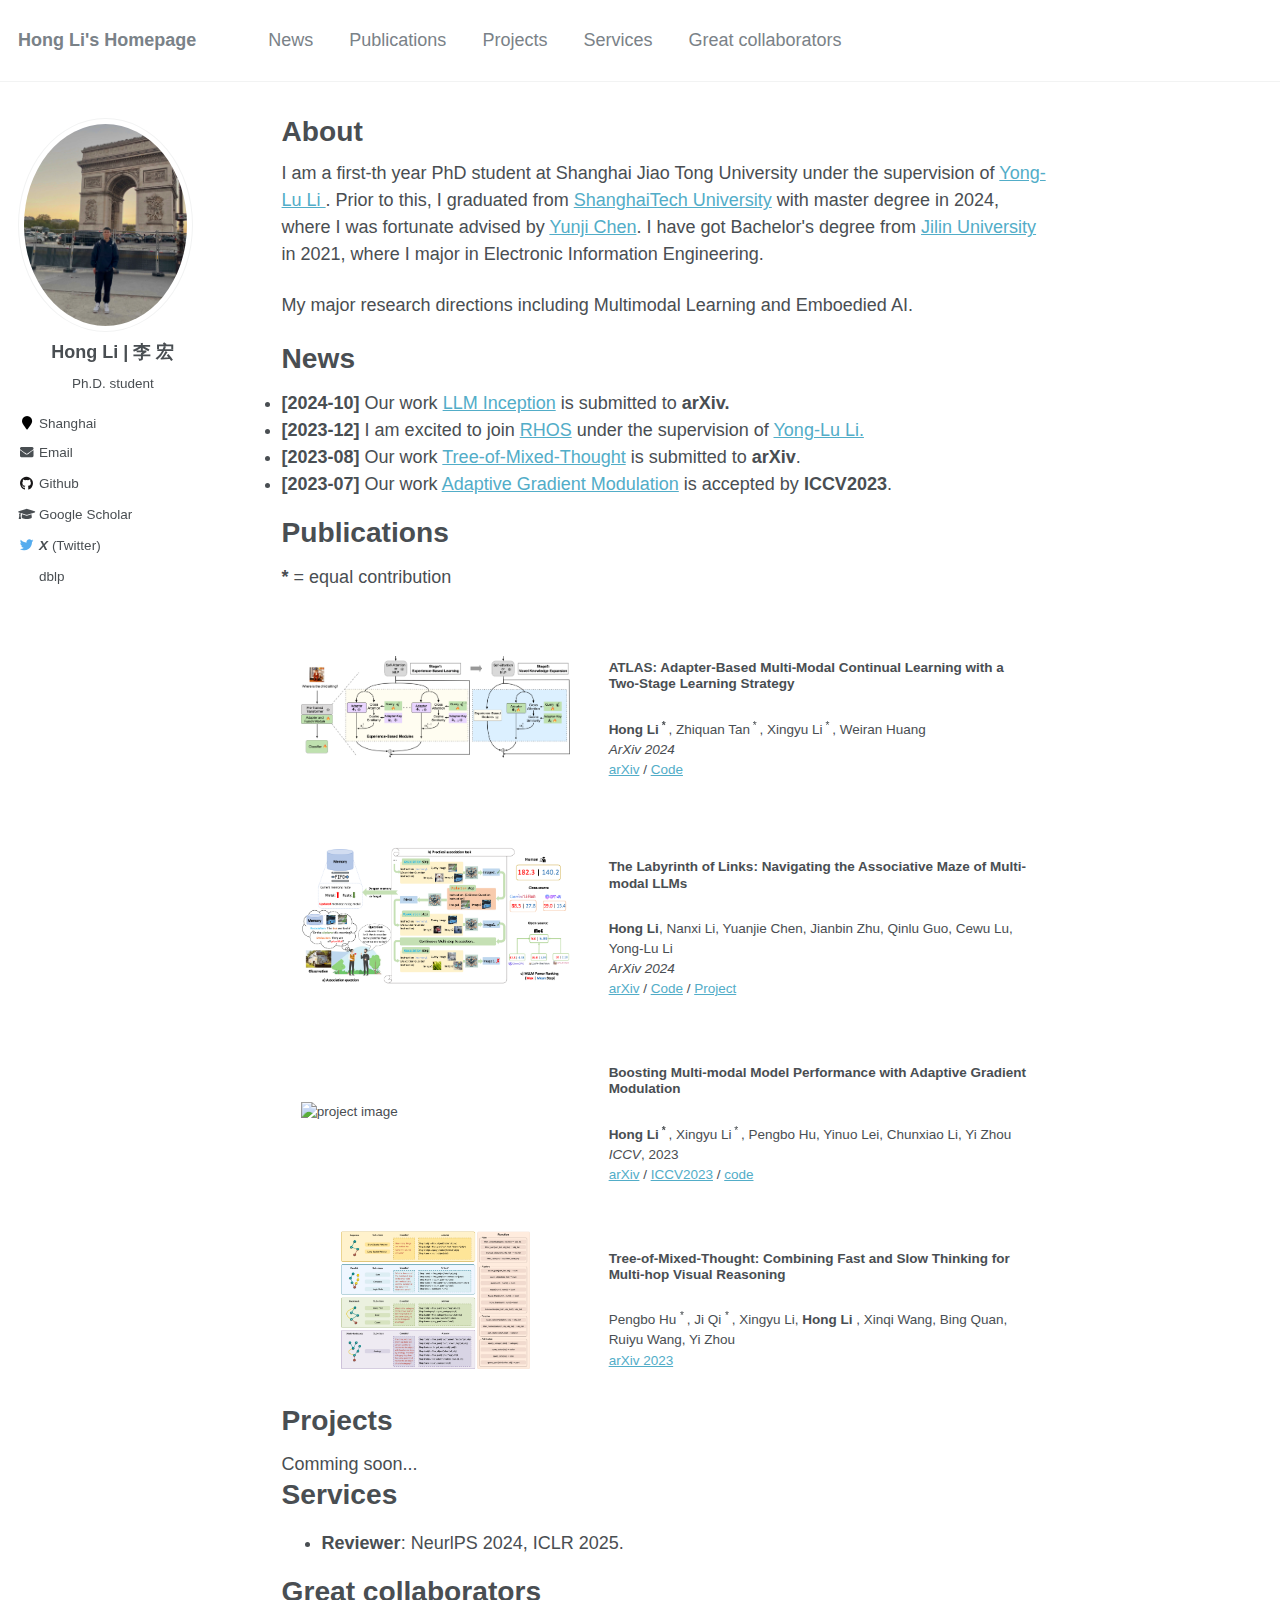
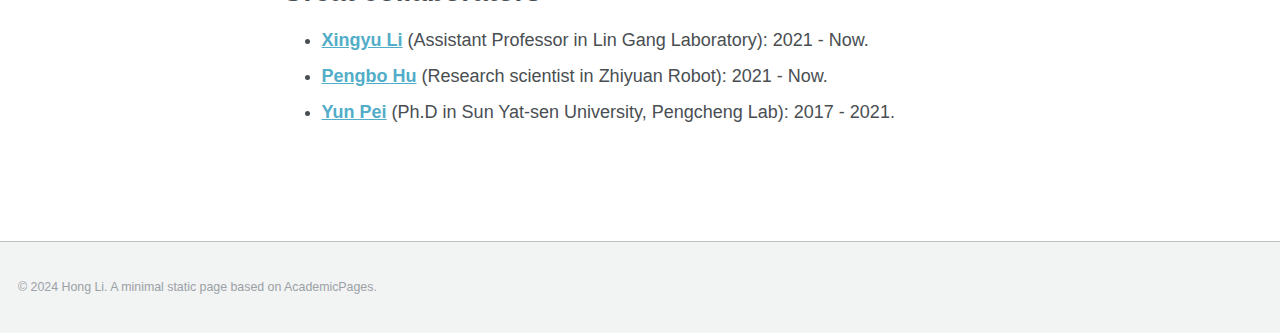
==== commit b9e21a4a: "update" ====
--- a/index.html
+++ b/index.html
@@ -116,7 +116,7 @@
     <div class="sidebar sticky">
       <div itemscope itemtype="http://schema.org/Person">
         <div class="author__avatar">
-            <img src="/images/profile.png" class="author__avatar" alt="Hong Li | 李 宏",style="width: 50px; height: auto;">
+            <img src="/images/profile.jpg" class="author__avatar" alt="Hong Li | 李 宏",style="width: 50px; height: auto;">
         </div>
   
         <div class="author__content" style="text-align:center;">
